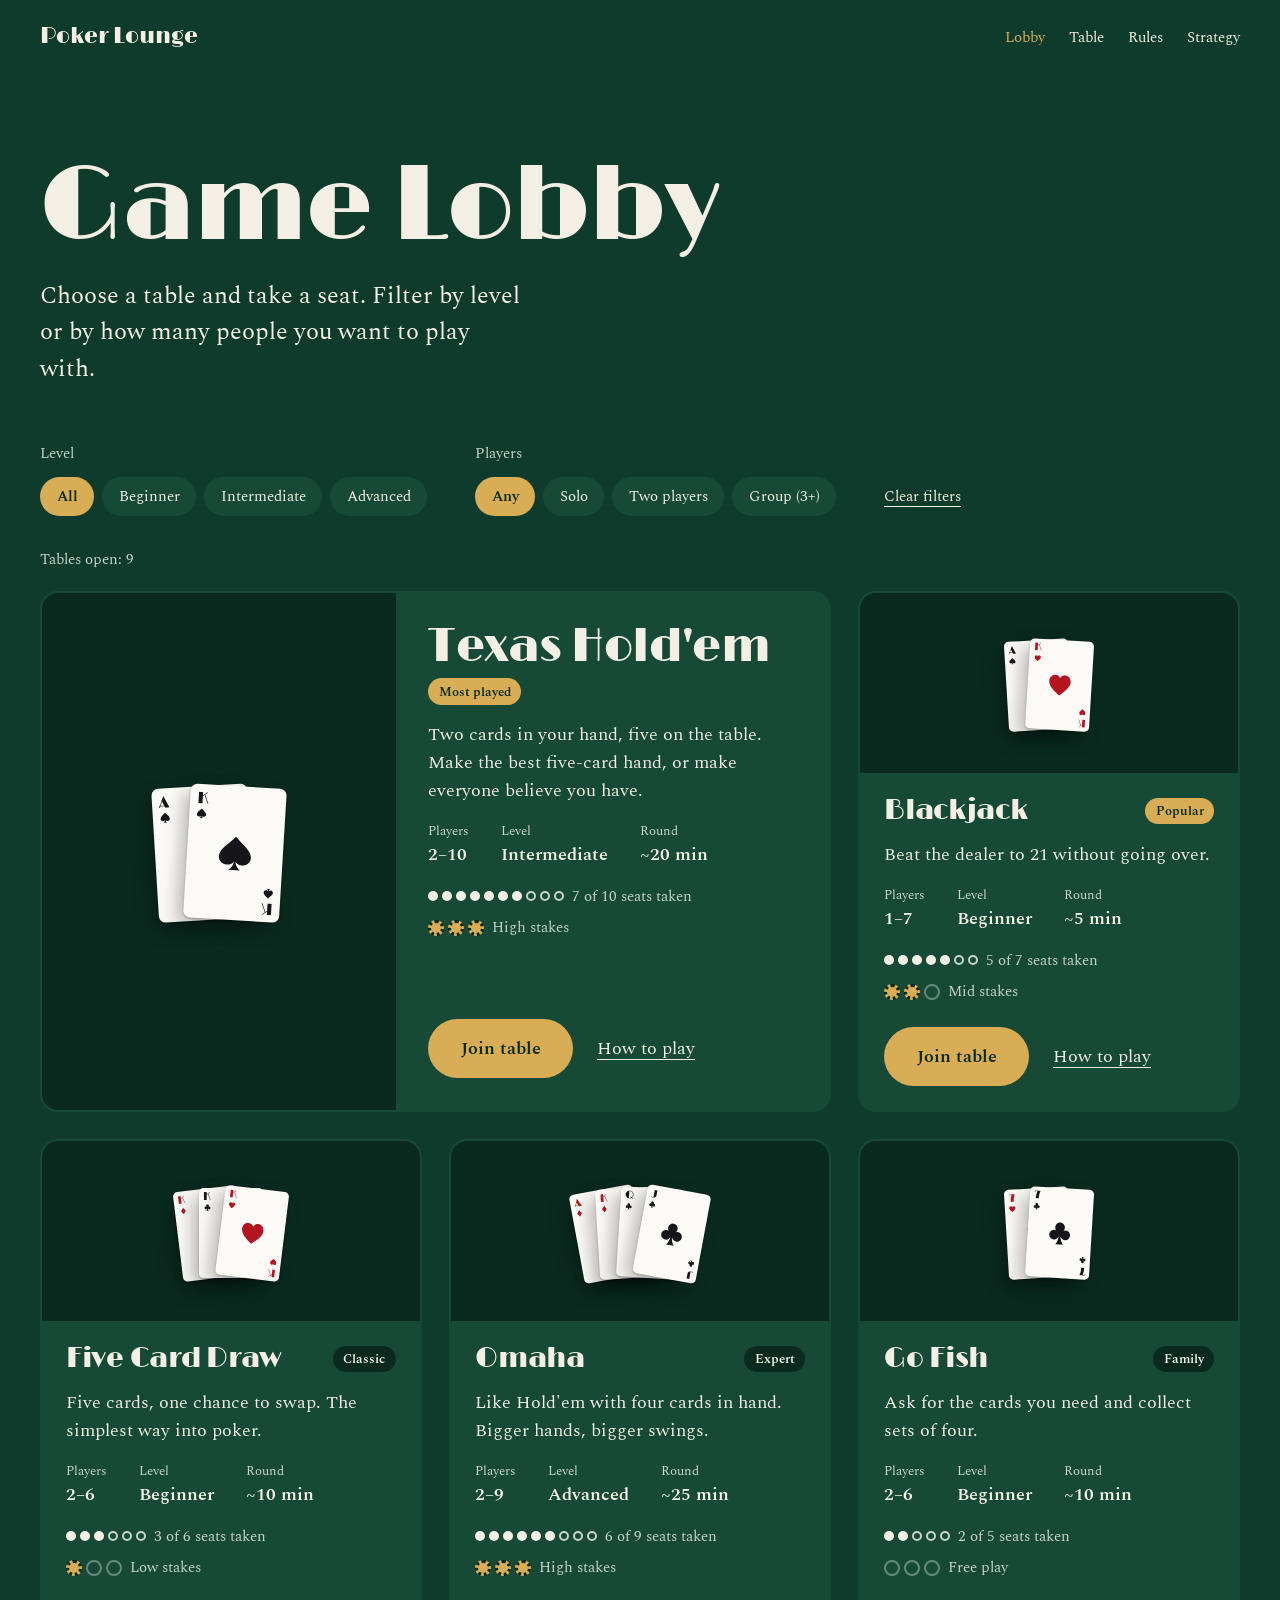
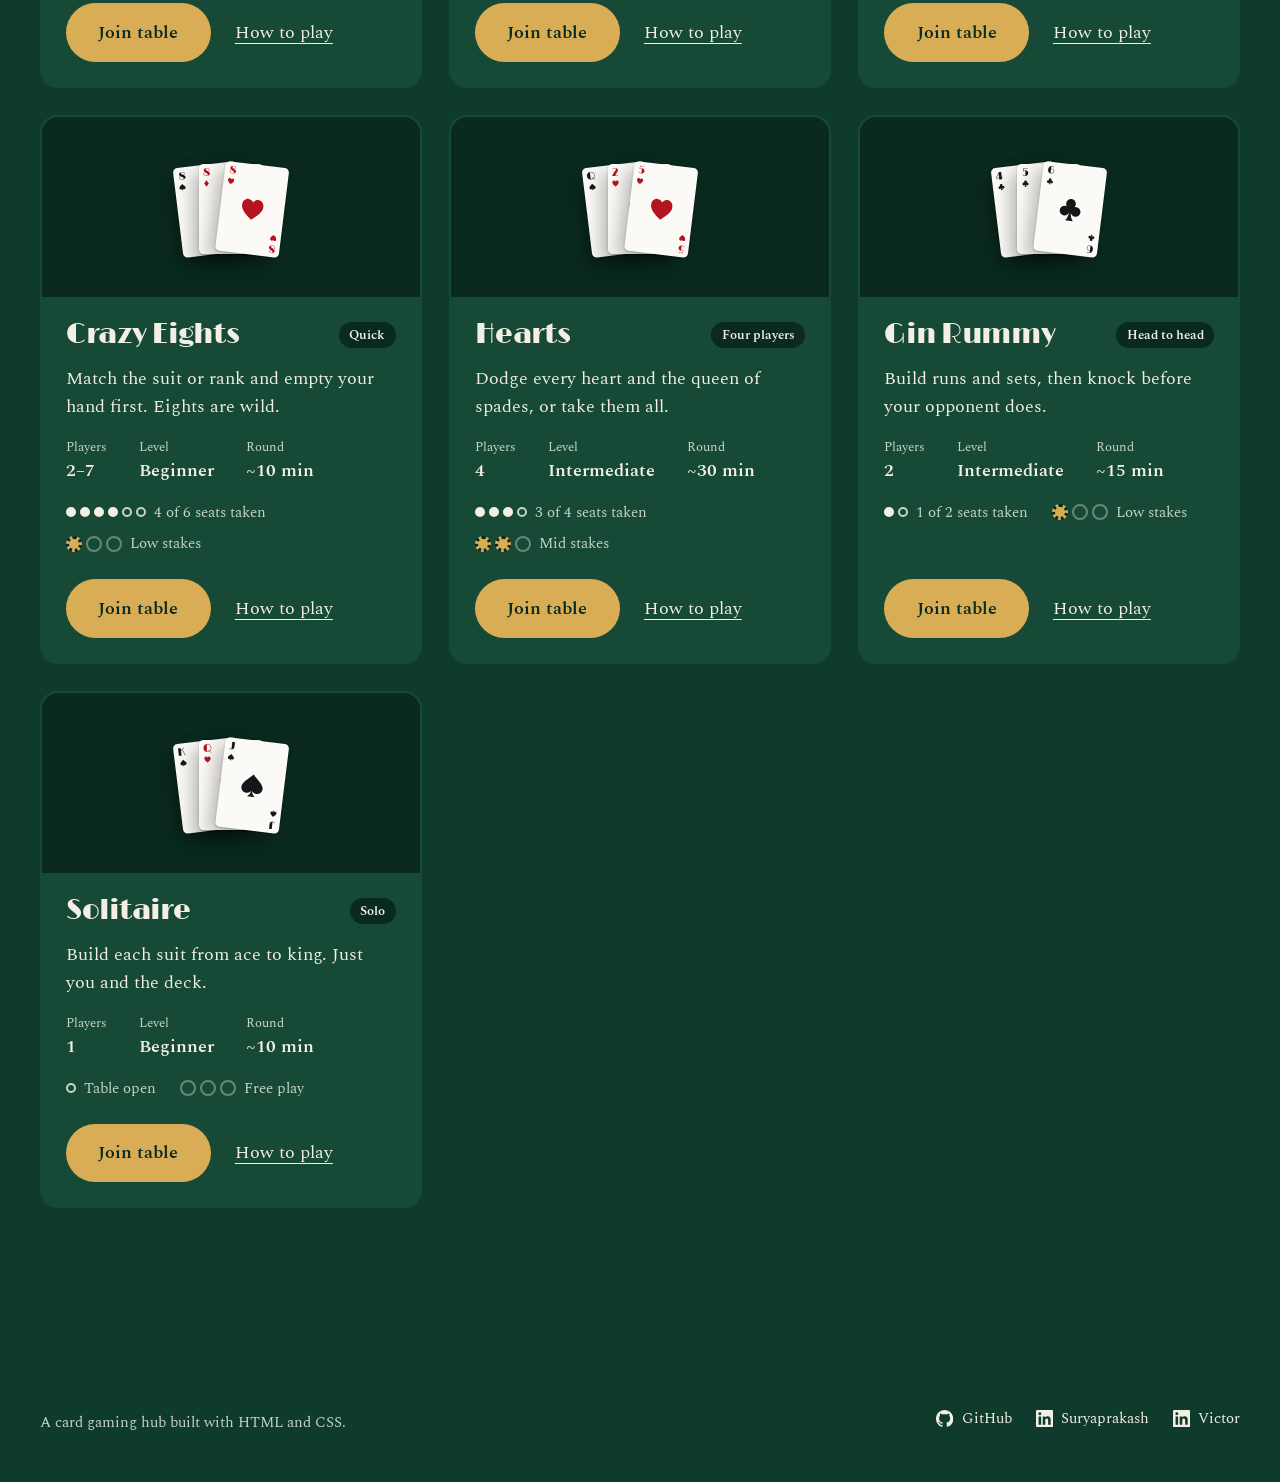
==== pages/lobby.html @ 86d575b8 "Add CSS-only level and player filters to the lobby" ====
<!DOCTYPE html>
<html lang="en">
<head>
  <meta charset="UTF-8">
  <meta name="viewport" content="width=device-width, initial-scale=1">
  <title>Game Lobby · Poker Lounge</title>
  <meta name="description" content="Browse every table in the Poker Lounge and filter by level or number of players.">
  <link rel="preconnect" href="https://fonts.googleapis.com">
  <link rel="preconnect" href="https://fonts.gstatic.com" crossorigin>
  <link href="https://fonts.googleapis.com/css2?family=Limelight&family=Spectral:wght@400;600&display=swap" rel="stylesheet">
  <link rel="stylesheet" href="../css/styles.css">
</head>
<body>
  <!-- Suit shapes, drawn once and reused with <use> -->
  <svg class="sprite" aria-hidden="true" focusable="false">
    <symbol id="suit-spade" viewBox="0 0 100 100">
      <path d="M50 4C30 26 6 40 6 60c0 14 11 22 23 22 9 0 16-4 19-10-1 10-6 18-14 24h32c-8-6-13-14-14-24 3 6 10 10 19 10 12 0 23-8 23-22C94 40 70 26 50 4z"/>
    </symbol>
    <symbol id="suit-heart" viewBox="0 0 100 100">
      <path d="M50 92C22 70 6 54 6 34 6 19 17 8 30 8c9 0 16 5 20 13 4-8 11-13 20-13 13 0 24 11 24 26 0 20-16 36-44 58z"/>
    </symbol>
    <symbol id="suit-diamond" viewBox="0 0 100 100">
      <path d="M50 3Q68 30 84 50 68 70 50 97 32 70 16 50 32 30 50 3z"/>
    </symbol>
    <symbol id="suit-club" viewBox="0 0 100 100">
      <path d="M30 26a20 20 0 1 0 40 0a20 20 0 1 0-40 0zM7 57a20 20 0 1 0 40 0a20 20 0 1 0-40 0zM53 57a20 20 0 1 0 40 0a20 20 0 1 0-40 0zM36 50a14 14 0 1 0 28 0a14 14 0 1 0-28 0zM47 58c-1 16-5 29-13 38h32c-8-9-12-22-13-38z"/>
    </symbol>
    <symbol id="icon-github" viewBox="0 0 16 16">
      <path d="M8 0C3.58 0 0 3.58 0 8c0 3.54 2.29 6.53 5.47 7.59.4.07.55-.17.55-.38 0-.19-.01-.82-.01-1.49-2.01.37-2.53-.49-2.69-.94-.09-.23-.48-.94-.82-1.13-.28-.15-.68-.52-.01-.53.63-.01 1.08.58 1.23.82.72 1.21 1.87.87 2.33.66.07-.52.28-.87.51-1.07-1.78-.2-3.64-.89-3.64-3.95 0-.87.31-1.59.82-2.15-.08-.2-.36-1.02.08-2.12 0 0 .67-.21 2.2.82.64-.18 1.32-.27 2-.27.68 0 1.36.09 2 .27 1.53-1.04 2.2-.82 2.2-.82.44 1.1.16 1.92.08 2.12.51.56.82 1.27.82 2.15 0 3.07-1.87 3.75-3.65 3.95.29.25.54.73.54 1.48 0 1.07-.01 1.93-.01 2.2 0 .21.15.46.55.38A8.01 8.01 0 0 0 16 8c0-4.42-3.58-8-8-8z"/>
    </symbol>
    <symbol id="icon-linkedin" viewBox="0 0 24 24">
      <path d="M20.45 20.45h-3.56v-5.57c0-1.33-.02-3.04-1.85-3.04-1.85 0-2.14 1.45-2.14 2.94v5.67H9.35V9h3.41v1.56h.05c.48-.9 1.64-1.85 3.37-1.85 3.6 0 4.27 2.37 4.27 5.46v6.28zM5.34 7.43a2.06 2.06 0 1 1 0-4.13 2.06 2.06 0 0 1 0 4.13zm1.78 13.02H3.56V9h3.56v11.45zM22.22 0H1.77C.79 0 0 .77 0 1.73v20.54C0 23.23.79 24 1.77 24h20.45c.98 0 1.78-.77 1.78-1.73V1.73C24 .77 23.2 0 22.22 0z"/>
    </symbol>
  </svg>

  <header class="site-header">
    <a class="wordmark" href="../index.html">Poker Lounge</a>
    <nav aria-label="Main">
      <ul class="nav-links">
        <li><a href="lobby.html" aria-current="page">Lobby</a></li>
        <li><a href="table.html">Table</a></li>
        <li><a href="rules.html">Rules</a></li>
        <li><a href="strategy.html">Strategy</a></li>
      </ul>
    </nav>
  </header>

  <main class="lobby">
    <section class="page-intro" aria-labelledby="page-title">
      <h1 id="page-title" class="page-title">Game Lobby</h1>
      <p class="page-lead">Choose a table and take a seat. Filter by level or by how many people you want to play with.</p>
    </section>

    <section class="lobby-board" aria-label="Tables">
      <form class="filters" aria-label="Filter tables">
        <fieldset class="filter-group">
          <legend>Level</legend>
          <input class="filter-input sr-only" type="radio" name="level" id="level-all" value="all" checked>
          <label class="filter-option" for="level-all">All</label>
          <input class="filter-input sr-only" type="radio" name="level" id="level-beginner" value="beginner">
          <label class="filter-option" for="level-beginner">Beginner</label>
          <input class="filter-input sr-only" type="radio" name="level" id="level-intermediate" value="intermediate">
          <label class="filter-option" for="level-intermediate">Intermediate</label>
          <input class="filter-input sr-only" type="radio" name="level" id="level-advanced" value="advanced">
          <label class="filter-option" for="level-advanced">Advanced</label>
        </fieldset>
        <fieldset class="filter-group">
          <legend>Players</legend>
          <input class="filter-input sr-only" type="radio" name="players" id="players-any" value="any" checked>
          <label class="filter-option" for="players-any">Any</label>
          <input class="filter-input sr-only" type="radio" name="players" id="players-solo" value="solo">
          <label class="filter-option" for="players-solo">Solo</label>
          <input class="filter-input sr-only" type="radio" name="players" id="players-two" value="two">
          <label class="filter-option" for="players-two">Two players</label>
          <input class="filter-input sr-only" type="radio" name="players" id="players-group" value="group">
          <label class="filter-option" for="players-group">Group (3+)</label>
        </fieldset>
        <button class="filter-reset" type="reset">Clear filters</button>
      </form>

      <div class="board">
        <div class="tile-grid">
        <article class="tile tile--featured" data-level="intermediate" data-players="two group" aria-labelledby="game-holdem">
          <div class="tile-art" aria-hidden="true">
            <div class="mini-hand" style="--mid: 0.5">
              <span class="card" style="--i: 0">
                <span class="card-index">A<svg><use href="#suit-spade"/></svg></span>
                <svg class="card-pip"><use href="#suit-spade"/></svg>
                <span class="card-index card-index--flip">A<svg><use href="#suit-spade"/></svg></span>
              </span>
              <span class="card" style="--i: 1">
                <span class="card-index">K<svg><use href="#suit-spade"/></svg></span>
                <svg class="card-pip"><use href="#suit-spade"/></svg>
                <span class="card-index card-index--flip">K<svg><use href="#suit-spade"/></svg></span>
              </span>
            </div>
          </div>
          <div class="tile-body">
            <div class="tile-head">
              <h2 class="tile-title" id="game-holdem">Texas Hold'em</h2>
              <span class="badge badge--gold">Most played</span>
            </div>
            <p>Two cards in your hand, five on the table. Make the best five-card hand, or make everyone believe you have.</p>
            <dl class="tile-stats">
              <div><dt>Players</dt><dd>2–10</dd></div>
              <div><dt>Level</dt><dd>Intermediate</dd></div>
              <div><dt>Round</dt><dd>~20 min</dd></div>
            </dl>
            <div class="tile-status">
              <p class="seats"><span class="seat-dots" aria-hidden="true"><span class="seat seat--taken"></span><span class="seat seat--taken"></span><span class="seat seat--taken"></span><span class="seat seat--taken"></span><span class="seat seat--taken"></span><span class="seat seat--taken"></span><span class="seat seat--taken"></span><span class="seat"></span><span class="seat"></span><span class="seat"></span></span>7 of 10 seats taken</p>
              <p class="stakes stakes--high"><span class="chips" aria-hidden="true"><span class="chip"></span><span class="chip"></span><span class="chip"></span></span>High stakes</p>
            </div>
            <div class="tile-actions">
              <a class="btn" href="table.html">Join table</a>
              <a class="text-link" href="rules.html#holdem">How to play<span class="sr-only"> Texas Hold'em</span></a>
            </div>
          </div>
        </article>
        <article class="tile" data-level="beginner" data-players="solo two group" aria-labelledby="game-blackjack">
          <div class="tile-art" aria-hidden="true">
            <div class="mini-hand" style="--mid: 0.5">
              <span class="card" style="--i: 0">
                <span class="card-index">A<svg><use href="#suit-spade"/></svg></span>
                <svg class="card-pip"><use href="#suit-spade"/></svg>
                <span class="card-index card-index--flip">A<svg><use href="#suit-spade"/></svg></span>
              </span>
              <span class="card card--red" style="--i: 1">
                <span class="card-index">K<svg><use href="#suit-heart"/></svg></span>
                <svg class="card-pip"><use href="#suit-heart"/></svg>
                <span class="card-index card-index--flip">K<svg><use href="#suit-heart"/></svg></span>
              </span>
            </div>
          </div>
          <div class="tile-body">
            <div class="tile-head">
              <h2 class="tile-title" id="game-blackjack">Blackjack</h2>
              <span class="badge badge--gold">Popular</span>
            </div>
            <p>Beat the dealer to 21 without going over.</p>
            <dl class="tile-stats">
              <div><dt>Players</dt><dd>1–7</dd></div>
              <div><dt>Level</dt><dd>Beginner</dd></div>
              <div><dt>Round</dt><dd>~5 min</dd></div>
            </dl>
            <div class="tile-status">
              <p class="seats"><span class="seat-dots" aria-hidden="true"><span class="seat seat--taken"></span><span class="seat seat--taken"></span><span class="seat seat--taken"></span><span class="seat seat--taken"></span><span class="seat seat--taken"></span><span class="seat"></span><span class="seat"></span></span>5 of 7 seats taken</p>
              <p class="stakes stakes--mid"><span class="chips" aria-hidden="true"><span class="chip"></span><span class="chip"></span><span class="chip"></span></span>Mid stakes</p>
            </div>
            <div class="tile-actions">
              <a class="btn" href="table.html">Join table</a>
              <a class="text-link" href="rules.html#blackjack">How to play<span class="sr-only"> Blackjack</span></a>
            </div>
          </div>
        </article>
        <article class="tile" data-level="beginner" data-players="two group" aria-labelledby="game-five-card-draw">
          <div class="tile-art" aria-hidden="true">
            <div class="mini-hand" style="--mid: 1">
              <span class="card card--red" style="--i: 0">
                <span class="card-index">K<svg><use href="#suit-diamond"/></svg></span>
                <svg class="card-pip"><use href="#suit-diamond"/></svg>
                <span class="card-index card-index--flip">K<svg><use href="#suit-diamond"/></svg></span>
              </span>
              <span class="card" style="--i: 1">
                <span class="card-index">K<svg><use href="#suit-club"/></svg></span>
                <svg class="card-pip"><use href="#suit-club"/></svg>
                <span class="card-index card-index--flip">K<svg><use href="#suit-club"/></svg></span>
              </span>
              <span class="card card--red" style="--i: 2">
                <span class="card-index">K<svg><use href="#suit-heart"/></svg></span>
                <svg class="card-pip"><use href="#suit-heart"/></svg>
                <span class="card-index card-index--flip">K<svg><use href="#suit-heart"/></svg></span>
              </span>
            </div>
          </div>
          <div class="tile-body">
            <div class="tile-head">
              <h2 class="tile-title" id="game-five-card-draw">Five Card Draw</h2>
              <span class="badge">Classic</span>
            </div>
            <p>Five cards, one chance to swap. The simplest way into poker.</p>
            <dl class="tile-stats">
              <div><dt>Players</dt><dd>2–6</dd></div>
              <div><dt>Level</dt><dd>Beginner</dd></div>
              <div><dt>Round</dt><dd>~10 min</dd></div>
            </dl>
            <div class="tile-status">
              <p class="seats"><span class="seat-dots" aria-hidden="true"><span class="seat seat--taken"></span><span class="seat seat--taken"></span><span class="seat seat--taken"></span><span class="seat"></span><span class="seat"></span><span class="seat"></span></span>3 of 6 seats taken</p>
              <p class="stakes stakes--low"><span class="chips" aria-hidden="true"><span class="chip"></span><span class="chip"></span><span class="chip"></span></span>Low stakes</p>
            </div>
            <div class="tile-actions">
              <a class="btn" href="table.html">Join table</a>
              <a class="text-link" href="rules.html#five-card-draw">How to play<span class="sr-only"> Five Card Draw</span></a>
            </div>
          </div>
        </article>
        <article class="tile" data-level="advanced" data-players="two group" aria-labelledby="game-omaha">
          <div class="tile-art" aria-hidden="true">
            <div class="mini-hand" style="--mid: 1.5">
              <span class="card card--red" style="--i: 0">
                <span class="card-index">A<svg><use href="#suit-diamond"/></svg></span>
                <svg class="card-pip"><use href="#suit-diamond"/></svg>
                <span class="card-index card-index--flip">A<svg><use href="#suit-diamond"/></svg></span>
              </span>
              <span class="card card--red" style="--i: 1">
                <span class="card-index">K<svg><use href="#suit-diamond"/></svg></span>
                <svg class="card-pip"><use href="#suit-diamond"/></svg>
                <span class="card-index card-index--flip">K<svg><use href="#suit-diamond"/></svg></span>
              </span>
              <span class="card" style="--i: 2">
                <span class="card-index">Q<svg><use href="#suit-club"/></svg></span>
                <svg class="card-pip"><use href="#suit-club"/></svg>
                <span class="card-index card-index--flip">Q<svg><use href="#suit-club"/></svg></span>
              </span>
              <span class="card" style="--i: 3">
                <span class="card-index">J<svg><use href="#suit-club"/></svg></span>
                <svg class="card-pip"><use href="#suit-club"/></svg>
                <span class="card-index card-index--flip">J<svg><use href="#suit-club"/></svg></span>
              </span>
            </div>
          </div>
          <div class="tile-body">
            <div class="tile-head">
              <h2 class="tile-title" id="game-omaha">Omaha</h2>
              <span class="badge">Expert</span>
            </div>
            <p>Like Hold'em with four cards in hand. Bigger hands, bigger swings.</p>
            <dl class="tile-stats">
              <div><dt>Players</dt><dd>2–9</dd></div>
              <div><dt>Level</dt><dd>Advanced</dd></div>
              <div><dt>Round</dt><dd>~25 min</dd></div>
            </dl>
            <div class="tile-status">
              <p class="seats"><span class="seat-dots" aria-hidden="true"><span class="seat seat--taken"></span><span class="seat seat--taken"></span><span class="seat seat--taken"></span><span class="seat seat--taken"></span><span class="seat seat--taken"></span><span class="seat seat--taken"></span><span class="seat"></span><span class="seat"></span><span class="seat"></span></span>6 of 9 seats taken</p>
              <p class="stakes stakes--high"><span class="chips" aria-hidden="true"><span class="chip"></span><span class="chip"></span><span class="chip"></span></span>High stakes</p>
            </div>
            <div class="tile-actions">
              <a class="btn" href="table.html">Join table</a>
              <a class="text-link" href="rules.html#omaha">How to play<span class="sr-only"> Omaha</span></a>
            </div>
          </div>
        </article>
        <article class="tile" data-level="beginner" data-players="two group" aria-labelledby="game-go-fish">
          <div class="tile-art" aria-hidden="true">
            <div class="mini-hand" style="--mid: 0.5">
              <span class="card card--red" style="--i: 0">
                <span class="card-index">7<svg><use href="#suit-heart"/></svg></span>
                <svg class="card-pip"><use href="#suit-heart"/></svg>
                <span class="card-index card-index--flip">7<svg><use href="#suit-heart"/></svg></span>
              </span>
              <span class="card" style="--i: 1">
                <span class="card-index">7<svg><use href="#suit-club"/></svg></span>
                <svg class="card-pip"><use href="#suit-club"/></svg>
                <span class="card-index card-index--flip">7<svg><use href="#suit-club"/></svg></span>
              </span>
            </div>
          </div>
          <div class="tile-body">
            <div class="tile-head">
              <h2 class="tile-title" id="game-go-fish">Go Fish</h2>
              <span class="badge">Family</span>
            </div>
            <p>Ask for the cards you need and collect sets of four.</p>
            <dl class="tile-stats">
              <div><dt>Players</dt><dd>2–6</dd></div>
              <div><dt>Level</dt><dd>Beginner</dd></div>
              <div><dt>Round</dt><dd>~10 min</dd></div>
            </dl>
            <div class="tile-status">
              <p class="seats"><span class="seat-dots" aria-hidden="true"><span class="seat seat--taken"></span><span class="seat seat--taken"></span><span class="seat"></span><span class="seat"></span><span class="seat"></span></span>2 of 5 seats taken</p>
              <p class="stakes stakes--free"><span class="chips" aria-hidden="true"><span class="chip"></span><span class="chip"></span><span class="chip"></span></span>Free play</p>
            </div>
            <div class="tile-actions">
              <a class="btn" href="table.html">Join table</a>
              <a class="text-link" href="rules.html#go-fish">How to play<span class="sr-only"> Go Fish</span></a>
            </div>
          </div>
        </article>
        <article class="tile" data-level="beginner" data-players="two group" aria-labelledby="game-crazy-eights">
          <div class="tile-art" aria-hidden="true">
            <div class="mini-hand" style="--mid: 1">
              <span class="card" style="--i: 0">
                <span class="card-index">8<svg><use href="#suit-spade"/></svg></span>
                <svg class="card-pip"><use href="#suit-spade"/></svg>
                <span class="card-index card-index--flip">8<svg><use href="#suit-spade"/></svg></span>
              </span>
              <span class="card card--red" style="--i: 1">
                <span class="card-index">8<svg><use href="#suit-diamond"/></svg></span>
                <svg class="card-pip"><use href="#suit-diamond"/></svg>
                <span class="card-index card-index--flip">8<svg><use href="#suit-diamond"/></svg></span>
              </span>
              <span class="card card--red" style="--i: 2">
                <span class="card-index">8<svg><use href="#suit-heart"/></svg></span>
                <svg class="card-pip"><use href="#suit-heart"/></svg>
                <span class="card-index card-index--flip">8<svg><use href="#suit-heart"/></svg></span>
              </span>
            </div>
          </div>
          <div class="tile-body">
            <div class="tile-head">
              <h2 class="tile-title" id="game-crazy-eights">Crazy Eights</h2>
              <span class="badge">Quick</span>
            </div>
            <p>Match the suit or rank and empty your hand first. Eights are wild.</p>
            <dl class="tile-stats">
              <div><dt>Players</dt><dd>2–7</dd></div>
              <div><dt>Level</dt><dd>Beginner</dd></div>
              <div><dt>Round</dt><dd>~10 min</dd></div>
            </dl>
            <div class="tile-status">
              <p class="seats"><span class="seat-dots" aria-hidden="true"><span class="seat seat--taken"></span><span class="seat seat--taken"></span><span class="seat seat--taken"></span><span class="seat seat--taken"></span><span class="seat"></span><span class="seat"></span></span>4 of 6 seats taken</p>
              <p class="stakes stakes--low"><span class="chips" aria-hidden="true"><span class="chip"></span><span class="chip"></span><span class="chip"></span></span>Low stakes</p>
            </div>
            <div class="tile-actions">
              <a class="btn" href="table.html">Join table</a>
              <a class="text-link" href="rules.html#crazy-eights">How to play<span class="sr-only"> Crazy Eights</span></a>
            </div>
          </div>
        </article>
        <article class="tile" data-level="intermediate" data-players="group" aria-labelledby="game-hearts">
          <div class="tile-art" aria-hidden="true">
            <div class="mini-hand" style="--mid: 1">
              <span class="card" style="--i: 0">
                <span class="card-index">Q<svg><use href="#suit-spade"/></svg></span>
                <svg class="card-pip"><use href="#suit-spade"/></svg>
                <span class="card-index card-index--flip">Q<svg><use href="#suit-spade"/></svg></span>
              </span>
              <span class="card card--red" style="--i: 1">
                <span class="card-index">2<svg><use href="#suit-heart"/></svg></span>
                <svg class="card-pip"><use href="#suit-heart"/></svg>
                <span class="card-index card-index--flip">2<svg><use href="#suit-heart"/></svg></span>
              </span>
              <span class="card card--red" style="--i: 2">
                <span class="card-index">5<svg><use href="#suit-heart"/></svg></span>
                <svg class="card-pip"><use href="#suit-heart"/></svg>
                <span class="card-index card-index--flip">5<svg><use href="#suit-heart"/></svg></span>
              </span>
            </div>
          </div>
          <div class="tile-body">
            <div class="tile-head">
              <h2 class="tile-title" id="game-hearts">Hearts</h2>
              <span class="badge">Four players</span>
            </div>
            <p>Dodge every heart and the queen of spades, or take them all.</p>
            <dl class="tile-stats">
              <div><dt>Players</dt><dd>4</dd></div>
              <div><dt>Level</dt><dd>Intermediate</dd></div>
              <div><dt>Round</dt><dd>~30 min</dd></div>
            </dl>
            <div class="tile-status">
              <p class="seats"><span class="seat-dots" aria-hidden="true"><span class="seat seat--taken"></span><span class="seat seat--taken"></span><span class="seat seat--taken"></span><span class="seat"></span></span>3 of 4 seats taken</p>
              <p class="stakes stakes--mid"><span class="chips" aria-hidden="true"><span class="chip"></span><span class="chip"></span><span class="chip"></span></span>Mid stakes</p>
            </div>
            <div class="tile-actions">
              <a class="btn" href="table.html">Join table</a>
              <a class="text-link" href="rules.html#hearts">How to play<span class="sr-only"> Hearts</span></a>
            </div>
          </div>
        </article>
        <article class="tile" data-level="intermediate" data-players="two" aria-labelledby="game-gin-rummy">
          <div class="tile-art" aria-hidden="true">
            <div class="mini-hand" style="--mid: 1">
              <span class="card" style="--i: 0">
                <span class="card-index">4<svg><use href="#suit-club"/></svg></span>
                <svg class="card-pip"><use href="#suit-club"/></svg>
                <span class="card-index card-index--flip">4<svg><use href="#suit-club"/></svg></span>
              </span>
              <span class="card" style="--i: 1">
                <span class="card-index">5<svg><use href="#suit-club"/></svg></span>
                <svg class="card-pip"><use href="#suit-club"/></svg>
                <span class="card-index card-index--flip">5<svg><use href="#suit-club"/></svg></span>
              </span>
              <span class="card" style="--i: 2">
                <span class="card-index">6<svg><use href="#suit-club"/></svg></span>
                <svg class="card-pip"><use href="#suit-club"/></svg>
                <span class="card-index card-index--flip">6<svg><use href="#suit-club"/></svg></span>
              </span>
            </div>
          </div>
          <div class="tile-body">
            <div class="tile-head">
              <h2 class="tile-title" id="game-gin-rummy">Gin Rummy</h2>
              <span class="badge">Head to head</span>
            </div>
            <p>Build runs and sets, then knock before your opponent does.</p>
            <dl class="tile-stats">
              <div><dt>Players</dt><dd>2</dd></div>
              <div><dt>Level</dt><dd>Intermediate</dd></div>
              <div><dt>Round</dt><dd>~15 min</dd></div>
            </dl>
            <div class="tile-status">
              <p class="seats"><span class="seat-dots" aria-hidden="true"><span class="seat seat--taken"></span><span class="seat"></span></span>1 of 2 seats taken</p>
              <p class="stakes stakes--low"><span class="chips" aria-hidden="true"><span class="chip"></span><span class="chip"></span><span class="chip"></span></span>Low stakes</p>
            </div>
            <div class="tile-actions">
              <a class="btn" href="table.html">Join table</a>
              <a class="text-link" href="rules.html#gin-rummy">How to play<span class="sr-only"> Gin Rummy</span></a>
            </div>
          </div>
        </article>
        <article class="tile" data-level="beginner" data-players="solo" aria-labelledby="game-solitaire">
          <div class="tile-art" aria-hidden="true">
            <div class="mini-hand" style="--mid: 1">
              <span class="card" style="--i: 0">
                <span class="card-index">K<svg><use href="#suit-spade"/></svg></span>
                <svg class="card-pip"><use href="#suit-spade"/></svg>
                <span class="card-index card-index--flip">K<svg><use href="#suit-spade"/></svg></span>
              </span>
              <span class="card card--red" style="--i: 1">
                <span class="card-index">Q<svg><use href="#suit-heart"/></svg></span>
                <svg class="card-pip"><use href="#suit-heart"/></svg>
                <span class="card-index card-index--flip">Q<svg><use href="#suit-heart"/></svg></span>
              </span>
              <span class="card" style="--i: 2">
                <span class="card-index">J<svg><use href="#suit-spade"/></svg></span>
                <svg class="card-pip"><use href="#suit-spade"/></svg>
                <span class="card-index card-index--flip">J<svg><use href="#suit-spade"/></svg></span>
              </span>
            </div>
          </div>
          <div class="tile-body">
            <div class="tile-head">
              <h2 class="tile-title" id="game-solitaire">Solitaire</h2>
              <span class="badge">Solo</span>
            </div>
            <p>Build each suit from ace to king. Just you and the deck.</p>
            <dl class="tile-stats">
              <div><dt>Players</dt><dd>1</dd></div>
              <div><dt>Level</dt><dd>Beginner</dd></div>
              <div><dt>Round</dt><dd>~10 min</dd></div>
            </dl>
            <div class="tile-status">
              <p class="seats"><span class="seat-dots" aria-hidden="true"><span class="seat"></span></span>Table open</p>
              <p class="stakes stakes--free"><span class="chips" aria-hidden="true"><span class="chip"></span><span class="chip"></span><span class="chip"></span></span>Free play</p>
            </div>
            <div class="tile-actions">
              <a class="btn" href="table.html">Join table</a>
              <a class="text-link" href="rules.html#solitaire">How to play<span class="sr-only"> Solitaire</span></a>
            </div>
          </div>
        </article>
        </div>
        <p class="empty">No tables match those filters yet. Try a different level, or clear the filters.</p>
        <p class="results" aria-hidden="true"></p>
      </div>
    </section>
  </main>

  <footer class="site-footer">
    <p>A card gaming hub built with HTML and CSS.</p>
    <ul class="footer-links">
      <li>
        <a href="https://github.com/Rawrzilla-720s/Project_1" target="_blank" rel="noopener">
          <svg class="footer-icon" aria-hidden="true"><use href="#icon-github"/></svg>GitHub
        </a>
      </li>
      <li>
        <a href="https://www.linkedin.com/in/suryaprakash-m7" target="_blank" rel="noopener" aria-label="Suryaprakash on LinkedIn">
          <svg class="footer-icon" aria-hidden="true"><use href="#icon-linkedin"/></svg>Suryaprakash
        </a>
      </li>
      <li>
        <!-- TODO: add Victor's LinkedIn URL -->
        <a href="#" target="_blank" rel="noopener" aria-label="Victor on LinkedIn">
          <svg class="footer-icon" aria-hidden="true"><use href="#icon-linkedin"/></svg>Victor
        </a>
      </li>
    </ul>
  </footer>
</body>
</html>
---- css/styles.css ----
/* ==========================================================
   Poker Lounge: shared styles
   1. Design tokens
   2. Base
   3. Utilities and shared components
   4. Header and footer
   5. Home: hero
   6. Home: card fan
   7. Inner pages: intro, badges, status
   8. Game lobby
   9. Motion
   ========================================================== */

/* ---------- 1. Design tokens ---------- */
:root {
  /* Colour */
  --felt: #0f3b2c;
  --felt-deep: #0a2a1f;
  --felt-raised: #164a37;
  --felt-hover: #1d5a44;
  --ivory: #f4efe4;
  --ivory-soft: #c9d3c8;
  --gold: #d9ad55;
  --card-face: #fbfaf6;
  --suit-black: #16161a;
  --suit-red: #b3141f;

  /* Type */
  --font-display: "Limelight", "Didot", "Bodoni MT", serif;
  --font-body: "Spectral", Georgia, serif;
  --text-base: 1.125rem;
  --text-small: 0.9375rem;
  --text-lead: clamp(1.125rem, 1rem + 0.6vw, 1.5rem);
  --text-heading: clamp(2.25rem, 1.5rem + 3vw, 4rem);
  --text-hero: clamp(3.5rem, 1rem + 11vw, 11.5rem);

  /* Space */
  --gutter: clamp(1rem, 0.5rem + 2.5vw, 2.5rem);
  --section-gap: clamp(5rem, 3rem + 8vw, 10rem);
  --radius-pill: 999px;

  /* Motion */
  --ease-out: cubic-bezier(0.2, 0.7, 0.2, 1);
  --speed: 0.35s;

  /* Cards */
  --card-w: clamp(118px, 19vw, 220px);
  --card-h: calc(var(--card-w) * 1.4);
}

/* ---------- 2. Base ---------- */
*,
*::before,
*::after {
  box-sizing: border-box;
}

html {
  scroll-behavior: smooth;
}

body {
  margin: 0;
  background: var(--felt);
  color: var(--ivory);
  font-family: var(--font-body);
  font-size: var(--text-base);
  line-height: 1.55;
  -webkit-font-smoothing: antialiased;
}

h1,
h2,
h3 {
  margin: 0;
  font-family: var(--font-display);
  font-weight: 400;
  line-height: 1;
  letter-spacing: -0.01em;
}

p {
  margin: 0;
}

a {
  color: inherit;
}

ul {
  margin: 0;
  padding: 0;
  list-style: none;
}

svg {
  fill: currentColor;
}

:focus-visible {
  outline: 3px solid var(--gold);
  outline-offset: 4px;
}

/* ---------- 3. Utilities and shared components ---------- */
.sprite {
  position: absolute;
  width: 0;
  height: 0;
  overflow: hidden;
}

.btn {
  display: inline-block;
  padding: 0.85em 1.8em;
  border-radius: var(--radius-pill);
  background: var(--gold);
  color: var(--felt-deep);
  font-family: var(--font-body);
  font-weight: 600;
  text-decoration: none;
  transition: translate var(--speed) var(--ease-out), background-color var(--speed);
}

.btn:hover {
  background: var(--ivory);
  translate: 0 -2px;
}

.btn:active {
  translate: 0 1px;
}

/* ---------- 4. Header and footer ---------- */
.site-header {
  display: flex;
  flex-wrap: wrap;
  align-items: center;
  justify-content: space-between;
  gap: 0.75rem 2rem;
  padding: 1.25rem var(--gutter);
}

.wordmark {
  font-family: var(--font-display);
  font-size: 1.375rem;
  text-decoration: none;
}

.nav-links {
  display: flex;
  flex-wrap: wrap;
  gap: 0.25rem 1.5rem;
}

.nav-links a {
  font-size: var(--text-small);
  text-decoration: none;
  text-underline-offset: 0.3em;
}

.nav-links a:hover {
  color: var(--gold);
  text-decoration: underline;
}

.site-footer {
  display: flex;
  flex-wrap: wrap;
  align-items: baseline;
  justify-content: space-between;
  gap: 1rem;
  padding: 3rem var(--gutter);
  background: var(--felt);
  color: var(--ivory-soft);
  font-size: var(--text-small);
}

.footer-links {
  display: flex;
  flex-wrap: wrap;
  gap: 0.5rem 1.5rem;
}

.footer-links a {
  display: inline-flex;
  align-items: center;
  gap: 0.5rem;
  color: var(--ivory);
  text-decoration: none;
  text-underline-offset: 0.3em;
  transition: color var(--speed);
}

.footer-links a:hover {
  color: var(--gold);
  text-decoration: underline;
}

.footer-icon {
  width: 1.15em;
  height: 1.15em;
  flex-shrink: 0;
}

/* ---------- 5. Home: hero ---------- */
.hero {
  display: flex;
  flex-direction: column;
  justify-content: center;
  align-items: flex-start;
  gap: 2rem;
  min-height: calc(100svh - 5rem);
  padding: 2rem var(--gutter) 6rem;
}

.hero-title {
  font-size: var(--text-hero);
  line-height: 0.95;
  letter-spacing: -0.02em;
}

.hero-lead {
  max-width: 34ch;
  font-size: var(--text-lead);
}

/* ---------- 6. Home: card fan ---------- */
.deck {
  display: grid;
  justify-items: center;
  gap: clamp(3rem, 2rem + 4vw, 6rem);
  padding: var(--section-gap) var(--gutter);
  background: var(--felt-deep);
  overflow: hidden;
}

.deck-intro {
  display: grid;
  gap: 1rem;
  text-align: center;
}

.deck-intro h2 {
  font-size: var(--text-heading);
}

.deck-intro p {
  font-size: var(--text-lead);
  color: var(--ivory-soft);
}

.fan {
  --step: 0.58; /* how much of each card stays visible before the next one */
  --spread: calc(var(--card-w) * 0.2);
  display: flex;
  justify-content: center;
  padding-block: calc(var(--card-h) * 0.18) calc(var(--card-h) * 0.12);
}

.fan-slot {
  rotate: var(--rot);
  translate: 0 var(--drop);
  transform-origin: 50% 100%;
}

.fan-slot + .fan-slot {
  margin-left: calc(var(--card-w) * (var(--step) - 1));
}

/* Arc of the fan, matching a hand held loosely */
.fan-slot:nth-child(1) { --rot: -16deg; --drop: 9%;  --gather: calc(var(--card-w) * 0.87); }
.fan-slot:nth-child(2) { --rot: -5deg;  --drop: 0%;  --gather: calc(var(--card-w) * 0.29); }
.fan-slot:nth-child(3) { --rot: 6deg;   --drop: 2%;  --gather: calc(var(--card-w) * -0.29); }
.fan-slot:nth-child(4) { --rot: 17deg;  --drop: 10%; --gather: calc(var(--card-w) * -0.87); }

/* Card face */
.card {
  position: relative;
  display: grid;
  place-items: center;
  width: var(--card-w);
  height: var(--card-h);
  border-radius: calc(var(--card-w) * 0.07);
  background: var(--card-face);
  color: var(--suit-black);
  text-decoration: none;
  box-shadow: 0 1px 2px rgb(0 0 0 / 0.25), -6px 8px 18px rgb(0 0 0 / 0.28);
}

.card--red {
  color: var(--suit-red);
}

.card-index {
  position: absolute;
  top: calc(var(--card-w) * 0.06);
  left: calc(var(--card-w) * 0.07);
  display: grid;
  justify-items: center;
  font-family: var(--font-display);
  font-size: calc(var(--card-w) * 0.17);
  line-height: 1;
}

.card-index svg {
  width: calc(var(--card-w) * 0.11);
  height: calc(var(--card-w) * 0.11);
  margin-top: calc(var(--card-w) * 0.02);
}

.card-index--flip {
  top: auto;
  left: auto;
  bottom: calc(var(--card-w) * 0.06);
  right: calc(var(--card-w) * 0.07);
  rotate: 180deg;
}

.card-pip {
  width: calc(var(--card-w) * 0.38);
  height: calc(var(--card-w) * 0.38);
}

.card-pip--large {
  width: calc(var(--card-w) * 0.56);
  height: calc(var(--card-w) * 0.56);
}

/* Hover or focus: the chosen card rises and its neighbours slide away */
.fan .card {
  transition:
    translate var(--speed) var(--ease-out),
    box-shadow var(--speed) var(--ease-out);
}

.fan .card:hover,
.fan .card:focus-visible {
  translate: 0 -14%;
  box-shadow: 0 2px 4px rgb(0 0 0 / 0.25), -10px 24px 36px rgb(0 0 0 / 0.4);
}

.fan .card:focus-visible {
  outline-offset: 6px;
}

.fan-slot:has(.card:is(:hover, :focus-visible)) ~ .fan-slot .card {
  translate: var(--spread) 0;
}

.fan-slot:has(~ .fan-slot .card:is(:hover, :focus-visible)) .card {
  translate: calc(var(--spread) * -1) 0;
}

/* Labels under the fan, lit up to match the card in hand */
.legend {
  display: flex;
  flex-wrap: wrap;
  justify-content: center;
  gap: 0.75rem 2.25rem;
  color: var(--ivory-soft);
}

.legend-item {
  display: flex;
  align-items: center;
  gap: 0.5rem;
  transition: color var(--speed);
}

.legend-suit {
  width: 1.1em;
  height: 1.1em;
  color: var(--ivory);
}

.legend-suit--red {
  color: #e5525c;
}

.deck:has(.fan-slot:nth-child(1) .card:is(:hover, :focus-visible)) .legend-item:nth-child(1),
.deck:has(.fan-slot:nth-child(2) .card:is(:hover, :focus-visible)) .legend-item:nth-child(2),
.deck:has(.fan-slot:nth-child(3) .card:is(:hover, :focus-visible)) .legend-item:nth-child(3),
.deck:has(.fan-slot:nth-child(4) .card:is(:hover, :focus-visible)) .legend-item:nth-child(4) {
  color: var(--gold);
}

/* Phones: tighter overlap so the whole hand fits */
@media (max-width: 480px) {
  :root {
    --card-w: clamp(96px, 28vw, 118px);
  }

  .fan {
    --step: 0.52;
    --spread: calc(var(--card-w) * 0.12);
  }

  .legend {
    display: grid;
    grid-template-columns: repeat(2, auto);
    gap: 0.75rem 2rem;
  }
}

/* ---------- 7. Inner pages: intro, badges, status ---------- */
.sr-only {
  position: absolute;
  width: 1px;
  height: 1px;
  margin: -1px;
  padding: 0;
  overflow: hidden;
  clip: rect(0 0 0 0);
  white-space: nowrap;
  border: 0;
}

.nav-links a[aria-current="page"] {
  color: var(--gold);
}

.page-intro {
  display: grid;
  gap: 1.25rem;
  padding: clamp(3rem, 2rem + 4vw, 6rem) var(--gutter) clamp(2rem, 1rem + 3vw, 3.5rem);
}

.page-title {
  font-size: clamp(3rem, 1rem + 7vw, 7.5rem);
  line-height: 0.95;
  letter-spacing: -0.02em;
}

.page-lead {
  max-width: 40ch;
  font-size: var(--text-lead);
}

.badge {
  display: inline-block;
  padding: 0.25em 0.8em;
  border-radius: var(--radius-pill);
  background: var(--felt-deep);
  color: var(--ivory);
  font-size: 0.8125rem;
  font-weight: 600;
  white-space: nowrap;
}

.badge--gold {
  background: var(--gold);
  color: var(--felt-deep);
}

.text-link {
  color: var(--ivory);
  text-underline-offset: 0.3em;
  transition: color var(--speed);
}

.text-link:hover {
  color: var(--gold);
}

/* Seat status: one dot per seat, filled when taken */
.seats,
.stakes {
  display: flex;
  align-items: center;
  gap: 0.5rem;
}

.seat-dots,
.chips {
  display: flex;
  gap: 4px;
}

.seat {
  width: 10px;
  height: 10px;
  border-radius: 50%;
  border: 2px solid var(--ivory-soft);
}

.seat--taken {
  background: var(--ivory);
  border-color: var(--ivory);
}

/* Table stakes: three chips, lit for low, mid or high */
.chip {
  width: 16px;
  height: 16px;
  border-radius: 50%;
  background: var(--gold);
  border: 3px dotted var(--felt-deep);
}

.stakes--free .chip,
.stakes--low .chip:nth-child(n + 2),
.stakes--mid .chip:nth-child(3) {
  background: transparent;
  border: 2px solid rgb(201 211 200 / 0.45);
}

/* ---------- 8. Game lobby ---------- */
.lobby-board {
  display: grid;
  gap: 2rem;
  padding: 0 var(--gutter) var(--section-gap);
}

/* Filters: hidden radio buttons drive what the grid shows */
.filters {
  display: flex;
  flex-wrap: wrap;
  align-items: flex-end;
  gap: 1.5rem 3rem;
}

.filter-group {
  display: flex;
  flex-wrap: wrap;
  gap: 0.5rem;
  margin: 0;
  padding: 0;
  border: 0;
}

.filter-group legend {
  margin-bottom: 0.75rem;
  padding: 0;
  color: var(--ivory-soft);
  font-size: var(--text-small);
}

.filter-option {
  padding: 0.5em 1.1em;
  border-radius: var(--radius-pill);
  background: var(--felt-raised);
  font-size: var(--text-small);
  cursor: pointer;
  transition: background-color var(--speed), color var(--speed);
}

.filter-option:hover {
  background: var(--felt-hover);
}

.filter-input:checked + .filter-option {
  background: var(--gold);
  color: var(--felt-deep);
  font-weight: 600;
}

.filter-input:focus-visible + .filter-option {
  outline: 3px solid var(--gold);
  outline-offset: 3px;
}

.filter-reset {
  padding: 0.5em 0;
  border: 0;
  background: none;
  color: var(--ivory);
  font: inherit;
  font-size: var(--text-small);
  text-decoration: underline;
  text-underline-offset: 0.3em;
  cursor: pointer;
}

.filter-reset:hover {
  color: var(--gold);
}

.lobby:has(#level-beginner:checked) .tile:not([data-level="beginner"]),
.lobby:has(#level-intermediate:checked) .tile:not([data-level="intermediate"]),
.lobby:has(#level-advanced:checked) .tile:not([data-level="advanced"]),
.lobby:has(#players-solo:checked) .tile:not([data-players~="solo"]),
.lobby:has(#players-two:checked) .tile:not([data-players~="two"]),
.lobby:has(#players-group:checked) .tile:not([data-players~="group"]) {
  display: none;
}

/* The count is written after the grid so the counter has seen every visible tile,
   then moved above it visually */
.board {
  display: flex;
  flex-direction: column;
  gap: 1.25rem;
}

.results {
  order: -1;
  color: var(--ivory-soft);
  font-size: var(--text-small);
}

.results::before {
  content: "Tables open: " counter(tables);
}

.empty {
  display: none;
  padding: 2rem 0;
  font-size: var(--text-lead);
}

/* No solo games above beginner level */
.lobby:has(#players-solo:checked):has(#level-intermediate:checked, #level-advanced:checked) .empty {
  display: block;
}

/* Grid of game tiles */
.tile-grid {
  counter-reset: tables;
  display: grid;
  grid-template-columns: 1fr;
  gap: clamp(1rem, 0.5rem + 1.5vw, 1.75rem);
}

.tile {
  counter-increment: tables;
  display: flex;
  flex-direction: column;
  border: 2px solid transparent;
  border-radius: 18px;
  background: var(--felt-raised);
  overflow: hidden;
  transition:
    translate var(--speed) var(--ease-out),
    border-color var(--speed),
    box-shadow var(--speed) var(--ease-out);
}

.tile:is(:hover, :focus-within) {
  translate: 0 -6px;
  border-color: var(--gold);
  box-shadow: 0 18px 40px rgb(0 0 0 / 0.35);
}

.tile-art {
  display: grid;
  place-items: center;
  min-height: 180px;
  padding: 1.75rem 1rem 1.5rem;
  background: var(--felt-deep);
}

.tile-body {
  display: flex;
  flex: 1;
  flex-direction: column;
  gap: 1rem;
  padding: 1.5rem;
}

.tile-head {
  display: flex;
  flex-wrap: wrap;
  align-items: center;
  justify-content: space-between;
  gap: 0.5rem 0.75rem;
}

.tile-title {
  font-size: 1.75rem;
}

.tile-stats {
  display: grid;
  grid-template-columns: repeat(3, auto);
  justify-content: start;
  gap: 0.15rem 2rem;
  margin: 0;
}

.tile-stats dt {
  color: var(--ivory-soft);
  font-size: 0.8125rem;
}

.tile-stats dd {
  margin: 0;
  font-weight: 600;
}

.tile-status {
  display: flex;
  flex-wrap: wrap;
  gap: 0.5rem 1.5rem;
  color: var(--ivory-soft);
  font-size: var(--text-small);
}

.tile-actions {
  display: flex;
  flex-wrap: wrap;
  align-items: center;
  gap: 0.75rem 1.5rem;
  margin-top: auto;
  padding-top: 0.5rem;
}

/* Mini hand of cards on each tile; fans wider when the tile is picked up */
.mini-hand {
  --card-w: 64px;
  --card-h: calc(var(--card-w) * 1.4);
  --angle: 7deg;
  --offset: calc(var(--card-w) * 0.22);
  position: relative;
  width: var(--card-w);
  height: var(--card-h);
}

.mini-hand .card {
  position: absolute;
  inset: 0;
  rotate: calc((var(--i) - var(--mid)) * var(--angle));
  translate: calc((var(--i) - var(--mid)) * var(--offset)) 0;
  transform-origin: 50% 115%;
  transition:
    rotate var(--speed) var(--ease-out),
    translate var(--speed) var(--ease-out);
}

.tile:is(:hover, :focus-within) .mini-hand {
  --angle: 13deg;
  --offset: calc(var(--card-w) * 0.36);
}

@media (min-width: 640px) {
  .tile-grid {
    grid-template-columns: repeat(2, 1fr);
  }

  .tile--featured {
    grid-column: span 2;
    flex-direction: row;
  }

  .tile--featured .tile-art {
    flex: 1 1 45%;
  }

  .tile--featured .tile-body {
    flex: 1 1 55%;
    justify-content: center;
    padding: 2rem;
  }

  .tile--featured .tile-title {
    font-size: clamp(2rem, 1.25rem + 2vw, 3rem);
  }

  .tile--featured .mini-hand {
    --card-w: 96px;
  }
}

@media (min-width: 1024px) {
  .tile-grid {
    grid-template-columns: repeat(3, 1fr);
  }
}

/* ---------- 9. Motion ---------- */
@media (prefers-reduced-motion: no-preference) {
  .hero-title,
  .hero-lead,
  .hero .btn,
  .page-title,
  .page-lead {
    animation: rise 0.9s var(--ease-out) backwards;
  }

  .hero-lead,
  .page-lead {
    animation-delay: 0.12s;
  }

  .hero .btn {
    animation-delay: 0.24s;
  }

  /* The hand is dealt out from a single stack as it scrolls into view */
  @supports (animation-timeline: view()) {
    .fan-slot {
      animation: deal linear both;
      animation-timeline: view();
      animation-range: entry 0% cover 45%;
    }
  }

  /* Tiles settle in on load and again whenever a filter brings them back */
  .tile {
    animation: rise 0.5s var(--ease-out) backwards;
  }

  .tile:nth-child(2) { animation-delay: 0.05s; }
  .tile:nth-child(3) { animation-delay: 0.1s; }
  .tile:nth-child(4) { animation-delay: 0.15s; }
  .tile:nth-child(5) { animation-delay: 0.2s; }
  .tile:nth-child(6) { animation-delay: 0.25s; }
  .tile:nth-child(7) { animation-delay: 0.3s; }
  .tile:nth-child(8) { animation-delay: 0.35s; }
  .tile:nth-child(9) { animation-delay: 0.4s; }
}

@media (prefers-reduced-motion: reduce) {
  html {
    scroll-behavior: auto;
  }

  .fan .card,
  .mini-hand .card,
  .tile,
  .btn,
  .legend-item {
    transition: none;
  }
}

@keyframes rise {
  from {
    opacity: 0;
    translate: 0 24px;
  }
}

@keyframes deal {
  from {
    rotate: 0deg;
    translate: var(--gather) 12%;
  }
}
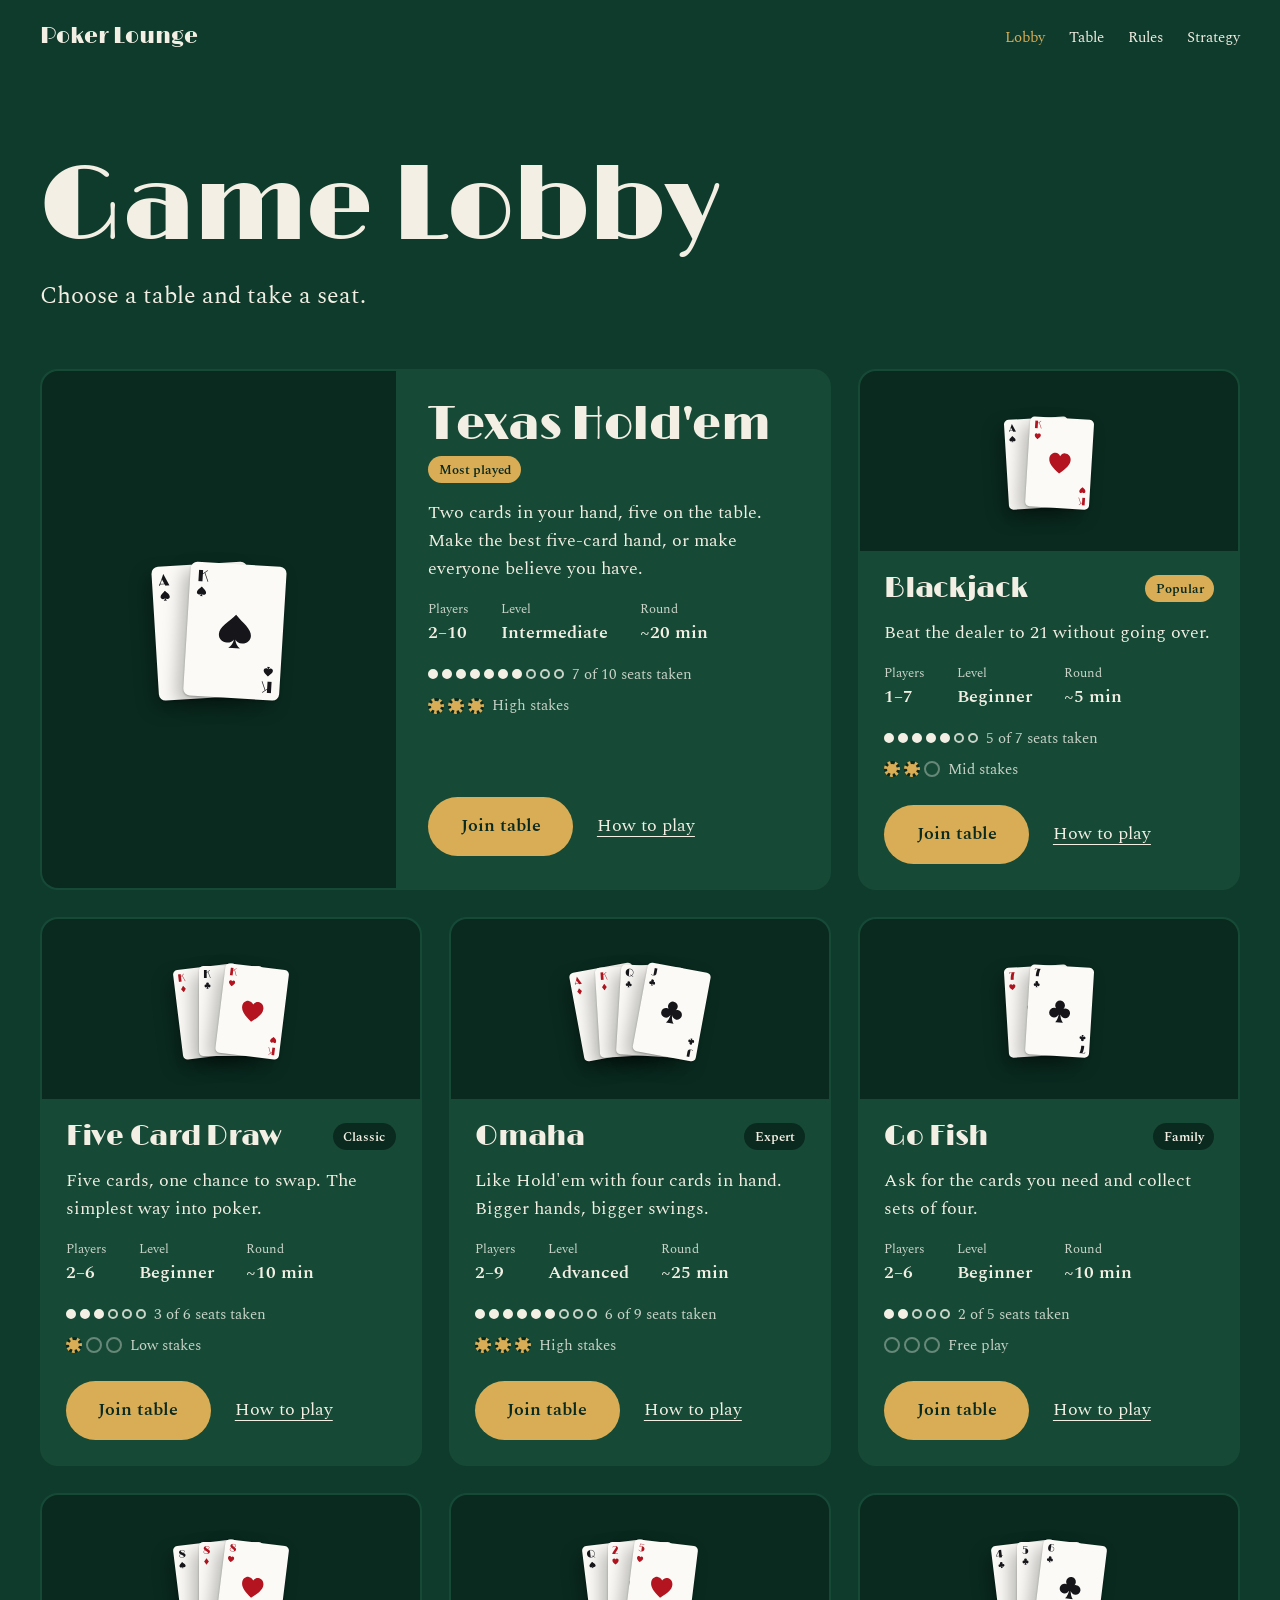
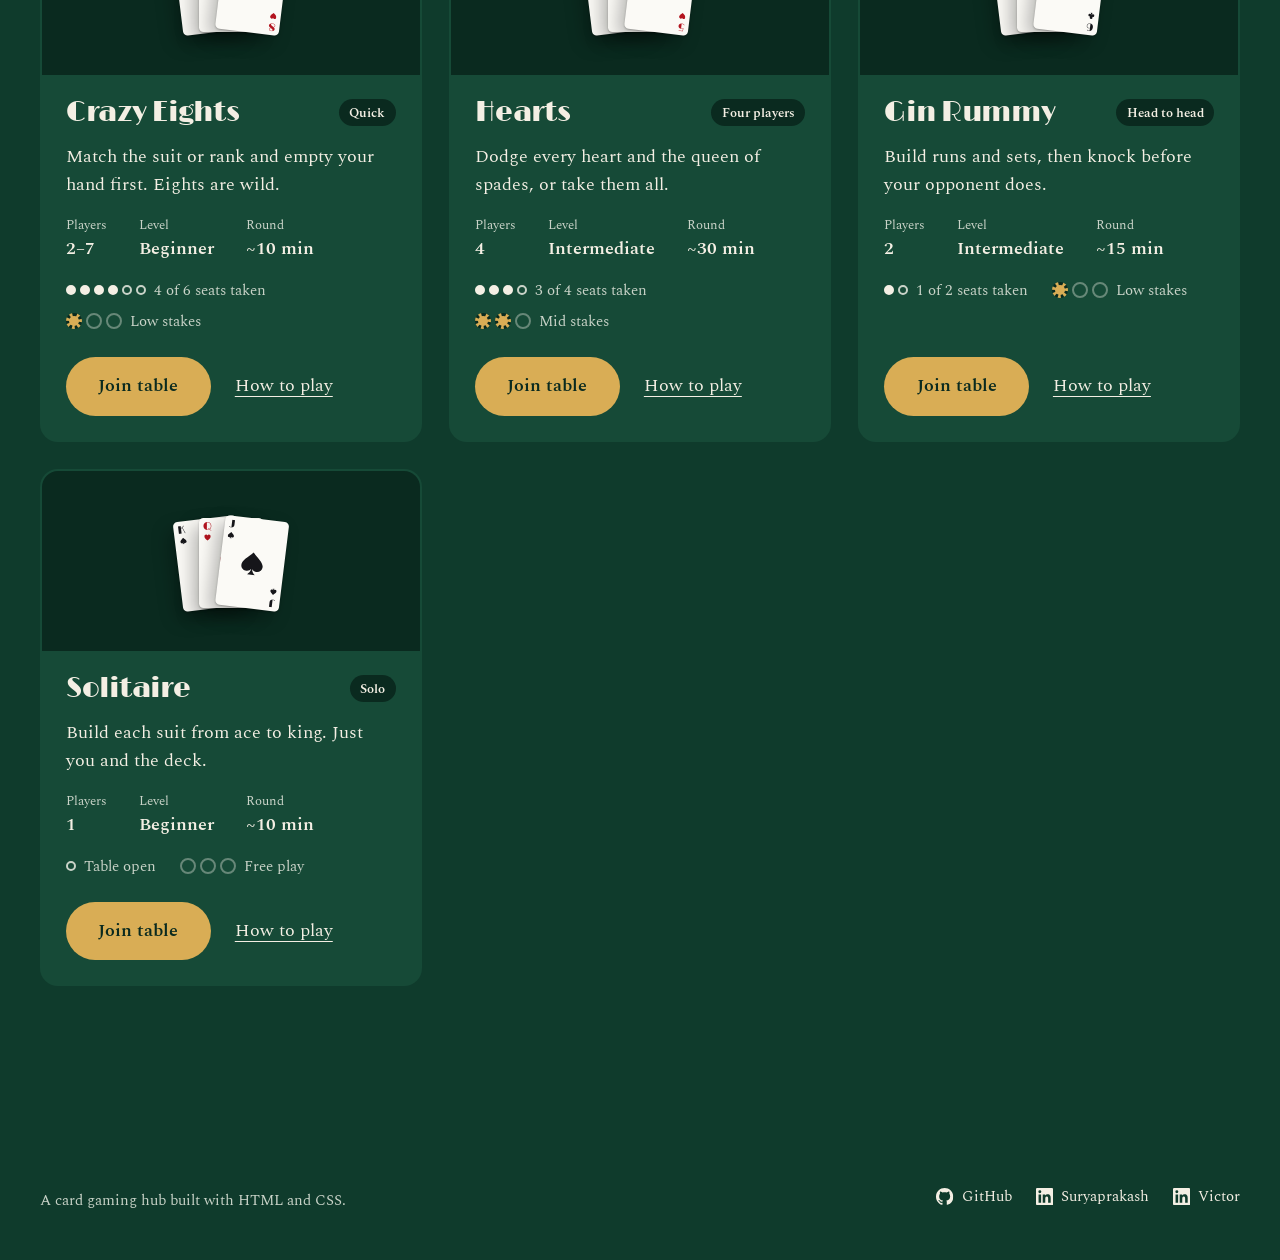
==== commit 3a83df50: "Show seat status and table stakes on lobby tiles" ====
--- a/pages/lobby.html
+++ b/pages/lobby.html
@@ -4,7 +4,7 @@
   <meta charset="UTF-8">
   <meta name="viewport" content="width=device-width, initial-scale=1">
   <title>Game Lobby · Poker Lounge</title>
-  <meta name="description" content="Browse every table in the Poker Lounge and filter by level or number of players.">
+  <meta name="description" content="Browse every table in the Poker Lounge.">
   <link rel="preconnect" href="https://fonts.googleapis.com">
   <link rel="preconnect" href="https://fonts.gstatic.com" crossorigin>
   <link href="https://fonts.googleapis.com/css2?family=Limelight&family=Spectral:wght@400;600&display=swap" rel="stylesheet">
@@ -48,36 +48,10 @@
   <main class="lobby">
     <section class="page-intro" aria-labelledby="page-title">
       <h1 id="page-title" class="page-title">Game Lobby</h1>
-      <p class="page-lead">Choose a table and take a seat. Filter by level or by how many people you want to play with.</p>
+      <p class="page-lead">Choose a table and take a seat.</p>
     </section>
 
     <section class="lobby-board" aria-label="Tables">
-      <form class="filters" aria-label="Filter tables">
-        <fieldset class="filter-group">
-          <legend>Level</legend>
-          <input class="filter-input sr-only" type="radio" name="level" id="level-all" value="all" checked>
-          <label class="filter-option" for="level-all">All</label>
-          <input class="filter-input sr-only" type="radio" name="level" id="level-beginner" value="beginner">
-          <label class="filter-option" for="level-beginner">Beginner</label>
-          <input class="filter-input sr-only" type="radio" name="level" id="level-intermediate" value="intermediate">
-          <label class="filter-option" for="level-intermediate">Intermediate</label>
-          <input class="filter-input sr-only" type="radio" name="level" id="level-advanced" value="advanced">
-          <label class="filter-option" for="level-advanced">Advanced</label>
-        </fieldset>
-        <fieldset class="filter-group">
-          <legend>Players</legend>
-          <input class="filter-input sr-only" type="radio" name="players" id="players-any" value="any" checked>
-          <label class="filter-option" for="players-any">Any</label>
-          <input class="filter-input sr-only" type="radio" name="players" id="players-solo" value="solo">
-          <label class="filter-option" for="players-solo">Solo</label>
-          <input class="filter-input sr-only" type="radio" name="players" id="players-two" value="two">
-          <label class="filter-option" for="players-two">Two players</label>
-          <input class="filter-input sr-only" type="radio" name="players" id="players-group" value="group">
-          <label class="filter-option" for="players-group">Group (3+)</label>
-        </fieldset>
-        <button class="filter-reset" type="reset">Clear filters</button>
-      </form>
-
       <div class="board">
         <div class="tile-grid">
         <article class="tile tile--featured" data-level="intermediate" data-players="two group" aria-labelledby="game-holdem">
@@ -440,8 +414,6 @@
           </div>
         </article>
         </div>
-        <p class="empty">No tables match those filters yet. Try a different level, or clear the filters.</p>
-        <p class="results" aria-hidden="true"></p>
       </div>
     </section>
   </main>
--- a/css/styles.css
+++ b/css/styles.css
@@ -512,118 +512,14 @@
   padding: 0 var(--gutter) var(--section-gap);
 }
 
-/* Filters: hidden radio buttons drive what the grid shows */
-.filters {
-  display: flex;
-  flex-wrap: wrap;
-  align-items: flex-end;
-  gap: 1.5rem 3rem;
-}
-
-.filter-group {
-  display: flex;
-  flex-wrap: wrap;
-  gap: 0.5rem;
-  margin: 0;
-  padding: 0;
-  border: 0;
-}
-
-.filter-group legend {
-  margin-bottom: 0.75rem;
-  padding: 0;
-  color: var(--ivory-soft);
-  font-size: var(--text-small);
-}
-
-.filter-option {
-  padding: 0.5em 1.1em;
-  border-radius: var(--radius-pill);
-  background: var(--felt-raised);
-  font-size: var(--text-small);
-  cursor: pointer;
-  transition: background-color var(--speed), color var(--speed);
-}
-
-.filter-option:hover {
-  background: var(--felt-hover);
-}
-
-.filter-input:checked + .filter-option {
-  background: var(--gold);
-  color: var(--felt-deep);
-  font-weight: 600;
-}
-
-.filter-input:focus-visible + .filter-option {
-  outline: 3px solid var(--gold);
-  outline-offset: 3px;
-}
-
-.filter-reset {
-  padding: 0.5em 0;
-  border: 0;
-  background: none;
-  color: var(--ivory);
-  font: inherit;
-  font-size: var(--text-small);
-  text-decoration: underline;
-  text-underline-offset: 0.3em;
-  cursor: pointer;
-}
-
-.filter-reset:hover {
-  color: var(--gold);
-}
-
-.lobby:has(#level-beginner:checked) .tile:not([data-level="beginner"]),
-.lobby:has(#level-intermediate:checked) .tile:not([data-level="intermediate"]),
-.lobby:has(#level-advanced:checked) .tile:not([data-level="advanced"]),
-.lobby:has(#players-solo:checked) .tile:not([data-players~="solo"]),
-.lobby:has(#players-two:checked) .tile:not([data-players~="two"]),
-.lobby:has(#players-group:checked) .tile:not([data-players~="group"]) {
-  display: none;
-}
-
-/* The count is written after the grid so the counter has seen every visible tile,
-   then moved above it visually */
-.board {
-  display: flex;
-  flex-direction: column;
-  gap: 1.25rem;
-}
-
-.results {
-  order: -1;
-  color: var(--ivory-soft);
-  font-size: var(--text-small);
-}
-
-.results::before {
-  content: "Tables open: " counter(tables);
-}
-
-.empty {
-  display: none;
-  padding: 2rem 0;
-  font-size: var(--text-lead);
-}
-
-/* No solo games above beginner level */
-.lobby:has(#players-solo:checked):has(#level-intermediate:checked, #level-advanced:checked) .empty {
-  display: block;
-}
-
 /* Grid of game tiles */
 .tile-grid {
-  counter-reset: tables;
   display: grid;
   grid-template-columns: 1fr;
   gap: clamp(1rem, 0.5rem + 1.5vw, 1.75rem);
 }
 
 .tile {
-  counter-increment: tables;
   display: flex;
   flex-direction: column;
   border: 2px solid transparent;
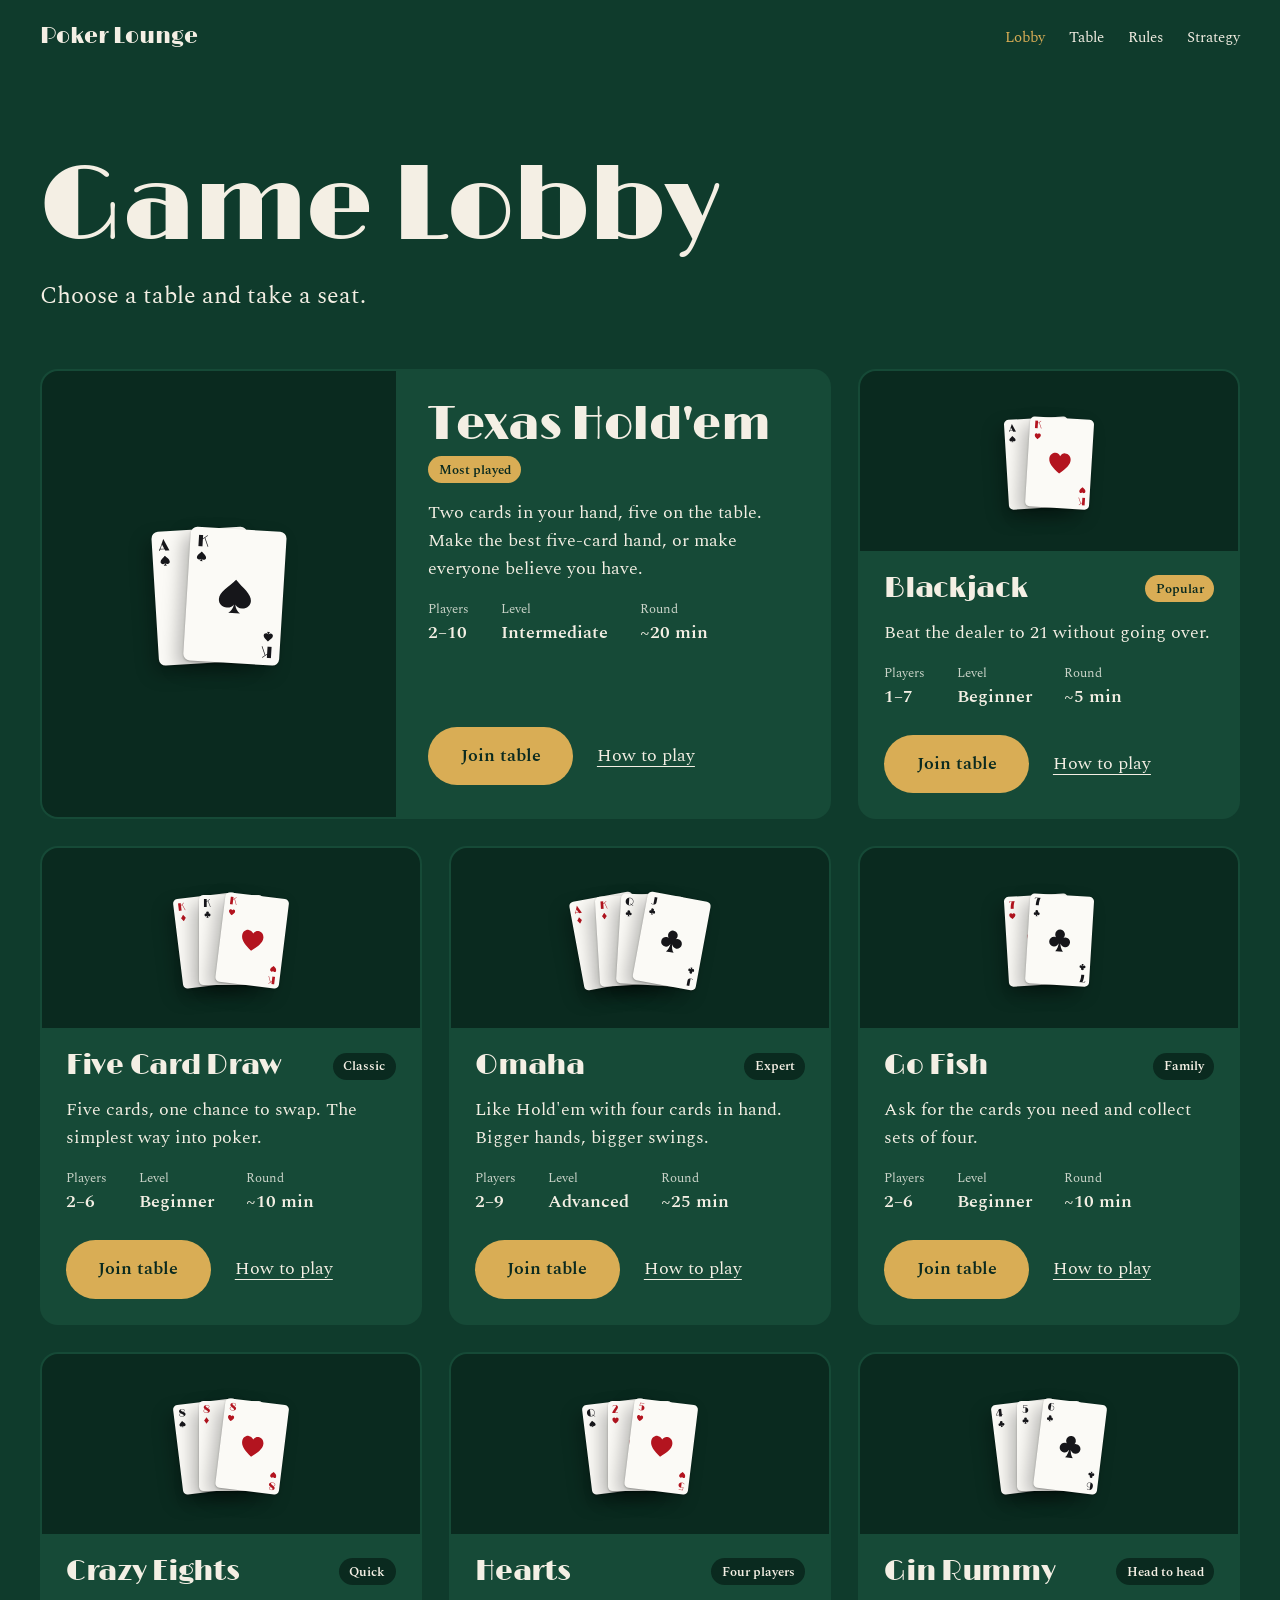
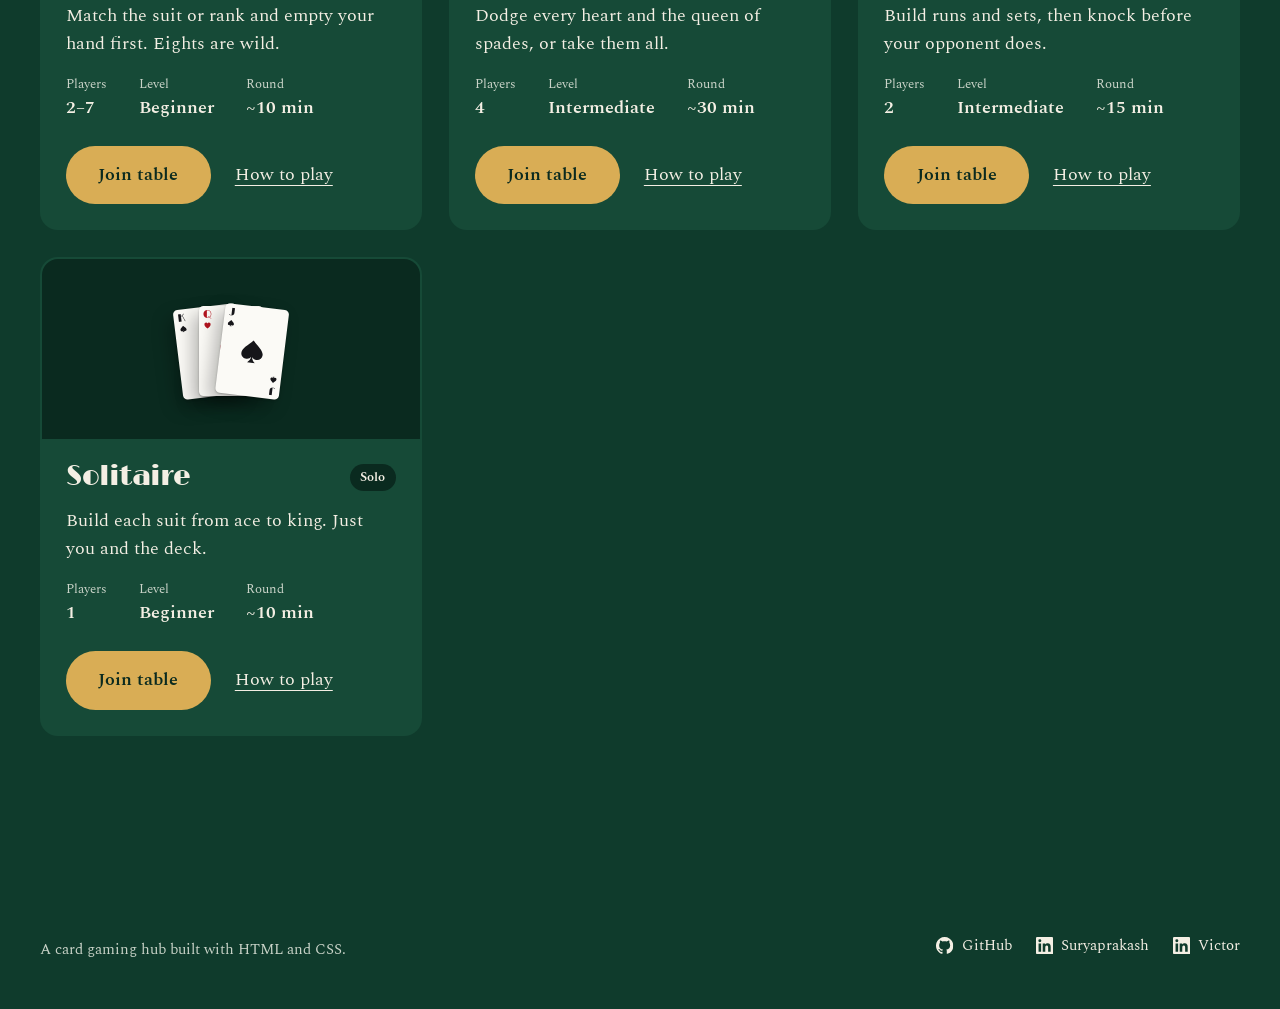
==== commit dec5ded0: "Add game lobby page with game tiles and mini card hands" ====
--- a/pages/lobby.html
+++ b/pages/lobby.html
@@ -80,10 +80,6 @@
               <div><dt>Level</dt><dd>Intermediate</dd></div>
               <div><dt>Round</dt><dd>~20 min</dd></div>
             </dl>
-            <div class="tile-status">
-              <p class="seats"><span class="seat-dots" aria-hidden="true"><span class="seat seat--taken"></span><span class="seat seat--taken"></span><span class="seat seat--taken"></span><span class="seat seat--taken"></span><span class="seat seat--taken"></span><span class="seat seat--taken"></span><span class="seat seat--taken"></span><span class="seat"></span><span class="seat"></span><span class="seat"></span></span>7 of 10 seats taken</p>
-              <p class="stakes stakes--high"><span class="chips" aria-hidden="true"><span class="chip"></span><span class="chip"></span><span class="chip"></span></span>High stakes</p>
-            </div>
             <div class="tile-actions">
               <a class="btn" href="table.html">Join table</a>
               <a class="text-link" href="rules.html#holdem">How to play<span class="sr-only"> Texas Hold'em</span></a>
@@ -116,10 +112,6 @@
               <div><dt>Level</dt><dd>Beginner</dd></div>
               <div><dt>Round</dt><dd>~5 min</dd></div>
             </dl>
-            <div class="tile-status">
-              <p class="seats"><span class="seat-dots" aria-hidden="true"><span class="seat seat--taken"></span><span class="seat seat--taken"></span><span class="seat seat--taken"></span><span class="seat seat--taken"></span><span class="seat seat--taken"></span><span class="seat"></span><span class="seat"></span></span>5 of 7 seats taken</p>
-              <p class="stakes stakes--mid"><span class="chips" aria-hidden="true"><span class="chip"></span><span class="chip"></span><span class="chip"></span></span>Mid stakes</p>
-            </div>
             <div class="tile-actions">
               <a class="btn" href="table.html">Join table</a>
               <a class="text-link" href="rules.html#blackjack">How to play<span class="sr-only"> Blackjack</span></a>
@@ -157,10 +149,6 @@
               <div><dt>Level</dt><dd>Beginner</dd></div>
               <div><dt>Round</dt><dd>~10 min</dd></div>
             </dl>
-            <div class="tile-status">
-              <p class="seats"><span class="seat-dots" aria-hidden="true"><span class="seat seat--taken"></span><span class="seat seat--taken"></span><span class="seat seat--taken"></span><span class="seat"></span><span class="seat"></span><span class="seat"></span></span>3 of 6 seats taken</p>
-              <p class="stakes stakes--low"><span class="chips" aria-hidden="true"><span class="chip"></span><span class="chip"></span><span class="chip"></span></span>Low stakes</p>
-            </div>
             <div class="tile-actions">
               <a class="btn" href="table.html">Join table</a>
               <a class="text-link" href="rules.html#five-card-draw">How to play<span class="sr-only"> Five Card Draw</span></a>
@@ -203,10 +191,6 @@
               <div><dt>Level</dt><dd>Advanced</dd></div>
               <div><dt>Round</dt><dd>~25 min</dd></div>
             </dl>
-            <div class="tile-status">
-              <p class="seats"><span class="seat-dots" aria-hidden="true"><span class="seat seat--taken"></span><span class="seat seat--taken"></span><span class="seat seat--taken"></span><span class="seat seat--taken"></span><span class="seat seat--taken"></span><span class="seat seat--taken"></span><span class="seat"></span><span class="seat"></span><span class="seat"></span></span>6 of 9 seats taken</p>
-              <p class="stakes stakes--high"><span class="chips" aria-hidden="true"><span class="chip"></span><span class="chip"></span><span class="chip"></span></span>High stakes</p>
-            </div>
             <div class="tile-actions">
               <a class="btn" href="table.html">Join table</a>
               <a class="text-link" href="rules.html#omaha">How to play<span class="sr-only"> Omaha</span></a>
@@ -239,10 +223,6 @@
               <div><dt>Level</dt><dd>Beginner</dd></div>
               <div><dt>Round</dt><dd>~10 min</dd></div>
             </dl>
-            <div class="tile-status">
-              <p class="seats"><span class="seat-dots" aria-hidden="true"><span class="seat seat--taken"></span><span class="seat seat--taken"></span><span class="seat"></span><span class="seat"></span><span class="seat"></span></span>2 of 5 seats taken</p>
-              <p class="stakes stakes--free"><span class="chips" aria-hidden="true"><span class="chip"></span><span class="chip"></span><span class="chip"></span></span>Free play</p>
-            </div>
             <div class="tile-actions">
               <a class="btn" href="table.html">Join table</a>
               <a class="text-link" href="rules.html#go-fish">How to play<span class="sr-only"> Go Fish</span></a>
@@ -280,10 +260,6 @@
               <div><dt>Level</dt><dd>Beginner</dd></div>
               <div><dt>Round</dt><dd>~10 min</dd></div>
             </dl>
-            <div class="tile-status">
-              <p class="seats"><span class="seat-dots" aria-hidden="true"><span class="seat seat--taken"></span><span class="seat seat--taken"></span><span class="seat seat--taken"></span><span class="seat seat--taken"></span><span class="seat"></span><span class="seat"></span></span>4 of 6 seats taken</p>
-              <p class="stakes stakes--low"><span class="chips" aria-hidden="true"><span class="chip"></span><span class="chip"></span><span class="chip"></span></span>Low stakes</p>
-            </div>
             <div class="tile-actions">
               <a class="btn" href="table.html">Join table</a>
               <a class="text-link" href="rules.html#crazy-eights">How to play<span class="sr-only"> Crazy Eights</span></a>
@@ -321,10 +297,6 @@
               <div><dt>Level</dt><dd>Intermediate</dd></div>
               <div><dt>Round</dt><dd>~30 min</dd></div>
             </dl>
-            <div class="tile-status">
-              <p class="seats"><span class="seat-dots" aria-hidden="true"><span class="seat seat--taken"></span><span class="seat seat--taken"></span><span class="seat seat--taken"></span><span class="seat"></span></span>3 of 4 seats taken</p>
-              <p class="stakes stakes--mid"><span class="chips" aria-hidden="true"><span class="chip"></span><span class="chip"></span><span class="chip"></span></span>Mid stakes</p>
-            </div>
             <div class="tile-actions">
               <a class="btn" href="table.html">Join table</a>
               <a class="text-link" href="rules.html#hearts">How to play<span class="sr-only"> Hearts</span></a>
@@ -362,10 +334,6 @@
               <div><dt>Level</dt><dd>Intermediate</dd></div>
               <div><dt>Round</dt><dd>~15 min</dd></div>
             </dl>
-            <div class="tile-status">
-              <p class="seats"><span class="seat-dots" aria-hidden="true"><span class="seat seat--taken"></span><span class="seat"></span></span>1 of 2 seats taken</p>
-              <p class="stakes stakes--low"><span class="chips" aria-hidden="true"><span class="chip"></span><span class="chip"></span><span class="chip"></span></span>Low stakes</p>
-            </div>
             <div class="tile-actions">
               <a class="btn" href="table.html">Join table</a>
               <a class="text-link" href="rules.html#gin-rummy">How to play<span class="sr-only"> Gin Rummy</span></a>
@@ -403,10 +371,6 @@
               <div><dt>Level</dt><dd>Beginner</dd></div>
               <div><dt>Round</dt><dd>~10 min</dd></div>
             </dl>
-            <div class="tile-status">
-              <p class="seats"><span class="seat-dots" aria-hidden="true"><span class="seat"></span></span>Table open</p>
-              <p class="stakes stakes--free"><span class="chips" aria-hidden="true"><span class="chip"></span><span class="chip"></span><span class="chip"></span></span>Free play</p>
-            </div>
             <div class="tile-actions">
               <a class="btn" href="table.html">Join table</a>
               <a class="text-link" href="rules.html#solitaire">How to play<span class="sr-only"> Solitaire</span></a>
--- a/css/styles.css
+++ b/css/styles.css
@@ -463,48 +463,6 @@
   color: var(--gold);
 }
 
-/* Seat status: one dot per seat, filled when taken */
-.seats,
-.stakes {
-  display: flex;
-  align-items: center;
-  gap: 0.5rem;
-}
-
-.seat-dots,
-.chips {
-  display: flex;
-  gap: 4px;
-}
-
-.seat {
-  width: 10px;
-  height: 10px;
-  border-radius: 50%;
-  border: 2px solid var(--ivory-soft);
-}
-
-.seat--taken {
-  background: var(--ivory);
-  border-color: var(--ivory);
-}
-
-/* Table stakes: three chips, lit for low, mid or high */
-.chip {
-  width: 16px;
-  height: 16px;
-  border-radius: 50%;
-  background: var(--gold);
-  border: 3px dotted var(--felt-deep);
-}
-
-.stakes--free .chip,
-.stakes--low .chip:nth-child(n + 2),
-.stakes--mid .chip:nth-child(3) {
-  background: transparent;
-  border: 2px solid rgb(201 211 200 / 0.45);
-}
-
 /* ---------- 8. Game lobby ---------- */
 .lobby-board {
   display: grid;
@@ -584,14 +542,6 @@
   font-weight: 600;
 }
 
-.tile-status {
-  display: flex;
-  flex-wrap: wrap;
-  gap: 0.5rem 1.5rem;
-  color: var(--ivory-soft);
-  font-size: var(--text-small);
-}
-
 .tile-actions {
   display: flex;
   flex-wrap: wrap;
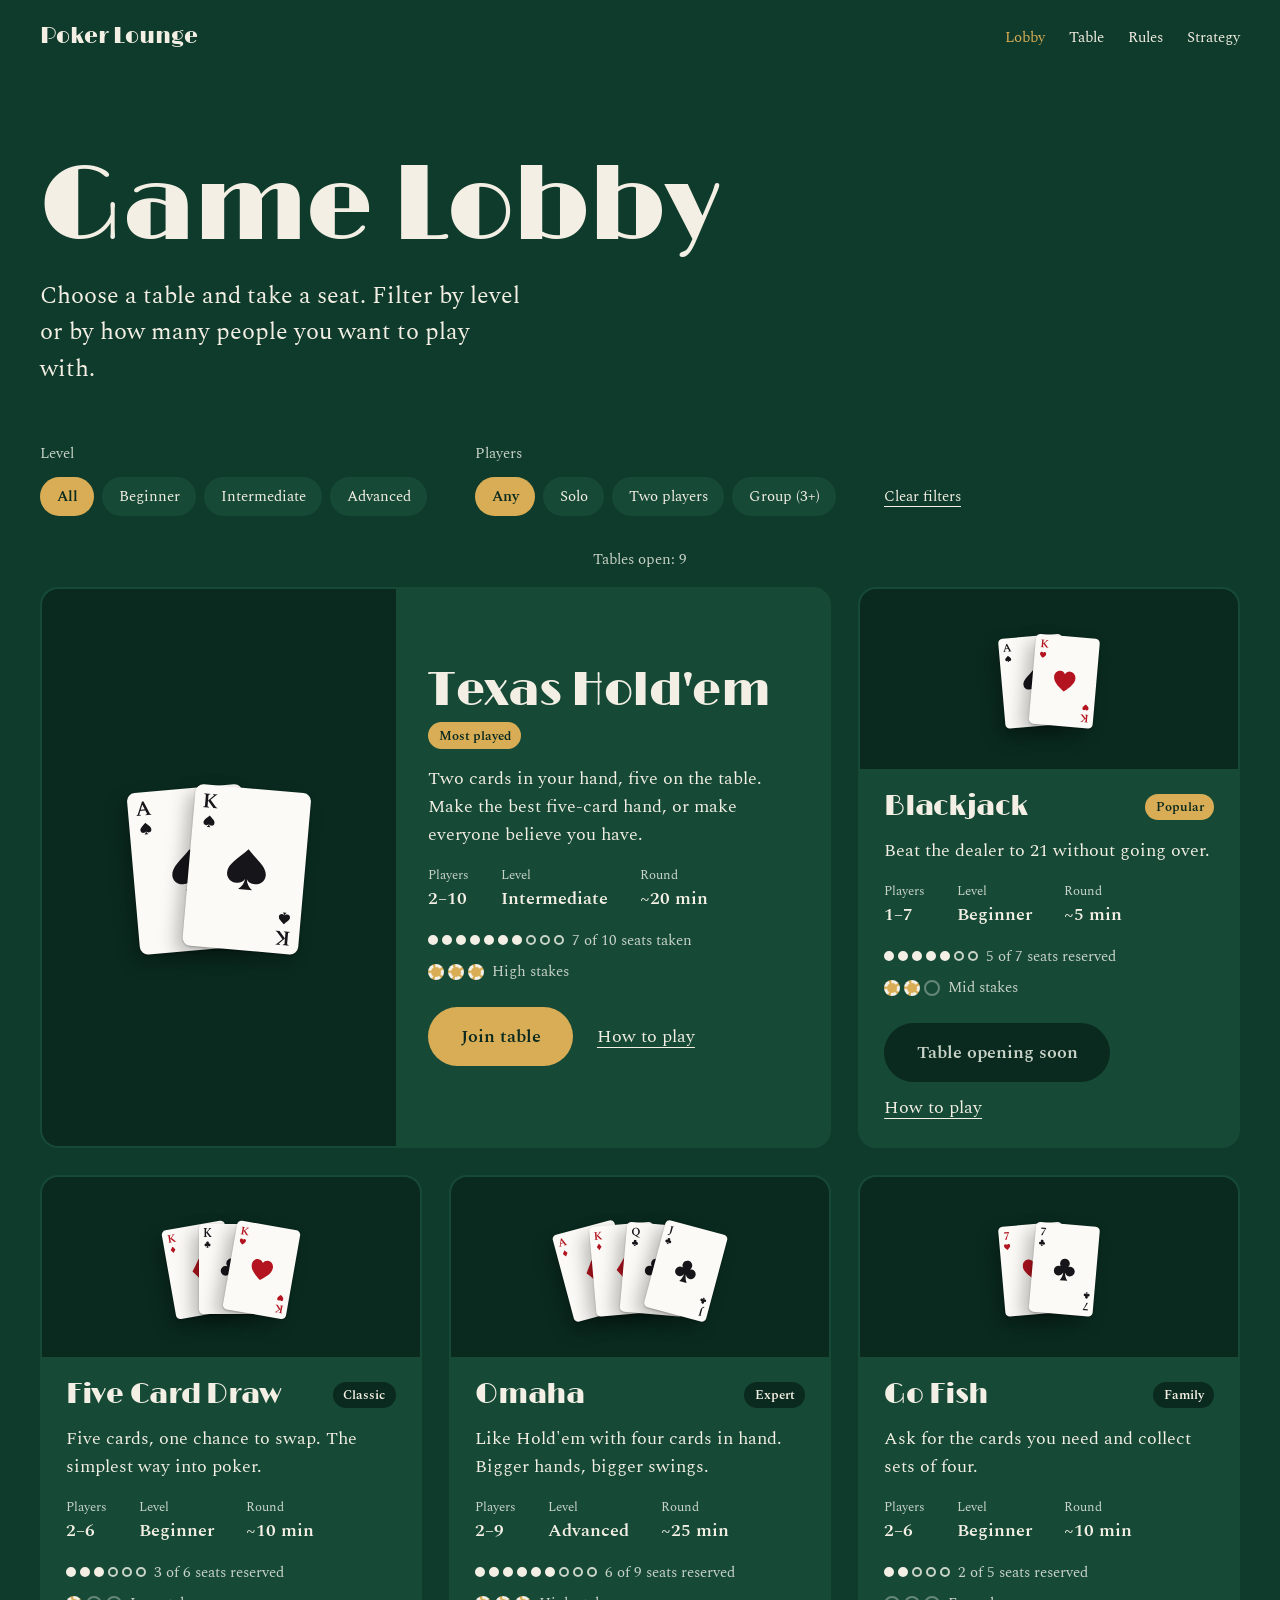
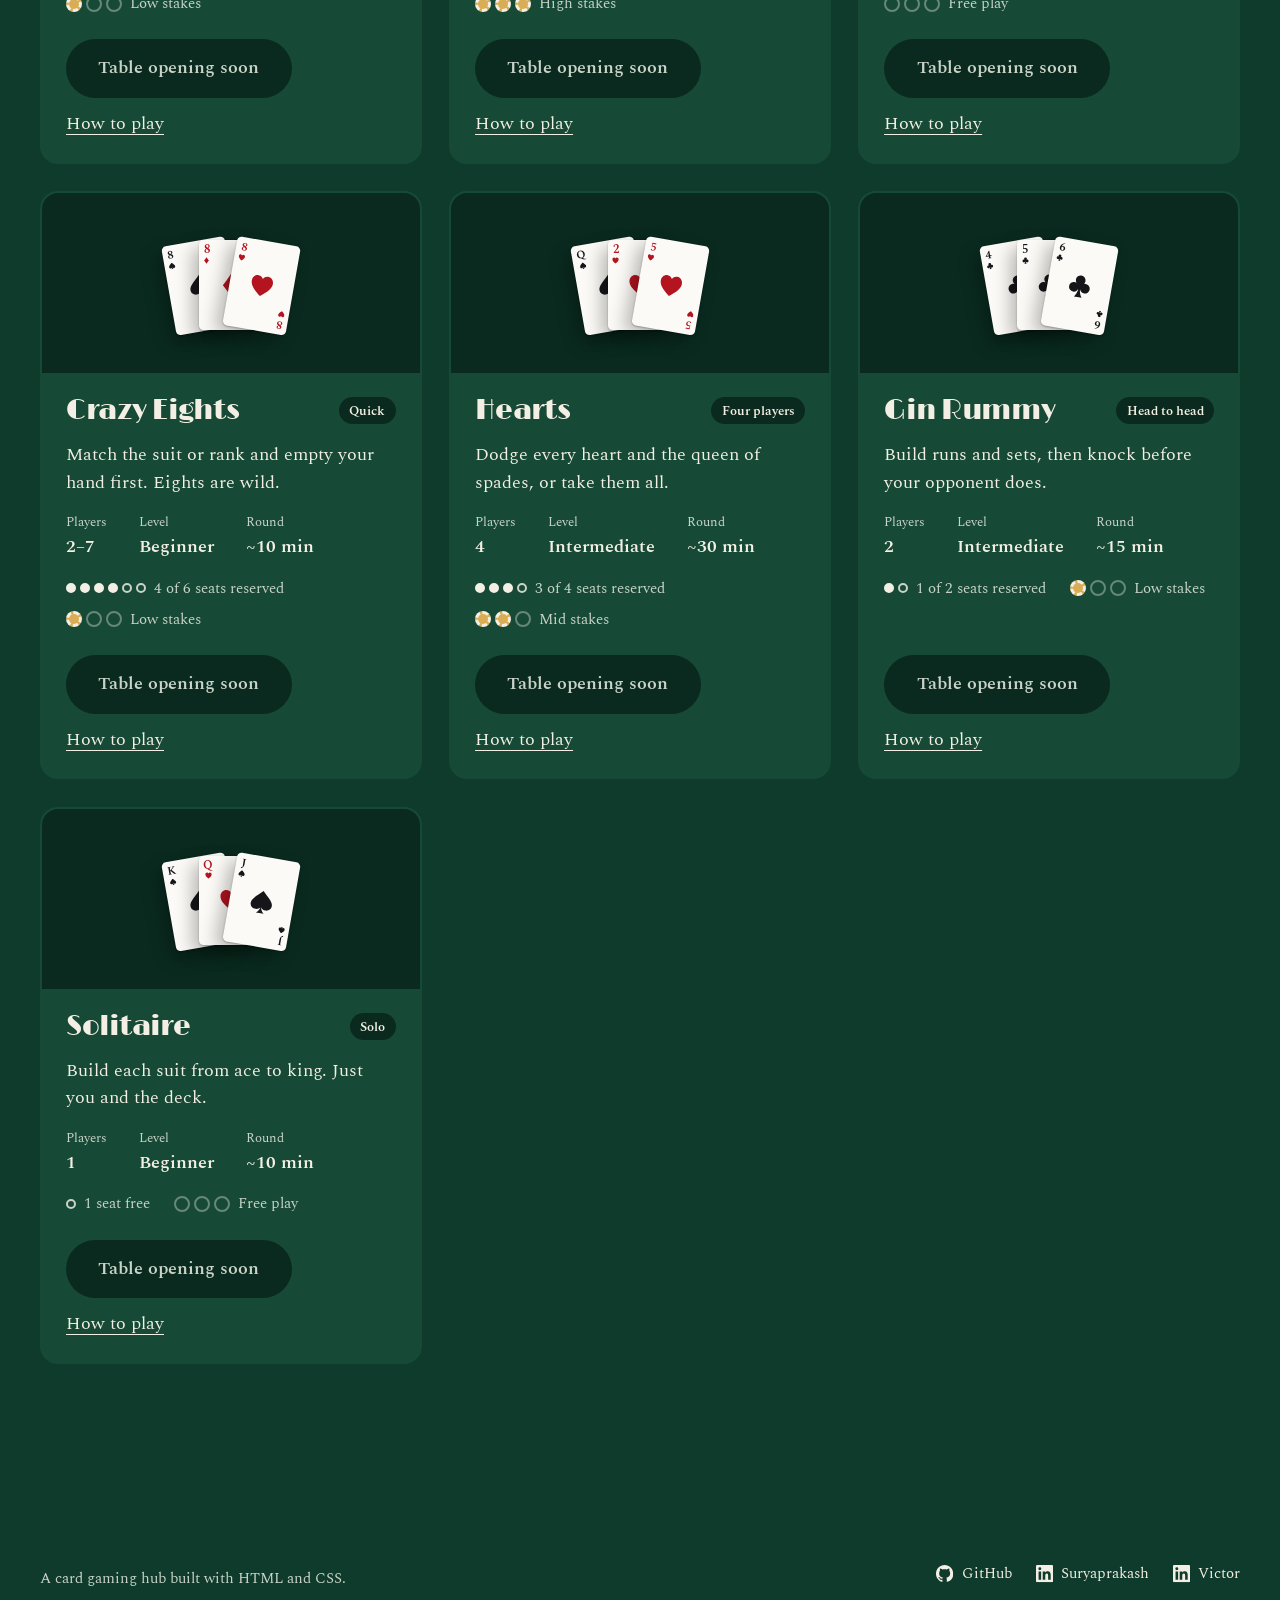
==== commit dbf2229c: "Only offer Join table for Hold'em and mark other tables as opening soon" ====
--- a/pages/lobby.html
+++ b/pages/lobby.html
@@ -4,7 +4,7 @@
   <meta charset="UTF-8">
   <meta name="viewport" content="width=device-width, initial-scale=1">
   <title>Game Lobby · Poker Lounge</title>
-  <meta name="description" content="Browse every table in the Poker Lounge.">
+  <meta name="description" content="Browse every table in the Poker Lounge and filter by level or number of players.">
   <link rel="preconnect" href="https://fonts.googleapis.com">
   <link rel="preconnect" href="https://fonts.gstatic.com" crossorigin>
   <link href="https://fonts.googleapis.com/css2?family=Limelight&family=Spectral:wght@400;600&display=swap" rel="stylesheet">
@@ -48,10 +48,36 @@
   <main class="lobby">
     <section class="page-intro" aria-labelledby="page-title">
       <h1 id="page-title" class="page-title">Game Lobby</h1>
-      <p class="page-lead">Choose a table and take a seat.</p>
+      <p class="page-lead">Choose a table and take a seat. Filter by level or by how many people you want to play with.</p>
     </section>
 
     <section class="lobby-board" aria-label="Tables">
+      <form class="filters" aria-label="Filter tables">
+        <fieldset class="filter-group">
+          <legend>Level</legend>
+          <input class="filter-input sr-only" type="radio" name="level" id="level-all" value="all" checked>
+          <label class="filter-option" for="level-all">All</label>
+          <input class="filter-input sr-only" type="radio" name="level" id="level-beginner" value="beginner">
+          <label class="filter-option" for="level-beginner">Beginner</label>
+          <input class="filter-input sr-only" type="radio" name="level" id="level-intermediate" value="intermediate">
+          <label class="filter-option" for="level-intermediate">Intermediate</label>
+          <input class="filter-input sr-only" type="radio" name="level" id="level-advanced" value="advanced">
+          <label class="filter-option" for="level-advanced">Advanced</label>
+        </fieldset>
+        <fieldset class="filter-group">
+          <legend>Players</legend>
+          <input class="filter-input sr-only" type="radio" name="players" id="players-any" value="any" checked>
+          <label class="filter-option" for="players-any">Any</label>
+          <input class="filter-input sr-only" type="radio" name="players" id="players-solo" value="solo">
+          <label class="filter-option" for="players-solo">Solo</label>
+          <input class="filter-input sr-only" type="radio" name="players" id="players-two" value="two">
+          <label class="filter-option" for="players-two">Two players</label>
+          <input class="filter-input sr-only" type="radio" name="players" id="players-group" value="group">
+          <label class="filter-option" for="players-group">Group (3+)</label>
+        </fieldset>
+        <button class="filter-reset" type="reset">Clear filters</button>
+      </form>
+
       <div class="board">
         <div class="tile-grid">
         <article class="tile tile--featured" data-level="intermediate" data-players="two group" aria-labelledby="game-holdem">
@@ -80,6 +106,10 @@
               <div><dt>Level</dt><dd>Intermediate</dd></div>
               <div><dt>Round</dt><dd>~20 min</dd></div>
             </dl>
+            <div class="tile-status">
+              <p class="seats"><span class="seat-dots" aria-hidden="true"><span class="seat seat--taken"></span><span class="seat seat--taken"></span><span class="seat seat--taken"></span><span class="seat seat--taken"></span><span class="seat seat--taken"></span><span class="seat seat--taken"></span><span class="seat seat--taken"></span><span class="seat"></span><span class="seat"></span><span class="seat"></span></span>7 of 10 seats taken</p>
+              <p class="stakes stakes--high"><span class="chips" aria-hidden="true"><span class="chip"></span><span class="chip"></span><span class="chip"></span></span>High stakes</p>
+            </div>
             <div class="tile-actions">
               <a class="btn" href="table.html">Join table</a>
               <a class="text-link" href="rules.html#holdem">How to play<span class="sr-only"> Texas Hold'em</span></a>
@@ -112,8 +142,12 @@
               <div><dt>Level</dt><dd>Beginner</dd></div>
               <div><dt>Round</dt><dd>~5 min</dd></div>
             </dl>
-            <div class="tile-actions">
-              <a class="btn" href="table.html">Join table</a>
+            <div class="tile-status">
+              <p class="seats"><span class="seat-dots" aria-hidden="true"><span class="seat seat--taken"></span><span class="seat seat--taken"></span><span class="seat seat--taken"></span><span class="seat seat--taken"></span><span class="seat seat--taken"></span><span class="seat"></span><span class="seat"></span></span>5 of 7 seats reserved</p>
+              <p class="stakes stakes--mid"><span class="chips" aria-hidden="true"><span class="chip"></span><span class="chip"></span><span class="chip"></span></span>Mid stakes</p>
+            </div>
+            <div class="tile-actions">
+              <span class="btn btn--disabled" aria-disabled="true">Table opening soon</span>
               <a class="text-link" href="rules.html#blackjack">How to play<span class="sr-only"> Blackjack</span></a>
             </div>
           </div>
@@ -149,8 +183,12 @@
               <div><dt>Level</dt><dd>Beginner</dd></div>
               <div><dt>Round</dt><dd>~10 min</dd></div>
             </dl>
-            <div class="tile-actions">
-              <a class="btn" href="table.html">Join table</a>
+            <div class="tile-status">
+              <p class="seats"><span class="seat-dots" aria-hidden="true"><span class="seat seat--taken"></span><span class="seat seat--taken"></span><span class="seat seat--taken"></span><span class="seat"></span><span class="seat"></span><span class="seat"></span></span>3 of 6 seats reserved</p>
+              <p class="stakes stakes--low"><span class="chips" aria-hidden="true"><span class="chip"></span><span class="chip"></span><span class="chip"></span></span>Low stakes</p>
+            </div>
+            <div class="tile-actions">
+              <span class="btn btn--disabled" aria-disabled="true">Table opening soon</span>
               <a class="text-link" href="rules.html#five-card-draw">How to play<span class="sr-only"> Five Card Draw</span></a>
             </div>
           </div>
@@ -191,8 +229,12 @@
               <div><dt>Level</dt><dd>Advanced</dd></div>
               <div><dt>Round</dt><dd>~25 min</dd></div>
             </dl>
-            <div class="tile-actions">
-              <a class="btn" href="table.html">Join table</a>
+            <div class="tile-status">
+              <p class="seats"><span class="seat-dots" aria-hidden="true"><span class="seat seat--taken"></span><span class="seat seat--taken"></span><span class="seat seat--taken"></span><span class="seat seat--taken"></span><span class="seat seat--taken"></span><span class="seat seat--taken"></span><span class="seat"></span><span class="seat"></span><span class="seat"></span></span>6 of 9 seats reserved</p>
+              <p class="stakes stakes--high"><span class="chips" aria-hidden="true"><span class="chip"></span><span class="chip"></span><span class="chip"></span></span>High stakes</p>
+            </div>
+            <div class="tile-actions">
+              <span class="btn btn--disabled" aria-disabled="true">Table opening soon</span>
               <a class="text-link" href="rules.html#omaha">How to play<span class="sr-only"> Omaha</span></a>
             </div>
           </div>
@@ -223,8 +265,12 @@
               <div><dt>Level</dt><dd>Beginner</dd></div>
               <div><dt>Round</dt><dd>~10 min</dd></div>
             </dl>
-            <div class="tile-actions">
-              <a class="btn" href="table.html">Join table</a>
+            <div class="tile-status">
+              <p class="seats"><span class="seat-dots" aria-hidden="true"><span class="seat seat--taken"></span><span class="seat seat--taken"></span><span class="seat"></span><span class="seat"></span><span class="seat"></span></span>2 of 5 seats reserved</p>
+              <p class="stakes stakes--free"><span class="chips" aria-hidden="true"><span class="chip"></span><span class="chip"></span><span class="chip"></span></span>Free play</p>
+            </div>
+            <div class="tile-actions">
+              <span class="btn btn--disabled" aria-disabled="true">Table opening soon</span>
               <a class="text-link" href="rules.html#go-fish">How to play<span class="sr-only"> Go Fish</span></a>
             </div>
           </div>
@@ -260,8 +306,12 @@
               <div><dt>Level</dt><dd>Beginner</dd></div>
               <div><dt>Round</dt><dd>~10 min</dd></div>
             </dl>
-            <div class="tile-actions">
-              <a class="btn" href="table.html">Join table</a>
+            <div class="tile-status">
+              <p class="seats"><span class="seat-dots" aria-hidden="true"><span class="seat seat--taken"></span><span class="seat seat--taken"></span><span class="seat seat--taken"></span><span class="seat seat--taken"></span><span class="seat"></span><span class="seat"></span></span>4 of 6 seats reserved</p>
+              <p class="stakes stakes--low"><span class="chips" aria-hidden="true"><span class="chip"></span><span class="chip"></span><span class="chip"></span></span>Low stakes</p>
+            </div>
+            <div class="tile-actions">
+              <span class="btn btn--disabled" aria-disabled="true">Table opening soon</span>
               <a class="text-link" href="rules.html#crazy-eights">How to play<span class="sr-only"> Crazy Eights</span></a>
             </div>
           </div>
@@ -297,8 +347,12 @@
               <div><dt>Level</dt><dd>Intermediate</dd></div>
               <div><dt>Round</dt><dd>~30 min</dd></div>
             </dl>
-            <div class="tile-actions">
-              <a class="btn" href="table.html">Join table</a>
+            <div class="tile-status">
+              <p class="seats"><span class="seat-dots" aria-hidden="true"><span class="seat seat--taken"></span><span class="seat seat--taken"></span><span class="seat seat--taken"></span><span class="seat"></span></span>3 of 4 seats reserved</p>
+              <p class="stakes stakes--mid"><span class="chips" aria-hidden="true"><span class="chip"></span><span class="chip"></span><span class="chip"></span></span>Mid stakes</p>
+            </div>
+            <div class="tile-actions">
+              <span class="btn btn--disabled" aria-disabled="true">Table opening soon</span>
               <a class="text-link" href="rules.html#hearts">How to play<span class="sr-only"> Hearts</span></a>
             </div>
           </div>
@@ -334,8 +388,12 @@
               <div><dt>Level</dt><dd>Intermediate</dd></div>
               <div><dt>Round</dt><dd>~15 min</dd></div>
             </dl>
-            <div class="tile-actions">
-              <a class="btn" href="table.html">Join table</a>
+            <div class="tile-status">
+              <p class="seats"><span class="seat-dots" aria-hidden="true"><span class="seat seat--taken"></span><span class="seat"></span></span>1 of 2 seats reserved</p>
+              <p class="stakes stakes--low"><span class="chips" aria-hidden="true"><span class="chip"></span><span class="chip"></span><span class="chip"></span></span>Low stakes</p>
+            </div>
+            <div class="tile-actions">
+              <span class="btn btn--disabled" aria-disabled="true">Table opening soon</span>
               <a class="text-link" href="rules.html#gin-rummy">How to play<span class="sr-only"> Gin Rummy</span></a>
             </div>
           </div>
@@ -371,13 +429,19 @@
               <div><dt>Level</dt><dd>Beginner</dd></div>
               <div><dt>Round</dt><dd>~10 min</dd></div>
             </dl>
-            <div class="tile-actions">
-              <a class="btn" href="table.html">Join table</a>
+            <div class="tile-status">
+              <p class="seats"><span class="seat-dots" aria-hidden="true"><span class="seat"></span></span>1 seat free</p>
+              <p class="stakes stakes--free"><span class="chips" aria-hidden="true"><span class="chip"></span><span class="chip"></span><span class="chip"></span></span>Free play</p>
+            </div>
+            <div class="tile-actions">
+              <span class="btn btn--disabled" aria-disabled="true">Table opening soon</span>
               <a class="text-link" href="rules.html#solitaire">How to play<span class="sr-only"> Solitaire</span></a>
             </div>
           </div>
         </article>
         </div>
+        <p class="empty">No tables match those filters yet. Try a different level, or clear the filters.</p>
+        <p class="results" aria-hidden="true"></p>
       </div>
     </section>
   </main>
--- a/css/styles.css
+++ b/css/styles.css
@@ -8,7 +8,9 @@
    6. Home: card fan
    7. Inner pages: intro, badges, status
    8. Game lobby
-   9. Motion
+   9. Rules
+   10. Deck table
+   11. Motion
    ========================================================== */
 
 /* ---------- 1. Design tokens ---------- */
@@ -18,6 +20,9 @@
   --felt-deep: #0a2a1f;
   --felt-raised: #164a37;
   --felt-hover: #1d5a44;
+  --felt-table: #1b6046;
+  --rail: #4a2c1a;
+  --card-back: #8c1c2b;
   --ivory: #f4efe4;
   --ivory-soft: #c9d3c8;
   --gold: #d9ad55;
@@ -131,6 +136,15 @@
   translate: 0 1px;
 }
 
+/* A button for something that isn't available yet: flat, muted, no hover */
+.btn--disabled,
+.btn--disabled:hover {
+  background: var(--felt-deep);
+  color: var(--ivory-soft);
+  cursor: not-allowed;
+  translate: none;
+}
+
 /* ---------- 4. Header and footer ---------- */
 .site-header {
   display: flex;
@@ -298,8 +312,9 @@
   left: calc(var(--card-w) * 0.07);
   display: grid;
   justify-items: center;
-  font-family: var(--font-display);
-  font-size: calc(var(--card-w) * 0.17);
+  font-family: var(--font-body);
+  font-size: calc(var(--card-w) * 0.18);
+  font-weight: 600;
   line-height: 1;
 }
 
@@ -463,6 +478,48 @@
   color: var(--gold);
 }
 
+/* Seat status: one dot per seat, filled when taken */
+.seats,
+.stakes {
+  display: flex;
+  align-items: center;
+  gap: 0.5rem;
+}
+
+.seat-dots,
+.chips {
+  display: flex;
+  gap: 4px;
+}
+
+.seat {
+  width: 10px;
+  height: 10px;
+  border-radius: 50%;
+  border: 2px solid var(--ivory-soft);
+}
+
+.seat--taken {
+  background: var(--ivory);
+  border-color: var(--ivory);
+}
+
+/* Table stakes: three chips, lit for low, mid or high */
+.chip {
+  width: 16px;
+  height: 16px;
+  border-radius: 50%;
+  background: var(--gold);
+  border: 3px dashed var(--ivory);
+}
+
+.stakes--free .chip,
+.stakes--low .chip:nth-child(n + 2),
+.stakes--mid .chip:nth-child(3) {
+  background: transparent;
+  border: 2px solid rgb(201 211 200 / 0.45);
+}
+
 /* ---------- 8. Game lobby ---------- */
 .lobby-board {
   display: grid;
@@ -470,14 +527,118 @@
   padding: 0 var(--gutter) var(--section-gap);
 }
 
+/* Filters: hidden radio buttons drive what the grid shows */
+.filters {
+  display: flex;
+  flex-wrap: wrap;
+  align-items: flex-end;
+  gap: 1.5rem 3rem;
+}
+
+.filter-group {
+  display: flex;
+  flex-wrap: wrap;
+  gap: 0.5rem;
+  margin: 0;
+  padding: 0;
+  border: 0;
+}
+
+.filter-group legend {
+  margin-bottom: 0.75rem;
+  padding: 0;
+  color: var(--ivory-soft);
+  font-size: var(--text-small);
+}
+
+.filter-option {
+  padding: 0.5em 1.1em;
+  border-radius: var(--radius-pill);
+  background: var(--felt-raised);
+  font-size: var(--text-small);
+  cursor: pointer;
+  transition: background-color var(--speed), color var(--speed);
+}
+
+.filter-option:hover {
+  background: var(--felt-hover);
+}
+
+.filter-input:checked + .filter-option {
+  background: var(--gold);
+  color: var(--felt-deep);
+  font-weight: 600;
+}
+
+.filter-input:focus-visible + .filter-option {
+  outline: 3px solid var(--gold);
+  outline-offset: 3px;
+}
+
+.filter-reset {
+  padding: 0.5em 0;
+  border: 0;
+  background: none;
+  color: var(--ivory);
+  font: inherit;
+  font-size: var(--text-small);
+  text-decoration: underline;
+  text-underline-offset: 0.3em;
+  cursor: pointer;
+}
+
+.filter-reset:hover {
+  color: var(--gold);
+}
+
+.lobby:has(#level-beginner:checked) .tile:not([data-level="beginner"]),
+.lobby:has(#level-intermediate:checked) .tile:not([data-level="intermediate"]),
+.lobby:has(#level-advanced:checked) .tile:not([data-level="advanced"]),
+.lobby:has(#players-solo:checked) .tile:not([data-players~="solo"]),
+.lobby:has(#players-two:checked) .tile:not([data-players~="two"]),
+.lobby:has(#players-group:checked) .tile:not([data-players~="group"]) {
+  display: none;
+}
+
+/* The count is written after the grid so the counter has seen every visible tile,
+   then moved above it visually */
+.board {
+  display: flex;
+  flex-direction: column;
+  gap: 1.25rem;
+}
+
+.results {
+  order: -1;
+  color: var(--ivory-soft);
+  font-size: var(--text-small);
+}
+
+.results::before {
+  content: "Tables open: " counter(tables);
+}
+
+.empty {
+  display: none;
+  padding: 2rem 0;
+  font-size: var(--text-lead);
+}
+
+/* No solo games above beginner level */
+.lobby:has(#players-solo:checked):has(#level-intermediate:checked, #level-advanced:checked) .empty {
+  display: block;
+}
+
 /* Grid of game tiles */
 .tile-grid {
+  counter-reset: tables;
   display: grid;
   grid-template-columns: 1fr;
   gap: clamp(1rem, 0.5rem + 1.5vw, 1.75rem);
 }
 
 .tile {
+  counter-increment: tables;
   display: flex;
   flex-direction: column;
   border: 2px solid transparent;
@@ -542,6 +703,14 @@
   font-weight: 600;
 }
 
+.tile-status {
+  display: flex;
+  flex-wrap: wrap;
+  gap: 0.5rem 1.5rem;
+  color: var(--ivory-soft);
+  font-size: var(--text-small);
+}
+
 .tile-actions {
   display: flex;
   flex-wrap: wrap;
@@ -555,8 +724,8 @@
 .mini-hand {
   --card-w: 64px;
   --card-h: calc(var(--card-w) * 1.4);
-  --angle: 7deg;
-  --offset: calc(var(--card-w) * 0.22);
+  --angle: 10deg;
+  --offset: calc(var(--card-w) * 0.32);
   position: relative;
   width: var(--card-w);
   height: var(--card-h);
@@ -574,8 +743,8 @@
 }
 
 .tile:is(:hover, :focus-within) .mini-hand {
-  --angle: 13deg;
-  --offset: calc(var(--card-w) * 0.36);
+  --angle: 16deg;
+  --offset: calc(var(--card-w) * 0.5);
 }
 
 @media (min-width: 640px) {
@@ -603,7 +772,11 @@
   }
 
   .tile--featured .mini-hand {
-    --card-w: 96px;
+    --card-w: 116px;
+  }
+
+  .tile--featured .tile-actions {
+    margin-top: 0;
   }
 }
 
@@ -613,7 +786,845 @@
   }
 }
 
-/* ---------- 9. Motion ---------- */
+/* ---------- 9. Rules ---------- */
+.rules-layout {
+  display: grid;
+  gap: 2rem;
+  padding: 0 var(--gutter) var(--section-gap);
+}
+
+/* Game index: chips on phones, a sticky list beside the rules on wide screens */
+.rules-index {
+  display: grid;
+  gap: 0.5rem;
+}
+
+.index-title {
+  margin-top: 1rem;
+  color: var(--ivory-soft);
+  font-family: var(--font-body);
+  font-size: var(--text-small);
+  font-weight: 600;
+}
+
+.index-title:first-child {
+  margin-top: 0;
+}
+
+.index-links {
+  display: flex;
+  flex-wrap: wrap;
+  gap: 0.5rem;
+}
+
+.index-links a {
+  display: inline-block;
+  padding: 0.4em 1em;
+  border-radius: var(--radius-pill);
+  background: var(--felt-raised);
+  font-size: var(--text-small);
+  text-decoration: none;
+  transition: background-color var(--speed), color var(--speed);
+}
+
+.index-links a:hover {
+  background: var(--felt-hover);
+  color: var(--gold);
+}
+
+.rules-list {
+  display: grid;
+  gap: clamp(1.25rem, 1rem + 1vw, 2rem);
+  min-width: 0;
+}
+
+.rule {
+  display: grid;
+  gap: 1.5rem;
+  padding: clamp(1.5rem, 1rem + 2vw, 2.5rem);
+  border-radius: 18px;
+  background: var(--felt-raised);
+  border: 2px solid transparent;
+  scroll-margin-top: 1.5rem;
+  transition: border-color var(--speed);
+}
+
+/* Arriving from a "How to play" link: outline that game and mark it in the index */
+.rule:target {
+  border-color: var(--gold);
+}
+
+.rules:has(#hand-rankings:target) .index-links a[href="#hand-rankings"],
+.rules:has(#betting:target) .index-links a[href="#betting"],
+.rules:has(#holdem:target) .index-links a[href="#holdem"],
+.rules:has(#omaha:target) .index-links a[href="#omaha"],
+.rules:has(#five-card-draw:target) .index-links a[href="#five-card-draw"],
+.rules:has(#blackjack:target) .index-links a[href="#blackjack"],
+.rules:has(#go-fish:target) .index-links a[href="#go-fish"],
+.rules:has(#crazy-eights:target) .index-links a[href="#crazy-eights"],
+.rules:has(#hearts:target) .index-links a[href="#hearts"],
+.rules:has(#gin-rummy:target) .index-links a[href="#gin-rummy"],
+.rules:has(#solitaire:target) .index-links a[href="#solitaire"] {
+  color: var(--gold);
+  text-decoration: underline;
+  text-underline-offset: 0.3em;
+}
+
+.rule-head {
+  display: grid;
+  gap: 0.5rem;
+}
+
+.rule-head h2 {
+  font-size: clamp(2rem, 1.4rem + 2vw, 3rem);
+}
+
+.rule-meta {
+  color: var(--ivory-soft);
+  font-size: var(--text-small);
+}
+
+.rule-body {
+  display: grid;
+  gap: 1.5rem 3rem;
+}
+
+.rule-col h3 {
+  margin-bottom: 0.4rem;
+  color: var(--gold);
+  font-family: var(--font-body);
+  font-size: 1rem;
+  font-weight: 600;
+}
+
+.rule-col h3:not(:first-child) {
+  margin-top: 1.5rem;
+}
+
+.rule-col p {
+  max-width: 60ch;
+}
+
+.rule > .text-link {
+  justify-self: start;
+}
+
+/* Numbered steps, with the number set in the display face */
+.steps {
+  display: grid;
+  gap: 0.6rem;
+  margin: 0;
+  padding: 0;
+  list-style: none;
+  counter-reset: step;
+}
+
+.steps li {
+  display: grid;
+  grid-template-columns: 1.75rem 1fr;
+  counter-increment: step;
+}
+
+.steps li::before {
+  content: counter(step);
+  color: var(--gold);
+  font-family: var(--font-display);
+}
+
+/* Poker hand rankings, best first */
+.hands {
+  display: grid;
+  gap: 0.75rem;
+  margin: 0;
+  padding: 0;
+  list-style: none;
+  counter-reset: hand;
+}
+
+.hand {
+  display: grid;
+  align-items: center;
+  gap: 1rem 2rem;
+  padding: 1rem 1.25rem;
+  border-radius: 12px;
+  background: var(--felt-deep);
+  counter-increment: hand;
+}
+
+.hand-text h3 {
+  font-size: 1.375rem;
+}
+
+.hand-text h3::before {
+  content: counter(hand);
+  margin-right: 0.6em;
+  color: var(--gold);
+}
+
+.hand-text p {
+  color: var(--ivory-soft);
+  font-size: var(--text-small);
+}
+
+.hand-cards {
+  --card-w: 46px;
+  --card-h: calc(var(--card-w) * 1.4);
+  display: flex;
+  gap: 6px;
+}
+
+.hand-cards .card {
+  box-shadow: none;
+}
+
+.hand-cards .card-index {
+  font-size: calc(var(--card-w) * 0.26);
+}
+
+.hand-cards .card-index svg {
+  width: calc(var(--card-w) * 0.17);
+  height: calc(var(--card-w) * 0.17);
+}
+
+.hand-cards .card-index--flip {
+  display: none;
+}
+
+.hand-cards .card-pip {
+  width: calc(var(--card-w) * 0.36);
+  height: calc(var(--card-w) * 0.36);
+  margin-top: calc(var(--card-w) * 0.3);
+}
+
+/* Betting moves glossary */
+.moves {
+  display: grid;
+  gap: 0.75rem;
+  margin: 0;
+}
+
+.move {
+  padding: 1rem 1.25rem;
+  border-radius: 12px;
+  background: var(--felt-deep);
+}
+
+.move dt {
+  font-family: var(--font-display);
+  font-size: 1.25rem;
+}
+
+.move dd {
+  margin: 0.25rem 0 0;
+  color: var(--ivory-soft);
+}
+
+.rule-col .text-link {
+  white-space: nowrap;
+}
+
+@media (min-width: 640px) {
+  .hand {
+    grid-template-columns: 1fr auto;
+  }
+
+  .moves {
+    grid-template-columns: repeat(2, 1fr);
+  }
+}
+
+@media (min-width: 900px) {
+  .rules-layout {
+    grid-template-columns: 210px 1fr;
+    align-items: start;
+    gap: clamp(2rem, 1rem + 3vw, 4rem);
+  }
+
+  .rules-index {
+    position: sticky;
+    top: 1.5rem;
+  }
+
+  .index-links {
+    display: grid;
+    gap: 0.15rem;
+  }
+
+  .index-links a {
+    padding: 0.3rem 0;
+    background: none;
+    font-size: var(--text-base);
+  }
+
+  .index-links a:hover {
+    background: none;
+  }
+}
+
+@media (min-width: 1100px) {
+  .rule-body {
+    grid-template-columns: 1fr 1.2fr;
+  }
+}
+
+/* ---------- 10. Deck table ---------- */
+.table-area {
+  display: grid;
+  gap: 1.5rem;
+  padding: 0 var(--gutter) var(--section-gap);
+}
+
+/* The table itself: a felt surface inside a wooden rail */
+.felt {
+  --card-w: 52px;
+  --card-h: calc(var(--card-w) * 1.4);
+  display: grid;
+  gap: clamp(1.5rem, 1rem + 2vw, 2.5rem);
+  padding: clamp(1.25rem, 0.5rem + 3vw, 3rem);
+  border: clamp(8px, 1.5vw, 14px) solid var(--rail);
+  border-radius: clamp(32px, 8vw, 140px);
+  background: var(--felt-table);
+}
+
+.seats-row {
+  display: flex;
+  flex-wrap: wrap;
+  align-items: start;
+  justify-content: space-around;
+  gap: 1.25rem;
+}
+
+.seat-panel {
+  display: grid;
+  justify-items: center;
+  align-content: start;
+  gap: 0.2rem;
+  min-width: 96px;
+  text-align: center;
+}
+
+.seat-panel--folded {
+  padding-top: calc(38px * 1.4 + 0.4rem);
+  opacity: 0.5;
+}
+
+.seat-cards {
+  --card-w: 38px;
+  --card-h: calc(var(--card-w) * 1.4);
+  display: flex;
+  margin-bottom: 0.4rem;
+}
+
+.seat-cards > * + * {
+  margin-left: calc(var(--card-w) * -0.5);
+  rotate: 8deg;
+}
+
+.seat-name {
+  font-family: var(--font-display);
+  font-size: 1.25rem;
+}
+
+.seat-chips,
+.seat-note {
+  color: var(--ivory-soft);
+  font-size: var(--text-small);
+}
+
+.seat-note {
+  color: var(--ivory);
+  font-weight: 600;
+}
+
+/* Shared cards in the middle of the table */
+.board {
+  display: grid;
+  justify-items: center;
+  gap: 1rem;
+}
+
+.board-row {
+  display: flex;
+  flex-wrap: wrap;
+  align-items: center;
+  justify-content: center;
+  gap: 1rem clamp(1rem, 3vw, 2.5rem);
+}
+
+.community {
+  display: flex;
+  gap: 6px;
+}
+
+.community .card {
+  box-shadow: none;
+}
+
+.card-slot {
+  width: var(--card-w);
+  height: var(--card-h);
+  border-radius: calc(var(--card-w) * 0.07);
+  background: rgb(0 0 0 / 0.2);
+}
+
+.pot {
+  display: flex;
+  align-items: center;
+  gap: 0.6rem;
+  font-weight: 600;
+}
+
+/* Your seat */
+.you {
+  display: grid;
+  justify-items: center;
+  gap: 0.2rem;
+}
+
+.hole {
+  --card-w: 76px;
+  --card-h: calc(var(--card-w) * 1.4);
+  display: flex;
+  gap: 10px;
+  margin-bottom: 0.5rem;
+}
+
+/* Face-down card, used for opponents, the deck and the card states guide */
+.card-back {
+  display: grid;
+  place-items: center;
+  width: var(--card-w);
+  height: var(--card-h);
+  border: calc(var(--card-w) * 0.06) solid var(--card-face);
+  border-radius: calc(var(--card-w) * 0.07);
+  background: var(--card-back);
+  color: rgb(244 239 228 / 0.55);
+}
+
+.card-back svg {
+  width: calc(var(--card-w) * 0.38);
+  height: calc(var(--card-w) * 0.38);
+}
+
+@media (min-width: 640px) {
+  .felt {
+    --card-w: 66px;
+  }
+
+  .hole {
+    --card-w: 92px;
+  }
+}
+
+/* Deck stack: thin offset edges make one card read as a thick pile */
+.pile {
+  display: grid;
+  justify-items: center;
+  gap: 0.5rem;
+}
+
+.pile-label {
+  color: var(--ivory-soft);
+  font-size: var(--text-small);
+}
+
+.deck-stack .card-back {
+  box-shadow:
+    1px -1px 0 var(--card-face),
+    2px -2px 0 #b9b2a3,
+    3px -3px 0 var(--card-face),
+    4px -4px 0 #b9b2a3,
+    5px -5px 0 var(--card-face),
+    6px 8px 14px rgb(0 0 0 / 0.3);
+}
+
+.burn-pile {
+  display: grid;
+}
+
+.burn-pile > * {
+  grid-area: 1 / 1;
+}
+
+.burn-pile > :last-child {
+  rotate: 12deg;
+}
+
+/* Your hole cards start face down and flip over on hover, focus or tap */
+.flip {
+  position: relative;
+  display: block;
+  width: var(--card-w);
+  height: var(--card-h);
+  perspective: 800px;
+  cursor: pointer;
+  transition: translate var(--speed) var(--ease-out);
+}
+
+.flip-inner {
+  position: absolute;
+  inset: 0;
+  transform: rotateY(180deg);
+  transform-style: preserve-3d;
+  transition: transform 0.6s var(--ease-out);
+}
+
+.flip-inner > * {
+  position: absolute;
+  inset: 0;
+  backface-visibility: hidden;
+}
+
+.flip-inner > .card-back {
+  transform: rotateY(180deg);
+}
+
+.flip:hover,
+.flip:has(:checked) {
+  translate: 0 -8px;
+}
+
+.flip:hover .flip-inner,
+.flip :checked + .flip-inner {
+  transform: rotateY(0deg);
+}
+
+.flip:has(:focus-visible) {
+  outline: 3px solid var(--gold);
+  outline-offset: 5px;
+  border-radius: 8px;
+}
+
+.peek-hint {
+  color: var(--ivory-soft);
+  font-size: var(--text-small);
+}
+
+@media (prefers-reduced-motion: reduce) {
+  .flip,
+  .flip-inner {
+    transition: none;
+  }
+}
+
+/* Moves: radio buttons styled as table controls */
+.moves-bar {
+  display: grid;
+  gap: 1rem;
+  justify-items: center;
+  text-align: center;
+}
+
+.move-group {
+  display: grid;
+  grid-template-columns: repeat(2, 1fr);
+  gap: 0.6rem;
+  width: min(100%, 640px);
+  margin: 0;
+  padding: 0;
+  border: 0;
+}
+
+.move-btn {
+  padding: 0.8em 1em;
+  border-radius: var(--radius-pill);
+  background: var(--felt-raised);
+  font-weight: 600;
+  cursor: pointer;
+  transition: background-color var(--speed), color var(--speed), translate var(--speed) var(--ease-out);
+}
+
+.move-btn:hover {
+  background: var(--felt-hover);
+  translate: 0 -2px;
+}
+
+.move-input:checked + .move-btn {
+  background: var(--gold);
+  color: var(--felt-deep);
+}
+
+.move-input:focus-visible + .move-btn {
+  outline: 3px solid var(--gold);
+  outline-offset: 3px;
+}
+
+.move-input:disabled + .move-btn {
+  opacity: 0.4;
+  cursor: not-allowed;
+  translate: none;
+}
+
+.move-status {
+  display: grid;
+  justify-items: center;
+  gap: 0.5rem;
+  max-width: 52ch;
+}
+
+.move-msg,
+.move-status .filter-reset,
+.turn.turn--done,
+.turn.turn--next {
+  display: none;
+}
+
+.move-msg--waiting {
+  display: block;
+}
+
+.table-page:has(.move-input:checked) .move-msg--waiting,
+.table-page:has(.move-input:checked) .turn--you {
+  display: none;
+}
+
+.table-page:has(#move-fold:checked) .move-msg--fold,
+.table-page:has(#move-call:checked) .move-msg--call,
+.table-page:has(#move-raise:checked) .move-msg--raise,
+.table-page:has(.move-input:checked) .move-status .filter-reset {
+  display: block;
+}
+
+.table-page:has(.move-input:checked) .turn--done,
+.table-page:has(#move-raise:checked) .turn--next {
+  display: grid;
+}
+
+/* Folding puts your cards out of play */
+.table-page:has(#move-fold:checked) .hole {
+  opacity: 0.4;
+  filter: grayscale(1);
+  pointer-events: none;
+}
+
+/* Turn indicator: a badge and a shot clock that runs down */
+.turn {
+  display: grid;
+  justify-items: center;
+  gap: 0.4rem;
+  margin-bottom: 0.4rem;
+}
+
+.turn-timer {
+  width: 72px;
+  height: 4px;
+  border-radius: 2px;
+  background: var(--gold);
+  transform-origin: left center;
+}
+
+@media (min-width: 640px) {
+  .move-group {
+    grid-template-columns: repeat(4, 1fr);
+  }
+}
+
+@media (prefers-reduced-motion: no-preference) {
+  .turn .badge--gold {
+    animation: pulse 1.6s ease-in-out infinite;
+  }
+
+  .turn-timer {
+    animation: shot-clock 20s linear forwards;
+  }
+}
+
+@keyframes pulse {
+  50% {
+    scale: 1.08;
+  }
+}
+
+@keyframes shot-clock {
+  to {
+    scale: 0 1;
+  }
+}
+
+/* Side panel: table details and what has happened so far */
+.table-layout {
+  display: grid;
+  gap: 1.5rem;
+}
+
+.table-side {
+  display: grid;
+  align-content: start;
+  gap: 1.25rem;
+}
+
+.side-block {
+  display: grid;
+  gap: 0.9rem;
+  padding: 1.5rem;
+  border-radius: 18px;
+  background: var(--felt-raised);
+}
+
+.side-block h2 {
+  font-size: 1.5rem;
+}
+
+.info-list {
+  display: grid;
+  gap: 0.6rem;
+  margin: 0;
+}
+
+.info-list div {
+  display: flex;
+  justify-content: space-between;
+  gap: 1rem;
+}
+
+.info-list dt {
+  color: var(--ivory-soft);
+}
+
+.info-list dd {
+  margin: 0;
+  font-weight: 600;
+}
+
+.hand-log {
+  display: grid;
+  gap: 0.5rem;
+  margin: 0;
+  padding-left: 1.25rem;
+  font-size: var(--text-small);
+}
+
+.hand-log li::marker {
+  color: var(--gold);
+}
+
+@media (min-width: 1100px) {
+  .table-layout {
+    grid-template-columns: 1fr 300px;
+    align-items: start;
+  }
+}
+
+/* Phones: three seats across, shared cards on top with the piles below,
+   and the move buttons straight after the table */
+@media (max-width: 639px) {
+  .felt {
+    --card-w: 46px;
+  }
+
+  .seats-row {
+    display: grid;
+    grid-template-columns: repeat(3, 1fr);
+    gap: 0.5rem;
+  }
+
+  .seat-panel {
+    min-width: 0;
+  }
+
+  .board-row {
+    display: grid;
+    grid-template-columns: 1fr 1fr;
+    justify-items: center;
+  }
+
+  .community {
+    grid-column: 1 / -1;
+    order: -1;
+  }
+}
+
+@media (max-width: 1099px) {
+  .table-layout {
+    display: contents;
+  }
+
+  .table-side {
+    order: 1;
+  }
+}
+
+/* Card states guide */
+.card-states {
+  display: grid;
+  gap: 1rem;
+  padding: 0 var(--gutter) var(--section-gap);
+}
+
+.card-states h2 {
+  font-size: var(--text-heading);
+}
+
+.state-list {
+  --card-w: 76px;
+  --card-h: calc(var(--card-w) * 1.4);
+  display: grid;
+  grid-template-columns: 1fr;
+  gap: 1rem;
+  margin-top: 1rem;
+}
+
+@media (min-width: 560px) {
+  .state-list {
+    grid-template-columns: repeat(2, 1fr);
+  }
+}
+
+@media (min-width: 1024px) {
+  .state-list {
+    grid-template-columns: repeat(4, 1fr);
+  }
+}
+
+.state {
+  display: grid;
+  align-content: start;
+  gap: 0.5rem;
+  padding: 1.5rem;
+  border-radius: 18px;
+  background: var(--felt-raised);
+}
+
+.state-card {
+  display: grid;
+  place-items: center;
+  height: calc(var(--card-h) + 2rem);
+  margin-bottom: 0.5rem;
+  border-radius: 12px;
+  background: var(--felt-table);
+}
+
+.state h3 {
+  font-size: 1.375rem;
+}
+
+.state p {
+  color: var(--ivory-soft);
+}
+
+.card--playable {
+  outline: 3px solid var(--gold);
+  outline-offset: 2px;
+}
+
+.card--selected,
+.flip :checked + .flip-inner .card {
+  outline: 3px solid var(--gold);
+  outline-offset: 2px;
+  translate: 0 -10px;
+  box-shadow: 0 2px 4px rgb(0 0 0 / 0.25), -8px 18px 28px rgb(0 0 0 / 0.4);
+}
+
+.flip :checked + .flip-inner .card {
+  translate: none;
+}
+
+.card--disabled {
+  opacity: 0.45;
+  filter: grayscale(1);
+}
+
+/* ---------- 11. Motion ---------- */
 @media (prefers-reduced-motion: no-preference) {
   .hero-title,
   .hero-lead,
@@ -654,6 +1665,11 @@
   .tile:nth-child(7) { animation-delay: 0.3s; }
   .tile:nth-child(8) { animation-delay: 0.35s; }
   .tile:nth-child(9) { animation-delay: 0.4s; }
+
+  /* The linked game's panel flashes lighter, then settles */
+  .rule:target {
+    animation: spotlight 1.4s var(--ease-out);
+  }
 }
 
 @media (prefers-reduced-motion: reduce) {
@@ -677,6 +1693,12 @@
   }
 }
 
+@keyframes spotlight {
+  from {
+    background-color: var(--felt-hover);
+  }
+}
+
 @keyframes deal {
   from {
     rotate: 0deg;
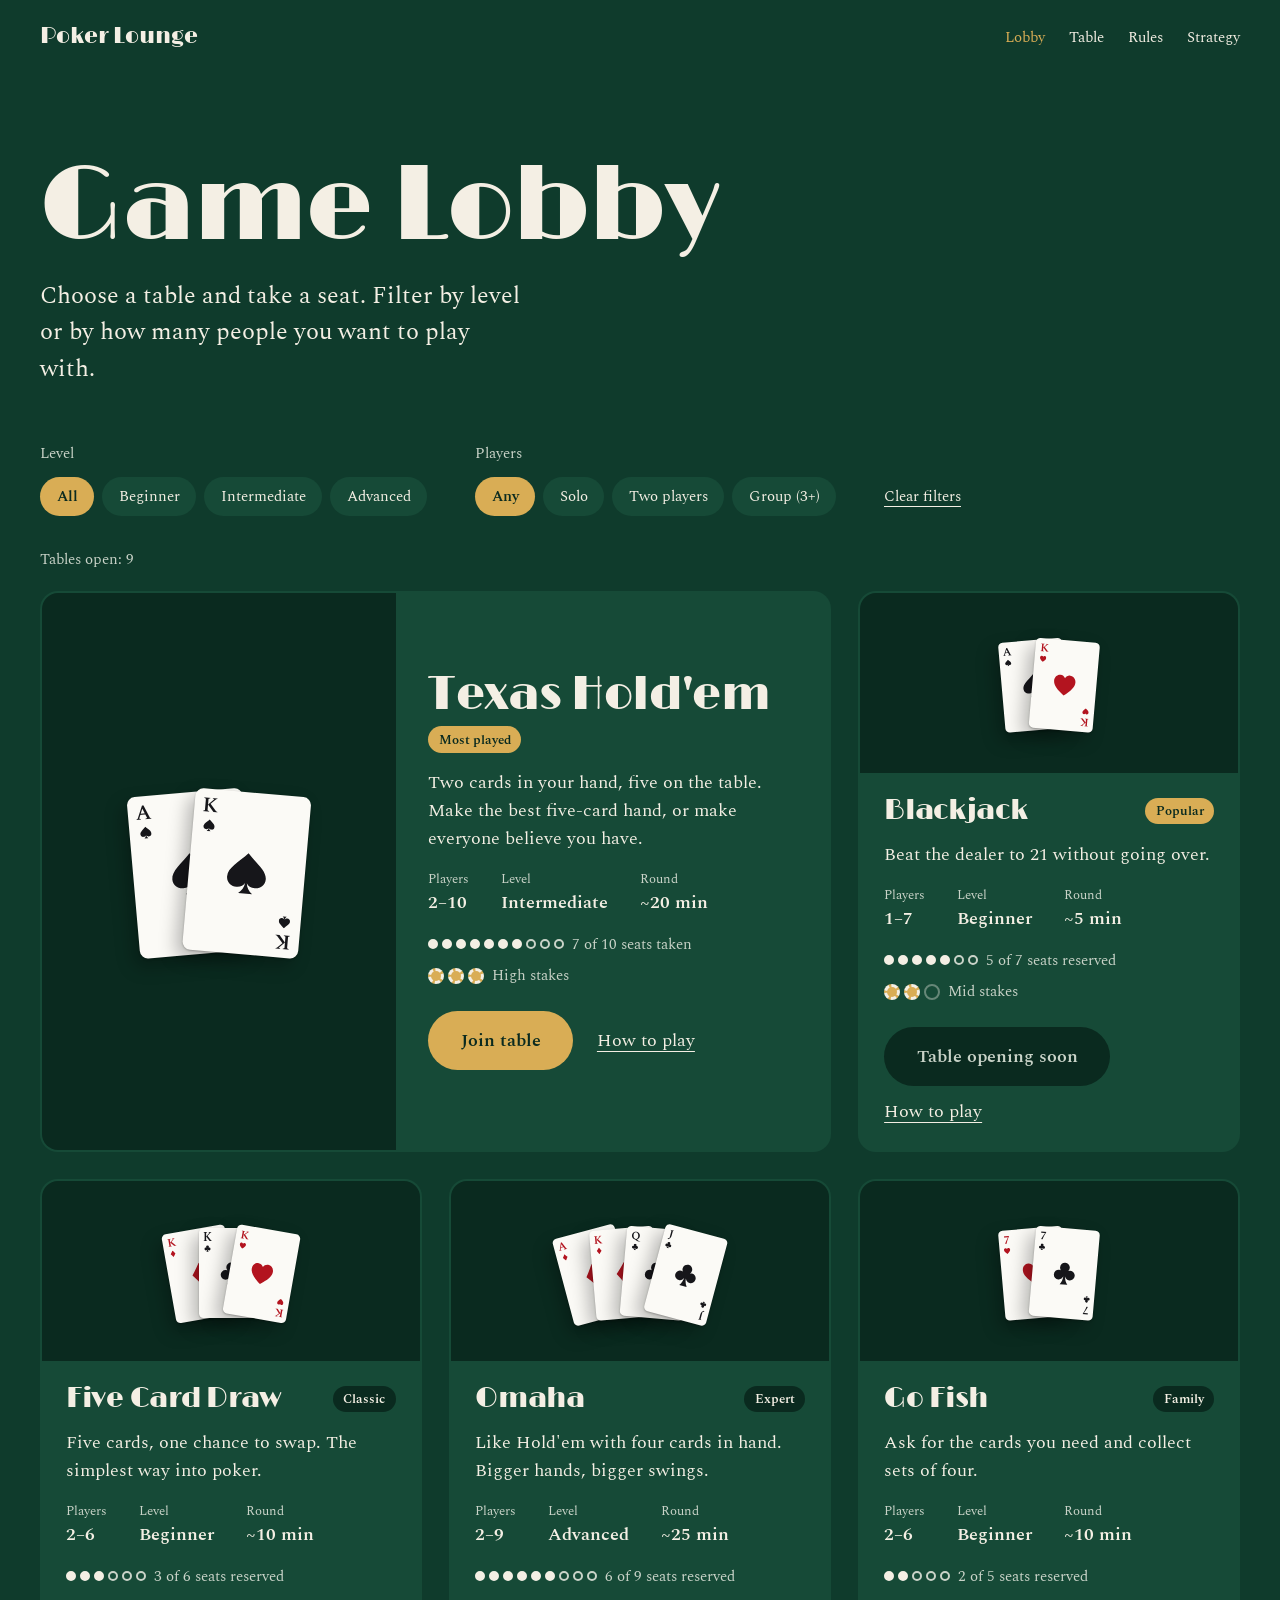
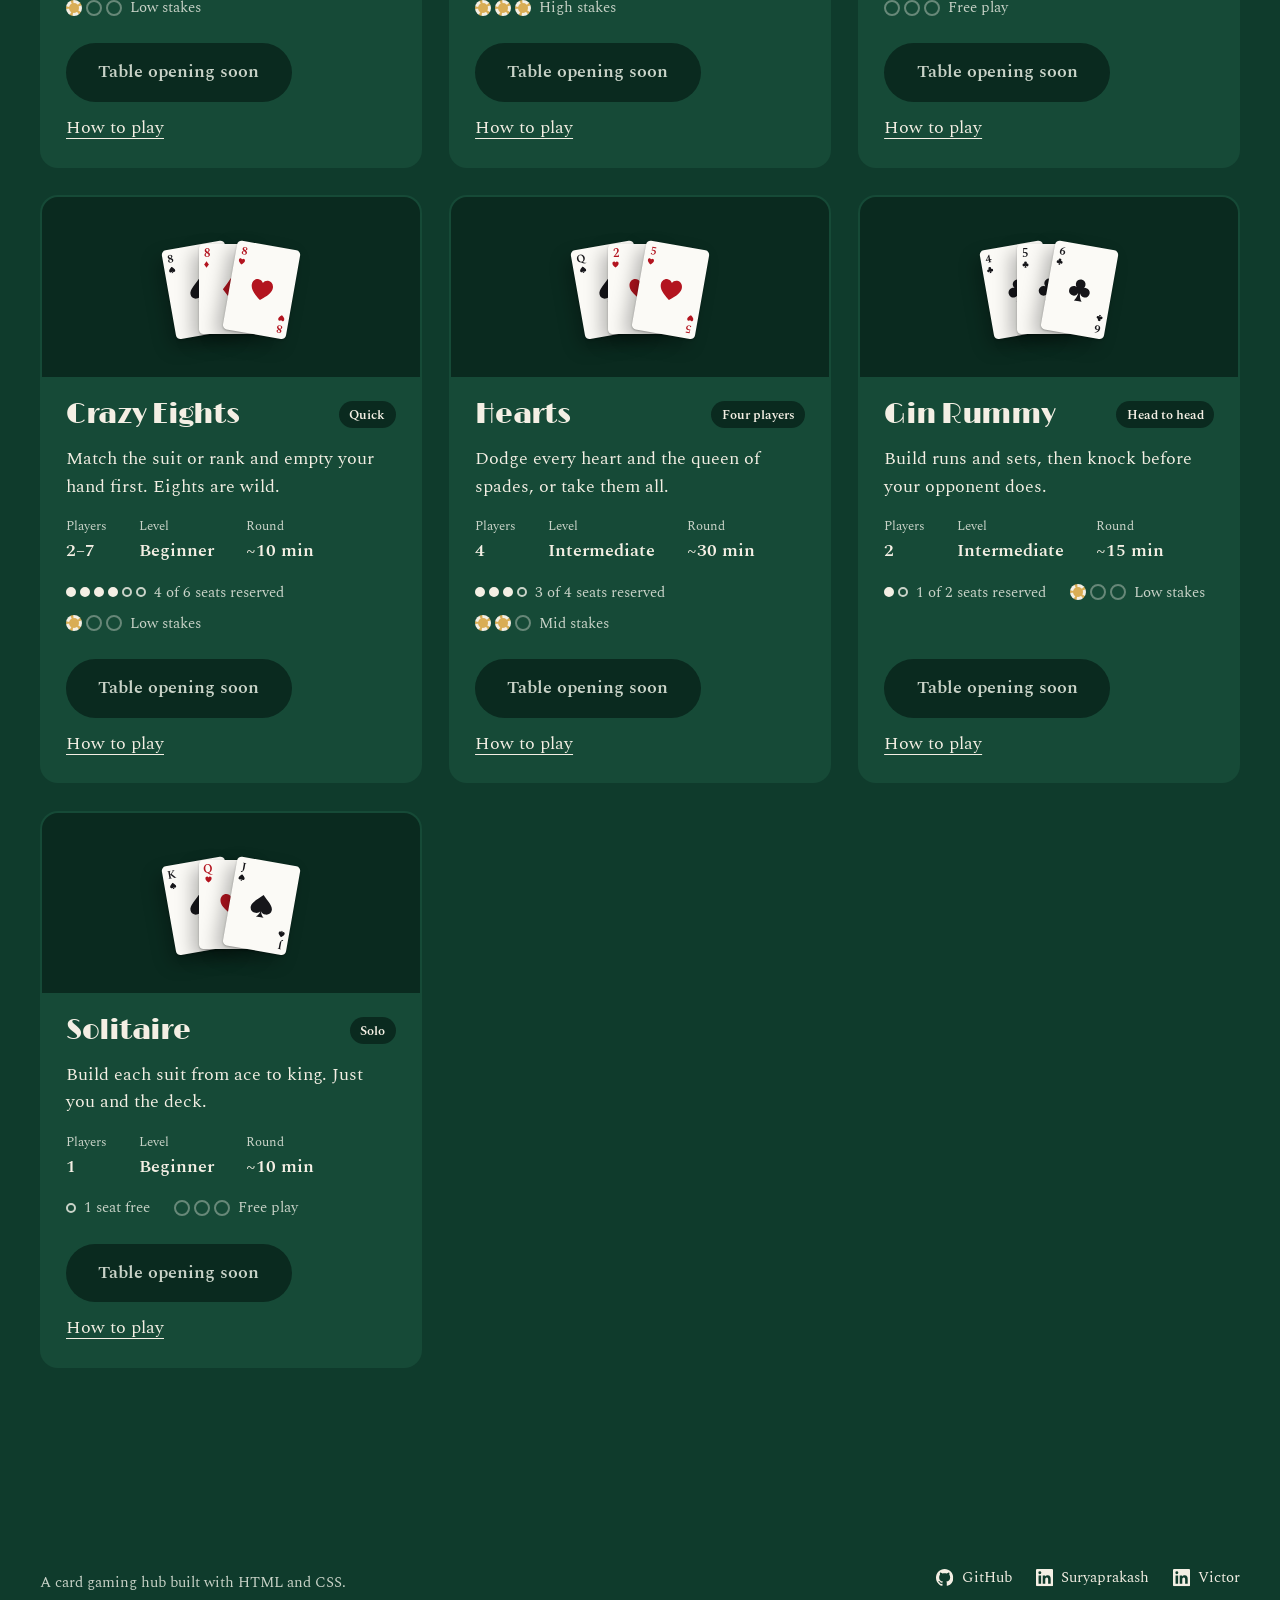
==== commit d80ad8ba: "Tidy up code comments and add notes on the CSS-only tricks" ====
--- a/pages/lobby.html
+++ b/pages/lobby.html
@@ -11,7 +11,7 @@
   <link rel="stylesheet" href="../css/styles.css">
 </head>
 <body>
-  <!-- Suit shapes, drawn once and reused with <use> -->
+  <!-- Icon sprite: suits + footer icons, defined once and pulled in with <use href="#suit-spade"> etc. -->
   <svg class="sprite" aria-hidden="true" focusable="false">
     <symbol id="suit-spade" viewBox="0 0 100 100">
       <path d="M50 4C30 26 6 40 6 60c0 14 11 22 23 22 9 0 16-4 19-10-1 10-6 18-14 24h32c-8-6-13-14-14-24 3 6 10 10 19 10 12 0 23-8 23-22C94 40 70 26 50 4z"/>
@@ -52,6 +52,8 @@
     </section>
 
     <section class="lobby-board" aria-label="Tables">
+      <!-- No JS: each radio has to sit right before its label (input:checked + label),
+           and Clear filters is just a reset button -->
       <form class="filters" aria-label="Filter tables">
         <fieldset class="filter-group">
           <legend>Level</legend>
@@ -441,6 +443,7 @@
         </article>
         </div>
         <p class="empty">No tables match those filters yet. Try a different level, or clear the filters.</p>
+        <!-- Keep this after the grid - see the note on .results in styles.css -->
         <p class="results" aria-hidden="true"></p>
       </div>
     </section>
@@ -460,7 +463,7 @@
         </a>
       </li>
       <li>
-        <!-- TODO: add Victor's LinkedIn URL -->
+        <!-- TODO: swap in Victor's LinkedIn URL -->
         <a href="#" target="_blank" rel="noopener" aria-label="Victor on LinkedIn">
           <svg class="footer-icon" aria-hidden="true"><use href="#icon-linkedin"/></svg>Victor
         </a>
--- a/css/styles.css
+++ b/css/styles.css
@@ -1,5 +1,6 @@
 /* ==========================================================
-   Poker Lounge: shared styles
+   Poker Lounge - main stylesheet, shared by every page
+
    1. Design tokens
    2. Base
    3. Utilities and shared components
@@ -10,18 +11,25 @@
    8. Game lobby
    9. Rules
    10. Deck table
-   11. Motion
+   11. Strategy
+   12. Motion
+
+   Colors, fonts and spacing all come from the variables in :root,
+   so try changing those before hard-coding a new value somewhere.
    ========================================================== */
 
 /* ---------- 1. Design tokens ---------- */
 :root {
-  /* Colour */
+  /* Colors */
   --felt: #0f3b2c;
   --felt-deep: #0a2a1f;
   --felt-raised: #164a37;
   --felt-hover: #1d5a44;
   --felt-table: #1b6046;
-  --rail: #4a2c1a;
+  --rail: #24160f;
+  --rail-trim: #7a4e2c;
+  --felt-ring: #1f6a4e;
+  --nameplate: #120c08;
   --card-back: #8c1c2b;
   --ivory: #f4efe4;
   --ivory-soft: #c9d3c8;
@@ -48,7 +56,7 @@
   --ease-out: cubic-bezier(0.2, 0.7, 0.2, 1);
   --speed: 0.35s;
 
-  /* Cards */
+  /* Cards - every card on the site scales off --card-w */
   --card-w: clamp(118px, 19vw, 220px);
   --card-h: calc(var(--card-w) * 1.4);
 }
@@ -136,7 +144,7 @@
   translate: 0 1px;
 }
 
-/* A button for something that isn't available yet: flat, muted, no hover */
+/* Disabled look for the lobby tables that aren't open yet */
 .btn--disabled,
 .btn--disabled:hover {
   background: var(--felt-deep);
@@ -265,7 +273,7 @@
 }
 
 .fan {
-  --step: 0.58; /* how much of each card stays visible before the next one */
+  --step: 0.58; /* how much of each card shows before the next one overlaps it */
   --spread: calc(var(--card-w) * 0.2);
   display: flex;
   justify-content: center;
@@ -282,13 +290,13 @@
   margin-left: calc(var(--card-w) * (var(--step) - 1));
 }
 
-/* Arc of the fan, matching a hand held loosely */
+/* Each slot gets its own tilt and drop so the four aces sit in an arc */
 .fan-slot:nth-child(1) { --rot: -16deg; --drop: 9%;  --gather: calc(var(--card-w) * 0.87); }
 .fan-slot:nth-child(2) { --rot: -5deg;  --drop: 0%;  --gather: calc(var(--card-w) * 0.29); }
 .fan-slot:nth-child(3) { --rot: 6deg;   --drop: 2%;  --gather: calc(var(--card-w) * -0.29); }
 .fan-slot:nth-child(4) { --rot: 17deg;  --drop: 10%; --gather: calc(var(--card-w) * -0.87); }
 
-/* Card face */
+/* Card face - reused on the lobby, rules, table and strategy pages too */
 .card {
   position: relative;
   display: grid;
@@ -342,7 +350,8 @@
   height: calc(var(--card-w) * 0.56);
 }
 
-/* Hover or focus: the chosen card rises and its neighbours slide away */
+/* Hovered card lifts and its neighbors slide away. The :has() rule is what
+   lets a card push the cards *before* it, since ~ only reaches later siblings. */
 .fan .card {
   transition:
     translate var(--speed) var(--ease-out),
@@ -367,7 +376,7 @@
   translate: calc(var(--spread) * -1) 0;
 }
 
-/* Labels under the fan, lit up to match the card in hand */
+/* Legend under the fan - the matching label turns gold while its card is hovered */
 .legend {
   display: flex;
   flex-wrap: wrap;
@@ -386,11 +395,16 @@
 .legend-suit {
   width: 1.1em;
   height: 1.1em;
-  color: var(--ivory);
+  color: var(--suit-black);
+  /* thin light outline so black suits don't vanish on the dark green */
+  stroke: var(--ivory-soft);
+  stroke-width: 6;
+  paint-order: stroke;
 }
 
 .legend-suit--red {
   color: #e5525c;
+  stroke: none;
 }
 
 .deck:has(.fan-slot:nth-child(1) .card:is(:hover, :focus-visible)) .legend-item:nth-child(1),
@@ -400,7 +414,7 @@
   color: var(--gold);
 }
 
-/* Phones: tighter overlap so the whole hand fits */
+/* Phones: smaller cards and more overlap so all four fit */
 @media (max-width: 480px) {
   :root {
     --card-w: clamp(96px, 28vw, 118px);
@@ -478,7 +492,7 @@
   color: var(--gold);
 }
 
-/* Seat status: one dot per seat, filled when taken */
+/* Seat dots: filled = taken, outlined = open */
 .seats,
 .stakes {
   display: flex;
@@ -504,7 +518,7 @@
   border-color: var(--ivory);
 }
 
-/* Table stakes: three chips, lit for low, mid or high */
+/* Stakes are always 3 chips - the stakes--* modifier decides how many are lit */
 .chip {
   width: 16px;
   height: 16px;
@@ -527,7 +541,8 @@
   padding: 0 var(--gutter) var(--section-gap);
 }
 
-/* Filters: hidden radio buttons drive what the grid shows */
+/* Filters are visually hidden radios with styled labels. The actual hiding
+   happens in the .lobby:has(#id:checked) rules a bit further down. */
 .filters {
   display: flex;
   flex-wrap: wrap;
@@ -600,8 +615,9 @@
   display: none;
 }
 
-/* The count is written after the grid so the counter has seen every visible tile,
-   then moved above it visually */
+/* .results comes AFTER the grid in the HTML on purpose: a CSS counter only
+   knows about elements before it, so we count the visible tiles first and then
+   use order: -1 to show the total above the grid. */
 .board {
   display: flex;
   flex-direction: column;
@@ -624,12 +640,12 @@
   font-size: var(--text-lead);
 }
 
-/* No solo games above beginner level */
+/* No solo game is above beginner, so these combos show the empty message */
 .lobby:has(#players-solo:checked):has(#level-intermediate:checked, #level-advanced:checked) .empty {
   display: block;
 }
 
-/* Grid of game tiles */
+/* Tile grid: 1 column on phones, 2 from 640px, 3 from 1024px */
 .tile-grid {
   counter-reset: tables;
   display: grid;
@@ -720,7 +736,8 @@
   padding-top: 0.5rem;
 }
 
-/* Mini hand of cards on each tile; fans wider when the tile is picked up */
+/* Mini hand on each tile. --i (card index) and --mid (middle of the hand) are
+   set inline in the HTML; hovering the tile bumps --angle/--offset to fan it out. */
 .mini-hand {
   --card-w: 64px;
   --card-h: calc(var(--card-w) * 1.4);
@@ -793,7 +810,7 @@
   padding: 0 var(--gutter) var(--section-gap);
 }
 
-/* Game index: chips on phones, a sticky list beside the rules on wide screens */
+/* Game index: wraps as chips on phones, becomes a sticky sidebar at 900px+ */
 .rules-index {
   display: grid;
   gap: 0.5rem;
@@ -849,7 +866,8 @@
   transition: border-color var(--speed);
 }
 
-/* Arriving from a "How to play" link: outline that game and mark it in the index */
+/* Coming from a lobby "How to play" link (rules.html#blackjack etc.), :target
+   outlines that game and highlights its link in the index */
 .rule:target {
   border-color: var(--gold);
 }
@@ -909,7 +927,7 @@
   justify-self: start;
 }
 
-/* Numbered steps, with the number set in the display face */
+/* Step numbers come from a counter so we can style them; the list stays a real <ol> */
 .steps {
   display: grid;
   gap: 0.6rem;
@@ -931,7 +949,7 @@
   font-family: var(--font-display);
 }
 
-/* Poker hand rankings, best first */
+/* Hand rankings - order matters here, best hand first */
 .hands {
   display: grid;
   gap: 0.75rem;
@@ -996,7 +1014,7 @@
   margin-top: calc(var(--card-w) * 0.3);
 }
 
-/* Betting moves glossary */
+/* Betting moves (a <dl>, term + definition) */
 .moves {
   display: grid;
   gap: 0.75rem;
@@ -1074,81 +1092,157 @@
   padding: 0 var(--gutter) var(--section-gap);
 }
 
-/* The table itself: a felt surface inside a wooden rail */
+.table-main {
+  display: grid;
+  gap: 1rem;
+  min-width: 0;
+}
+
+/* Two layers: .poker-table is the padded rail, .felt is the playing surface */
+.poker-table {
+  --card-w: 58px;
+  --card-h: calc(var(--card-w) * 1.4);
+  margin-block: 3.5rem 5rem;
+  padding: clamp(14px, 2.2vw, 28px);
+  border-radius: 9999px;
+  background: var(--rail);
+  box-shadow: 0 30px 60px rgb(0 0 0 / 0.45);
+}
+
 .felt {
-  --card-w: 52px;
+  position: relative;
+  aspect-ratio: 1.65;
+  border: 5px solid var(--rail-trim);
+  border-radius: 9999px;
+  background: var(--felt-table);
+}
+
+/* lighter inner oval for the betting area - flat color, no gradient */
+.felt::before {
+  content: "";
+  position: absolute;
+  inset: 16% 11%;
+  border-radius: 9999px;
+  background: var(--felt-ring);
+}
+
+/* Anything with .spot is placed on the felt by its --x/--y, and the translate
+   centers it on that point. Phone coordinates are in the media query below. */
+.spot {
+  position: absolute;
+  left: var(--x);
+  top: var(--y);
+  translate: -50% -50%;
+}
+
+/* Players: avatar, nameplate, then their face-down cards. Position + avatar color are per player. */
+.player {
+  display: grid;
+  justify-items: center;
+  gap: 0.35rem;
+  z-index: 1;
+}
+
+.player--victor { --x: 15%; --y: 18%; --avatar: #2f5a8a; }
+.player--surya { --x: 50%; --y: 2%;  --avatar: #5e5e5e; }
+.player--sora { --x: 85%; --y: 18%; --avatar: #8a6420; }
+
+.player--folded {
+  opacity: 0.5;
+}
+
+.avatar {
+  display: grid;
+  place-items: center;
+  width: 54px;
+  height: 54px;
+  border: 3px solid var(--rail-trim);
+  border-radius: 50%;
+  background: var(--avatar);
+  font-family: var(--font-display);
+  font-size: 1.4rem;
+}
+
+.nameplate {
+  display: grid;
+  justify-items: center;
+  padding: 0.3rem 1rem;
+  border-radius: var(--radius-pill);
+  background: var(--nameplate);
+  line-height: 1.25;
+  white-space: nowrap;
+}
+
+.player-name {
+  font-weight: 600;
+}
+
+.player-chips {
+  color: var(--ivory-soft);
+  font-size: 0.8125rem;
+}
+
+.player-cards {
+  --card-w: 32px;
   --card-h: calc(var(--card-w) * 1.4);
-  display: grid;
-  gap: clamp(1.5rem, 1rem + 2vw, 2.5rem);
-  padding: clamp(1.25rem, 0.5rem + 3vw, 3rem);
-  border: clamp(8px, 1.5vw, 14px) solid var(--rail);
-  border-radius: clamp(32px, 8vw, 140px);
-  background: var(--felt-table);
-}
-
-.seats-row {
-  display: flex;
-  flex-wrap: wrap;
-  align-items: start;
-  justify-content: space-around;
-  gap: 1.25rem;
-}
-
-.seat-panel {
-  display: grid;
-  justify-items: center;
-  align-content: start;
-  gap: 0.2rem;
-  min-width: 96px;
-  text-align: center;
-}
-
-.seat-panel--folded {
-  padding-top: calc(38px * 1.4 + 0.4rem);
-  opacity: 0.5;
-}
-
-.seat-cards {
-  --card-w: 38px;
-  --card-h: calc(var(--card-w) * 1.4);
-  display: flex;
-  margin-bottom: 0.4rem;
-}
-
-.seat-cards > * + * {
-  margin-left: calc(var(--card-w) * -0.5);
-  rotate: 8deg;
-}
-
-.seat-name {
-  font-family: var(--font-display);
-  font-size: 1.25rem;
-}
-
-.seat-chips,
-.seat-note {
-  color: var(--ivory-soft);
-  font-size: var(--text-small);
-}
-
-.seat-note {
-  color: var(--ivory);
+  display: flex;
+  margin-top: 0.25rem;
+}
+
+.player-cards > * + * {
+  margin-left: calc(var(--card-w) * -0.45);
+  rotate: 10deg;
+}
+
+/* Bets in front of each player, plus the dealer button */
+.bet {
+  display: flex;
+  align-items: center;
+  gap: 0.45rem;
   font-weight: 600;
 }
 
-/* Shared cards in the middle of the table */
-.board {
-  display: grid;
-  justify-items: center;
-  gap: 1rem;
-}
-
-.board-row {
-  display: flex;
-  flex-wrap: wrap;
+.bet--victor { --x: 29%; --y: 34%; }
+.bet--sora { --x: 71%; --y: 34%; }
+
+.chip-stack {
+  display: grid;
+}
+
+.chip-stack .chip {
+  grid-area: 1 / 1;
+}
+
+.chip-stack .chip:nth-child(2) {
+  translate: 0 -4px;
+}
+
+.chip-stack .chip:nth-child(3) {
+  translate: 0 -8px;
+}
+
+.dealer-btn {
+  --x: 89%;
+  --y: 50%;
+  display: grid;
+  place-items: center;
+  width: 28px;
+  height: 28px;
+  border-radius: 50%;
+  background: var(--ivory);
+  color: var(--felt-deep);
+  font-size: 0.8125rem;
+  font-weight: 700;
+  box-shadow: 0 2px 4px rgb(0 0 0 / 0.4);
+}
+
+/* Middle of the table: deck, the five community card spots, burn pile */
+.table-board {
+  --x: 50%;
+  --y: 52%;
+  display: flex;
   align-items: center;
-  justify-content: center;
-  gap: 1rem clamp(1rem, 3vw, 2.5rem);
+  gap: clamp(0.75rem, 2vw, 1.75rem);
 }
 
 .community {
@@ -1164,70 +1258,31 @@
   width: var(--card-w);
   height: var(--card-h);
   border-radius: calc(var(--card-w) * 0.07);
-  background: rgb(0 0 0 / 0.2);
+  background: rgb(0 0 0 / 0.18);
 }
 
 .pot {
+  --x: 50%;
+  --y: 72%;
   display: flex;
   align-items: center;
-  gap: 0.6rem;
+  gap: 0.5rem;
+  white-space: nowrap;
   font-weight: 600;
 }
 
-/* Your seat */
-.you {
+.pile {
   display: grid;
   justify-items: center;
-  gap: 0.2rem;
-}
-
-.hole {
-  --card-w: 76px;
-  --card-h: calc(var(--card-w) * 1.4);
-  display: flex;
-  gap: 10px;
-  margin-bottom: 0.5rem;
-}
-
-/* Face-down card, used for opponents, the deck and the card states guide */
-.card-back {
-  display: grid;
-  place-items: center;
-  width: var(--card-w);
-  height: var(--card-h);
-  border: calc(var(--card-w) * 0.06) solid var(--card-face);
-  border-radius: calc(var(--card-w) * 0.07);
-  background: var(--card-back);
-  color: rgb(244 239 228 / 0.55);
-}
-
-.card-back svg {
-  width: calc(var(--card-w) * 0.38);
-  height: calc(var(--card-w) * 0.38);
-}
-
-@media (min-width: 640px) {
-  .felt {
-    --card-w: 66px;
-  }
-
-  .hole {
-    --card-w: 92px;
-  }
-}
-
-/* Deck stack: thin offset edges make one card read as a thick pile */
-.pile {
-  display: grid;
-  justify-items: center;
-  gap: 0.5rem;
+  gap: 0.4rem;
 }
 
 .pile-label {
   color: var(--ivory-soft);
-  font-size: var(--text-small);
-}
-
+  font-size: 0.8125rem;
+}
+
+/* Stacked box-shadows fake the edges of a full deck */
 .deck-stack .card-back {
   box-shadow:
     1px -1px 0 var(--card-face),
@@ -1250,7 +1305,63 @@
   rotate: 12deg;
 }
 
-/* Your hole cards start face down and flip over on hover, focus or tap */
+/* Your seat is centered on the bottom edge (--y: 100%) so the cards overlap the rail */
+.you {
+  --x: 50%;
+  --y: 100%;
+  display: grid;
+  justify-items: center;
+  gap: 0.6rem;
+  z-index: 2;
+}
+
+.hole {
+  --card-w: 88px;
+  --card-h: calc(var(--card-w) * 1.4);
+  display: flex;
+  gap: 10px;
+}
+
+.you-bar {
+  display: flex;
+  align-items: center;
+  gap: 0.75rem;
+}
+
+.nameplate--you {
+  outline: 2px solid transparent;
+  outline-offset: 3px;
+}
+
+.table-page:not(:has(.move-input:checked)) .nameplate--you {
+  outline-color: var(--gold);
+}
+
+.peek-hint {
+  color: var(--ivory-soft);
+  font-size: var(--text-small);
+  text-align: center;
+}
+
+/* Card back - opponents, deck, burn pile and the states guide all use this */
+.card-back {
+  display: grid;
+  place-items: center;
+  width: var(--card-w);
+  height: var(--card-h);
+  border: calc(var(--card-w) * 0.06) solid var(--card-face);
+  border-radius: calc(var(--card-w) * 0.07);
+  background: var(--card-back);
+  color: rgb(244 239 228 / 0.55);
+}
+
+.card-back svg {
+  width: calc(var(--card-w) * 0.38);
+  height: calc(var(--card-w) * 0.38);
+}
+
+/* Hole cards: :hover flips them on desktop, and the hidden checkbox keeps them
+   flipped after a tap since phones don't really have hover. */
 .flip {
   position: relative;
   display: block;
@@ -1281,7 +1392,7 @@
 
 .flip:hover,
 .flip:has(:checked) {
-  translate: 0 -8px;
+  translate: 0 -14px;
 }
 
 .flip:hover .flip-inner,
@@ -1295,11 +1406,6 @@
   border-radius: 8px;
 }
 
-.peek-hint {
-  color: var(--ivory-soft);
-  font-size: var(--text-small);
-}
-
 @media (prefers-reduced-motion: reduce) {
   .flip,
   .flip-inner {
@@ -1307,7 +1413,9 @@
   }
 }
 
-/* Moves: radio buttons styled as table controls */
+/* Move buttons are radios, so only one move can be picked at a time. Everything
+   that reacts to the move (messages, badges, folded cards) hangs off
+   .table-page:has(#move-*:checked) below. */
 .moves-bar {
   display: grid;
   gap: 1rem;
@@ -1364,8 +1472,7 @@
 
 .move-msg,
 .move-status .filter-reset,
-.turn.turn--done,
-.turn.turn--next {
+.turn.turn--done {
   display: none;
 }
 
@@ -1385,24 +1492,28 @@
   display: block;
 }
 
-.table-page:has(.move-input:checked) .turn--done,
-.table-page:has(#move-raise:checked) .turn--next {
-  display: grid;
-}
-
-/* Folding puts your cards out of play */
+.table-page:has(.move-input:checked) .turn--done {
+  display: grid;
+}
+
+/* A raise passes the action to Victor, so the turn ring moves to his avatar */
+.table-page:has(#move-raise:checked) .player--victor .avatar {
+  outline: 3px solid var(--gold);
+  outline-offset: 3px;
+}
+
+/* Fold grays out your hand and stops it from flipping */
 .table-page:has(#move-fold:checked) .hole {
   opacity: 0.4;
   filter: grayscale(1);
   pointer-events: none;
 }
 
-/* Turn indicator: a badge and a shot clock that runs down */
+/* Turn indicator: pulsing badge + a bar that shrinks over 20s like a shot clock */
 .turn {
   display: grid;
   justify-items: center;
   gap: 0.4rem;
-  margin-bottom: 0.4rem;
 }
 
 .turn-timer {
@@ -1420,7 +1531,8 @@
 }
 
 @media (prefers-reduced-motion: no-preference) {
-  .turn .badge--gold {
+  .turn .badge--gold,
+  .table-page:has(#move-raise:checked) .player--victor .avatar {
     animation: pulse 1.6s ease-in-out infinite;
   }
 
@@ -1441,7 +1553,7 @@
   }
 }
 
-/* Side panel: table details and what has happened so far */
+/* Side panel (table info + hand log) - right of the table at 1100px+, below it otherwise */
 .table-layout {
   display: grid;
   gap: 1.5rem;
@@ -1505,35 +1617,76 @@
   }
 }
 
-/* Phones: three seats across, shared cards on top with the piles below,
-   and the move buttons straight after the table */
+/* Phones: the table turns vertical, so every .spot gets new coordinates.
+   Opponent cards and the deck/burn piles are hidden to keep it readable. */
 @media (max-width: 639px) {
+  .poker-table {
+    --card-w: 40px;
+    margin-block: 2.5rem 6rem;
+  }
+
   .felt {
-    --card-w: 46px;
-  }
-
-  .seats-row {
-    display: grid;
-    grid-template-columns: repeat(3, 1fr);
-    gap: 0.5rem;
-  }
-
-  .seat-panel {
-    min-width: 0;
-  }
-
-  .board-row {
-    display: grid;
-    grid-template-columns: 1fr 1fr;
-    justify-items: center;
-  }
-
-  .community {
-    grid-column: 1 / -1;
-    order: -1;
-  }
-}
-
+    aspect-ratio: 0.72;
+  }
+
+  .felt::before {
+    inset: 12% 14%;
+  }
+
+  .player--victor { --x: 16%; --y: 20%; }
+  .player--surya { --x: 50%; --y: 3%; }
+  .player--sora { --x: 84%; --y: 20%; }
+
+  .avatar {
+    width: 42px;
+    height: 42px;
+    font-size: 1.1rem;
+  }
+
+  .nameplate {
+    padding: 0.2rem 0.7rem;
+    font-size: 0.875rem;
+  }
+
+  .player-cards,
+  .pile {
+    display: none;
+  }
+
+  .bet--victor { --x: 28%; --y: 37%; }
+  .bet--sora { --x: 72%; --y: 37%; }
+
+  .dealer-btn {
+    --x: 88%;
+    --y: 36%;
+  }
+
+  .table-board {
+    --y: 52%;
+  }
+
+  .pot {
+    --y: 70%;
+  }
+
+  .hole {
+    --card-w: 66px;
+  }
+
+  .you-bar {
+    flex-direction: column;
+    gap: 0.4rem;
+  }
+}
+
+@media (min-width: 1100px) {
+  .felt {
+    aspect-ratio: 2.1;
+  }
+}
+
+/* Below 1100px .table-layout steps out of the way (display: contents) so the
+   move buttons can sit between the table and the side panel */
 @media (max-width: 1099px) {
   .table-layout {
     display: contents;
@@ -1544,7 +1697,7 @@
   }
 }
 
-/* Card states guide */
+/* Card states guide at the bottom of the table page */
 .card-states {
   display: grid;
   gap: 1rem;
@@ -1624,7 +1777,219 @@
   filter: grayscale(1);
 }
 
-/* ---------- 11. Motion ---------- */
+/* ---------- 11. Strategy ---------- */
+.strategy-section {
+  display: grid;
+  gap: 2rem;
+  padding: 0 var(--gutter) var(--section-gap);
+}
+
+.section-head {
+  display: grid;
+  gap: 0.75rem;
+  max-width: 46rem;
+}
+
+.section-head h2 {
+  font-size: var(--text-heading);
+}
+
+.section-head p {
+  color: var(--ivory-soft);
+  font-size: var(--text-lead);
+}
+
+/* Tip cards - same flip idea as the hole cards: checkbox for tap, :hover for desktop */
+.tip-grid {
+  display: grid;
+  grid-template-columns: repeat(auto-fill, minmax(min(100%, 280px), 1fr));
+  gap: 1rem;
+}
+
+.tip {
+  position: relative;
+  display: block;
+  height: 15rem;
+  perspective: 1200px;
+  cursor: pointer;
+}
+
+.tip-inner {
+  position: absolute;
+  inset: 0;
+  transform-style: preserve-3d;
+  transition: transform 0.6s var(--ease-out);
+}
+
+.tip:hover .tip-inner,
+.tip :checked + .tip-inner {
+  transform: rotateY(180deg);
+}
+
+.tip:has(:focus-visible) {
+  outline: 3px solid var(--gold);
+  outline-offset: 4px;
+  border-radius: 18px;
+}
+
+.tip-face {
+  position: absolute;
+  inset: 0;
+  display: grid;
+  grid-template-rows: auto 1fr;
+  gap: 0.75rem;
+  padding: 1.5rem;
+  border-radius: 18px;
+  background: var(--felt-raised);
+  backface-visibility: hidden;
+}
+
+.tip-face--back {
+  background: var(--card-face);
+  color: var(--felt-deep);
+  transform: rotateY(180deg);
+}
+
+.tip-game {
+  display: flex;
+  align-items: center;
+  gap: 0.5rem;
+  font-family: var(--font-display);
+  font-size: 1.25rem;
+}
+
+.tip-suit {
+  width: 1.1em;
+  height: 1.1em;
+  color: var(--suit-black);
+}
+
+.tip-suit--red {
+  color: #e5525c;
+}
+
+.tip-question {
+  align-self: center;
+  font-size: 1.1875rem;
+  line-height: 1.4;
+}
+
+.tip-answer {
+  align-self: center;
+  line-height: 1.5;
+}
+
+@media (prefers-reduced-motion: reduce) {
+  .tip-inner {
+    transition: none;
+  }
+}
+
+/* Count your outs */
+.outs-layout {
+  display: grid;
+  gap: 1.5rem;
+}
+
+.outs-hand,
+.outs-list {
+  display: grid;
+  align-content: start;
+  gap: 1.25rem;
+  padding: clamp(1.25rem, 1rem + 1.5vw, 2rem);
+  border-radius: 18px;
+  background: var(--felt-table);
+}
+
+.outs-row {
+  display: flex;
+  flex-wrap: wrap;
+  gap: 1.5rem 2.5rem;
+}
+
+.outs-group {
+  display: grid;
+  gap: 0.6rem;
+}
+
+.outs-label {
+  color: var(--ivory-soft);
+  font-size: var(--text-small);
+}
+
+.outs-cards {
+  --card-w: 64px;
+  --card-h: calc(var(--card-w) * 1.4);
+  display: flex;
+  gap: 8px;
+}
+
+.outs-cards .card {
+  box-shadow: none;
+}
+
+.hand-cards--wrap {
+  flex-wrap: wrap;
+  gap: 10px 8px;
+}
+
+.hand-cards--wrap .card--playable {
+  outline-width: 2px;
+}
+
+.odds {
+  display: grid;
+  grid-template-columns: 1fr;
+  gap: 1rem;
+  margin: 0;
+}
+
+.odds-item {
+  display: grid;
+  align-content: start;
+  gap: 0.5rem;
+  padding: 1.5rem;
+  border-radius: 18px;
+  background: var(--felt-raised);
+}
+
+.odds-item dt {
+  color: var(--ivory-soft);
+  font-size: var(--text-small);
+}
+
+.odds-item dd {
+  display: grid;
+  gap: 0.4rem;
+  margin: 0;
+}
+
+.odds-number {
+  color: var(--gold);
+  font-family: var(--font-display);
+  font-size: clamp(1.75rem, 1.25rem + 1.5vw, 2.5rem);
+  line-height: 1;
+}
+
+@media (min-width: 560px) {
+  .odds {
+    grid-template-columns: repeat(2, 1fr);
+  }
+}
+
+@media (min-width: 900px) {
+  .outs-layout {
+    grid-template-columns: 1.1fr 1fr;
+  }
+}
+
+@media (min-width: 1100px) {
+  .odds {
+    grid-template-columns: repeat(4, 1fr);
+  }
+}
+
+/* ---------- 12. Motion ---------- */
 @media (prefers-reduced-motion: no-preference) {
   .hero-title,
   .hero-lead,
@@ -1643,7 +2008,8 @@
     animation-delay: 0.24s;
   }
 
-  /* The hand is dealt out from a single stack as it scrolls into view */
+  /* Homepage deal-in. Only runs where scroll-driven animations are supported;
+     other browsers just show the fan in place. */
   @supports (animation-timeline: view()) {
     .fan-slot {
       animation: deal linear both;
@@ -1652,7 +2018,8 @@
     }
   }
 
-  /* Tiles settle in on load and again whenever a filter brings them back */
+  /* Tiles fade up on load. A tile coming back from display: none restarts its
+     animation, so this also plays when a filter brings tiles back. */
   .tile {
     animation: rise 0.5s var(--ease-out) backwards;
   }
@@ -1666,12 +2033,13 @@
   .tile:nth-child(8) { animation-delay: 0.35s; }
   .tile:nth-child(9) { animation-delay: 0.4s; }
 
-  /* The linked game's panel flashes lighter, then settles */
+  /* quick flash on the rules section you jumped to */
   .rule:target {
     animation: spotlight 1.4s var(--ease-out);
   }
 }
 
+/* Reduced motion: drop smooth scrolling and transitions, content stays the same */
 @media (prefers-reduced-motion: reduce) {
   html {
     scroll-behavior: auto;
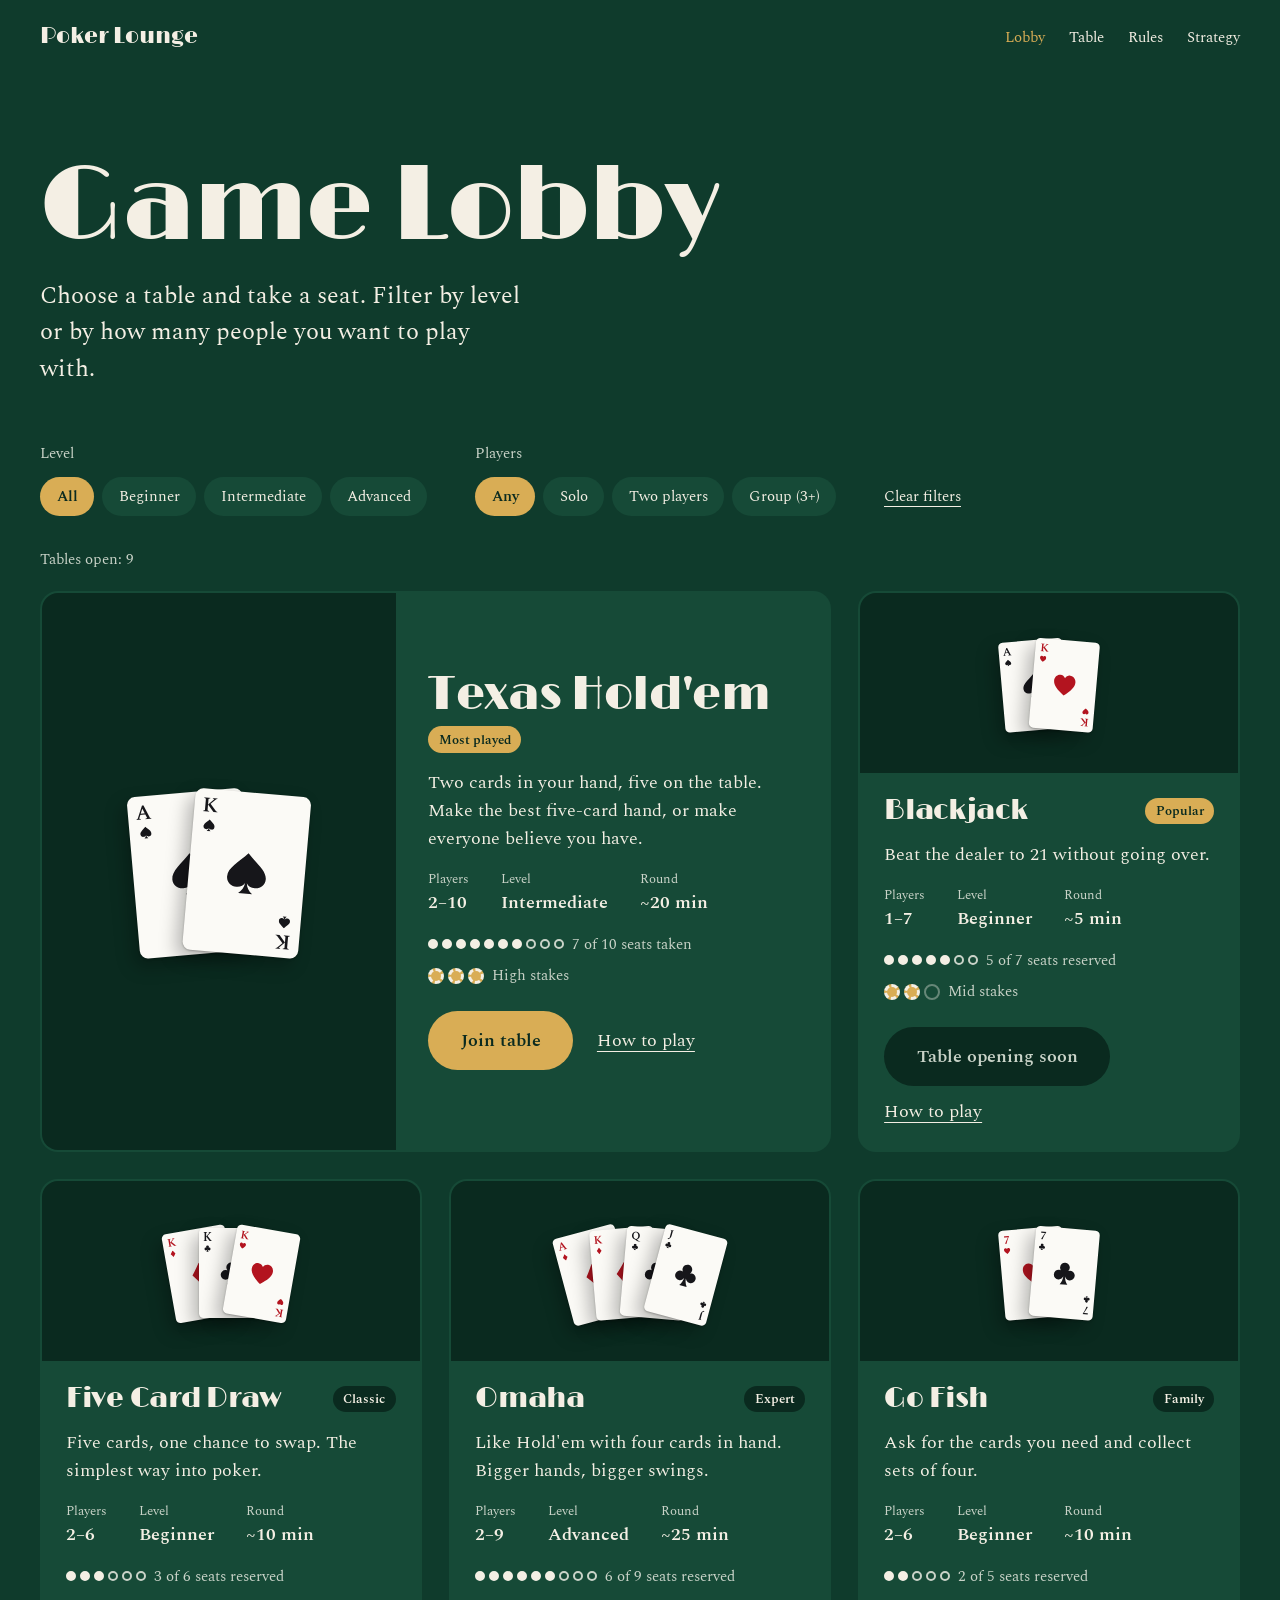
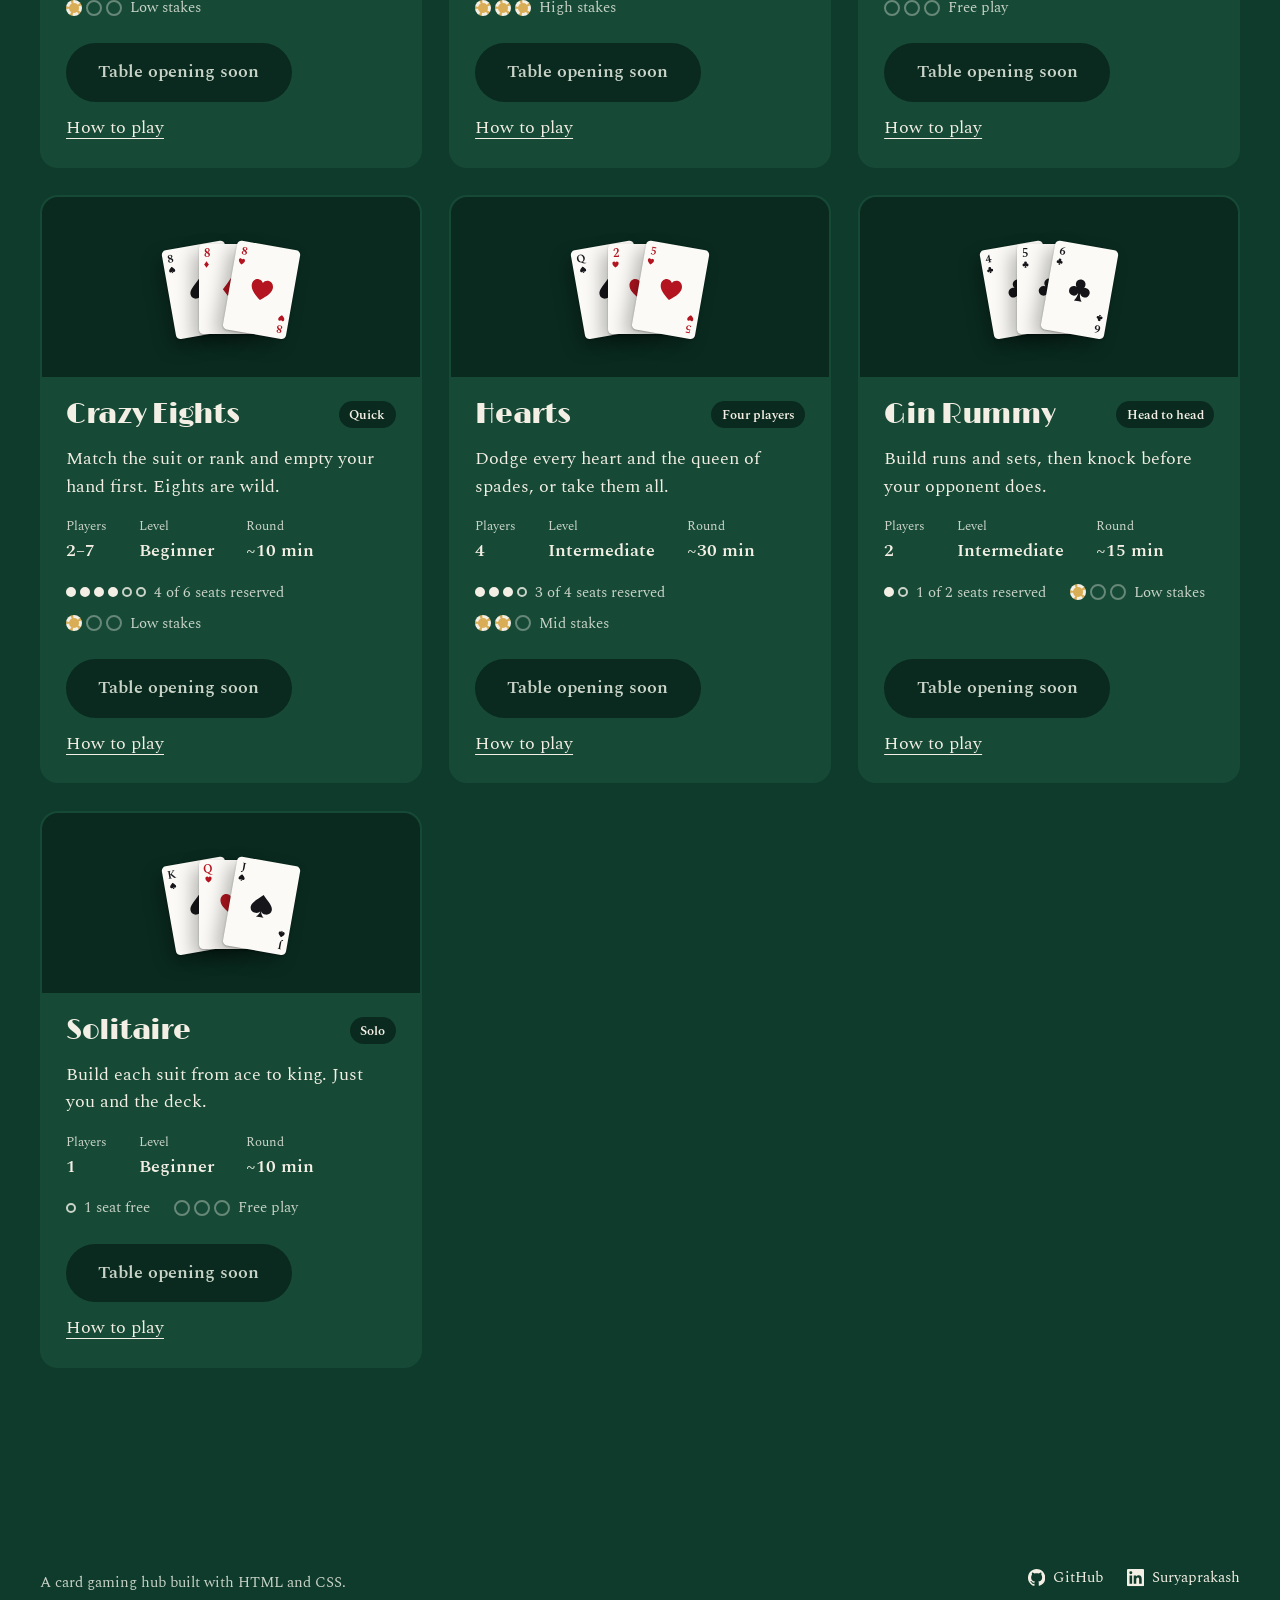
==== commit 7a00d8a2: "Remove placeholder LinkedIn link from the footer" ====
--- a/pages/lobby.html
+++ b/pages/lobby.html
@@ -462,12 +462,6 @@
           <svg class="footer-icon" aria-hidden="true"><use href="#icon-linkedin"/></svg>Suryaprakash
         </a>
       </li>
-      <li>
-        <!-- TODO: swap in Victor's LinkedIn URL -->
-        <a href="#" target="_blank" rel="noopener" aria-label="Victor on LinkedIn">
-          <svg class="footer-icon" aria-hidden="true"><use href="#icon-linkedin"/></svg>Victor
-        </a>
-      </li>
     </ul>
   </footer>
 </body>
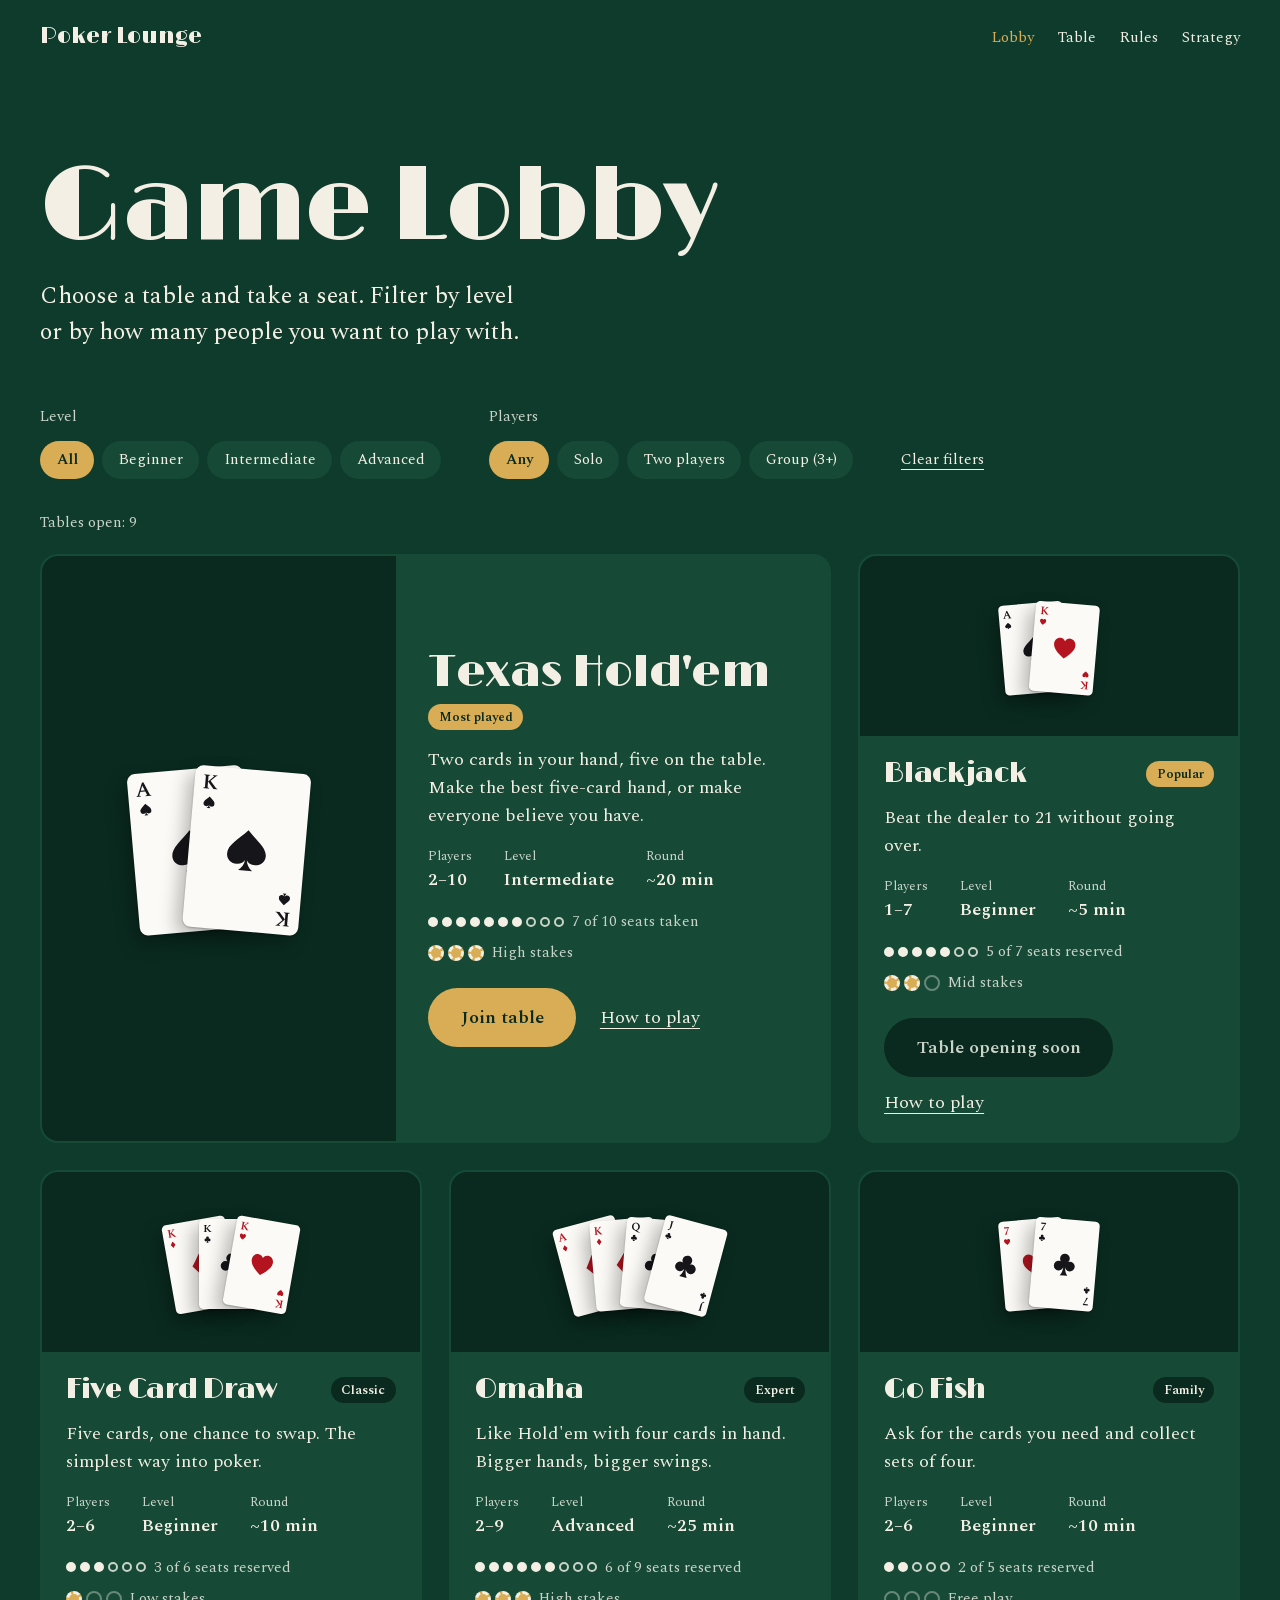
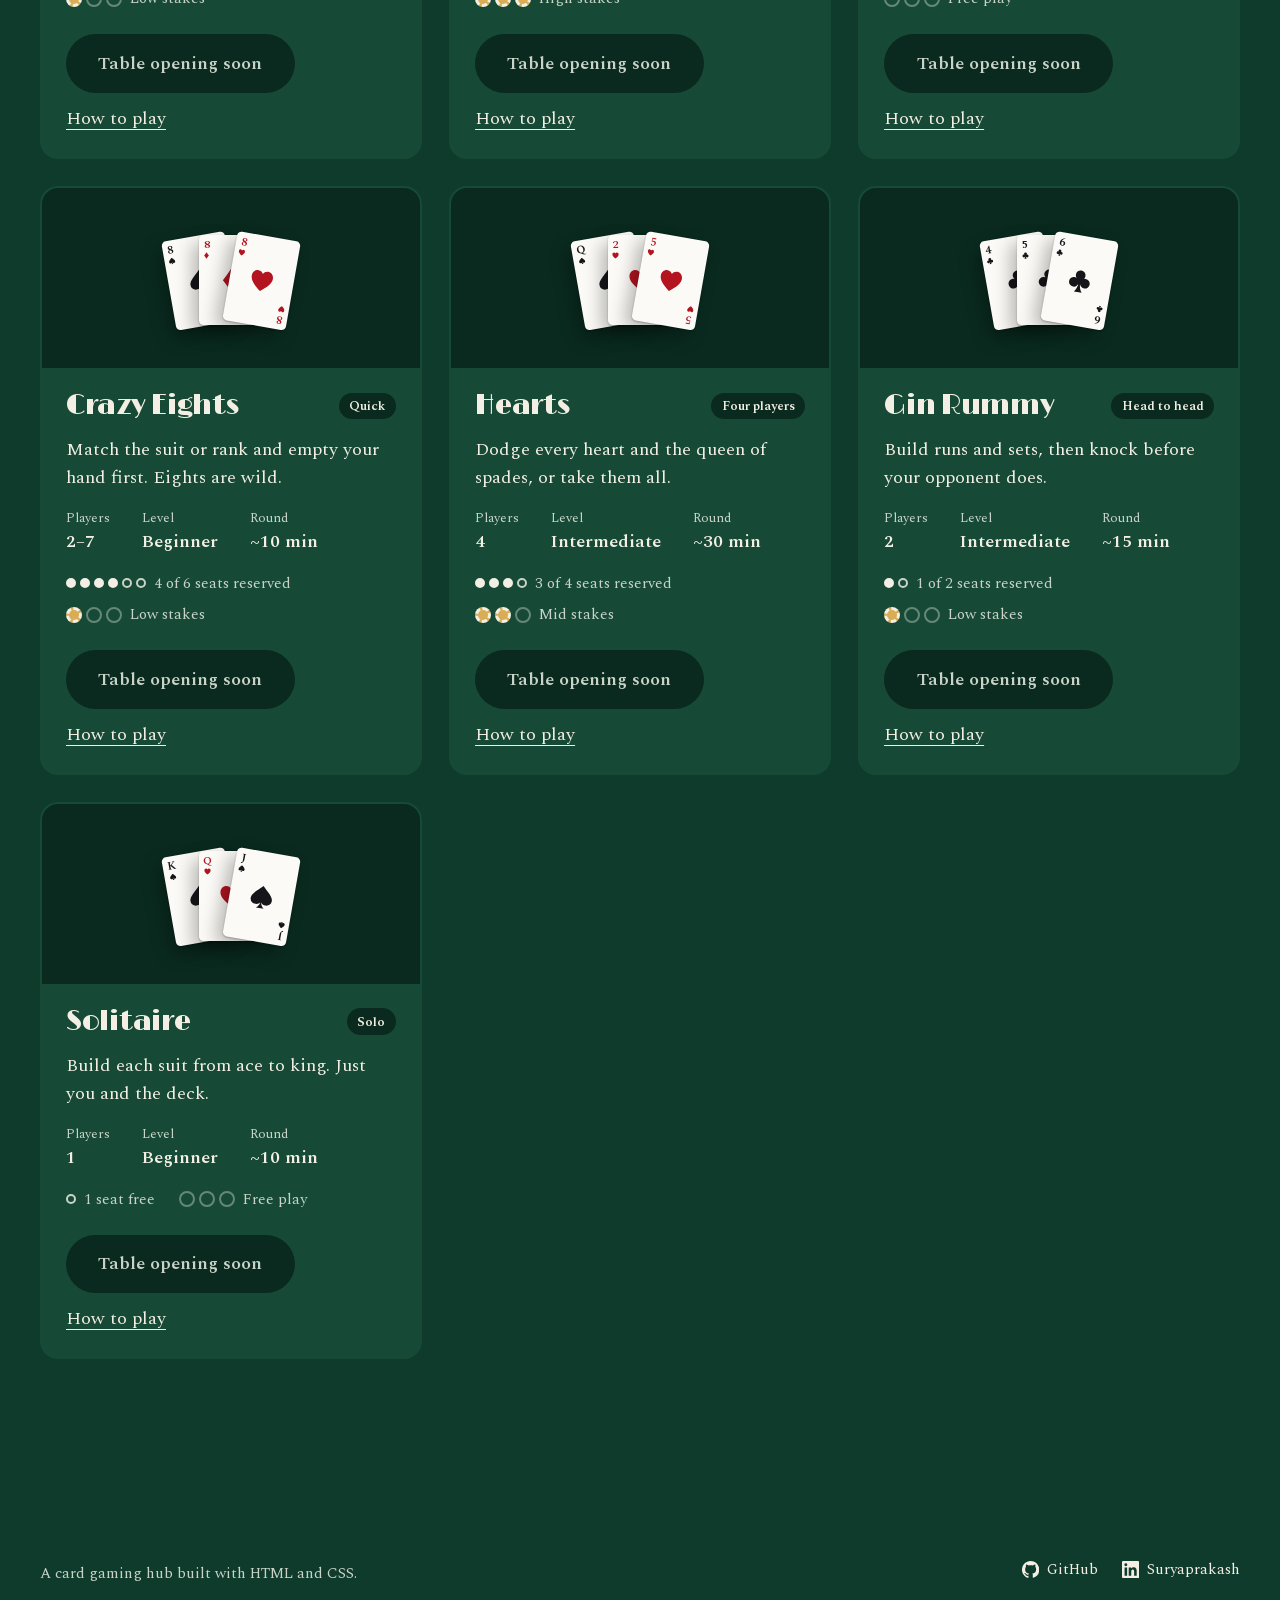
==== commit d2dc2c97: "Self-host Limelight and Spectral so fonts load on codd codd's Content-Security-Policy only allows fo" ====
--- a/pages/lobby.html
+++ b/pages/lobby.html
@@ -5,9 +5,6 @@
   <meta name="viewport" content="width=device-width, initial-scale=1">
   <title>Game Lobby · Poker Lounge</title>
   <meta name="description" content="Browse every table in the Poker Lounge and filter by level or number of players.">
-  <link rel="preconnect" href="https://fonts.googleapis.com">
-  <link rel="preconnect" href="https://fonts.gstatic.com" crossorigin>
-  <link href="https://fonts.googleapis.com/css2?family=Limelight&family=Spectral:wght@400;600&display=swap" rel="stylesheet">
   <link rel="stylesheet" href="../css/styles.css">
 </head>
 <body>
--- a/css/styles.css
+++ b/css/styles.css
@@ -17,6 +17,33 @@
    Colors, fonts and spacing all come from the variables in :root,
    so try changing those before hard-coding a new value somewhere.
    ========================================================== */
+
+/* Fonts are self-hosted on purpose: codd's security policy only allows fonts
+   from the site itself, so a Google Fonts link gets blocked there.
+   Licenses (SIL OFL) are in the fonts/ folder. */
+@font-face {
+  font-family: "Limelight";
+  src: url("../fonts/limelight-400.woff2") format("woff2");
+  font-weight: 400;
+  font-style: normal;
+  font-display: swap;
+}
+
+@font-face {
+  font-family: "Spectral";
+  src: url("../fonts/spectral-400.woff2") format("woff2");
+  font-weight: 400;
+  font-style: normal;
+  font-display: swap;
+}
+
+@font-face {
+  font-family: "Spectral";
+  src: url("../fonts/spectral-600.woff2") format("woff2");
+  font-weight: 600;
+  font-style: normal;
+  font-display: swap;
+}
 
 /* ---------- 1. Design tokens ---------- */
 :root {
